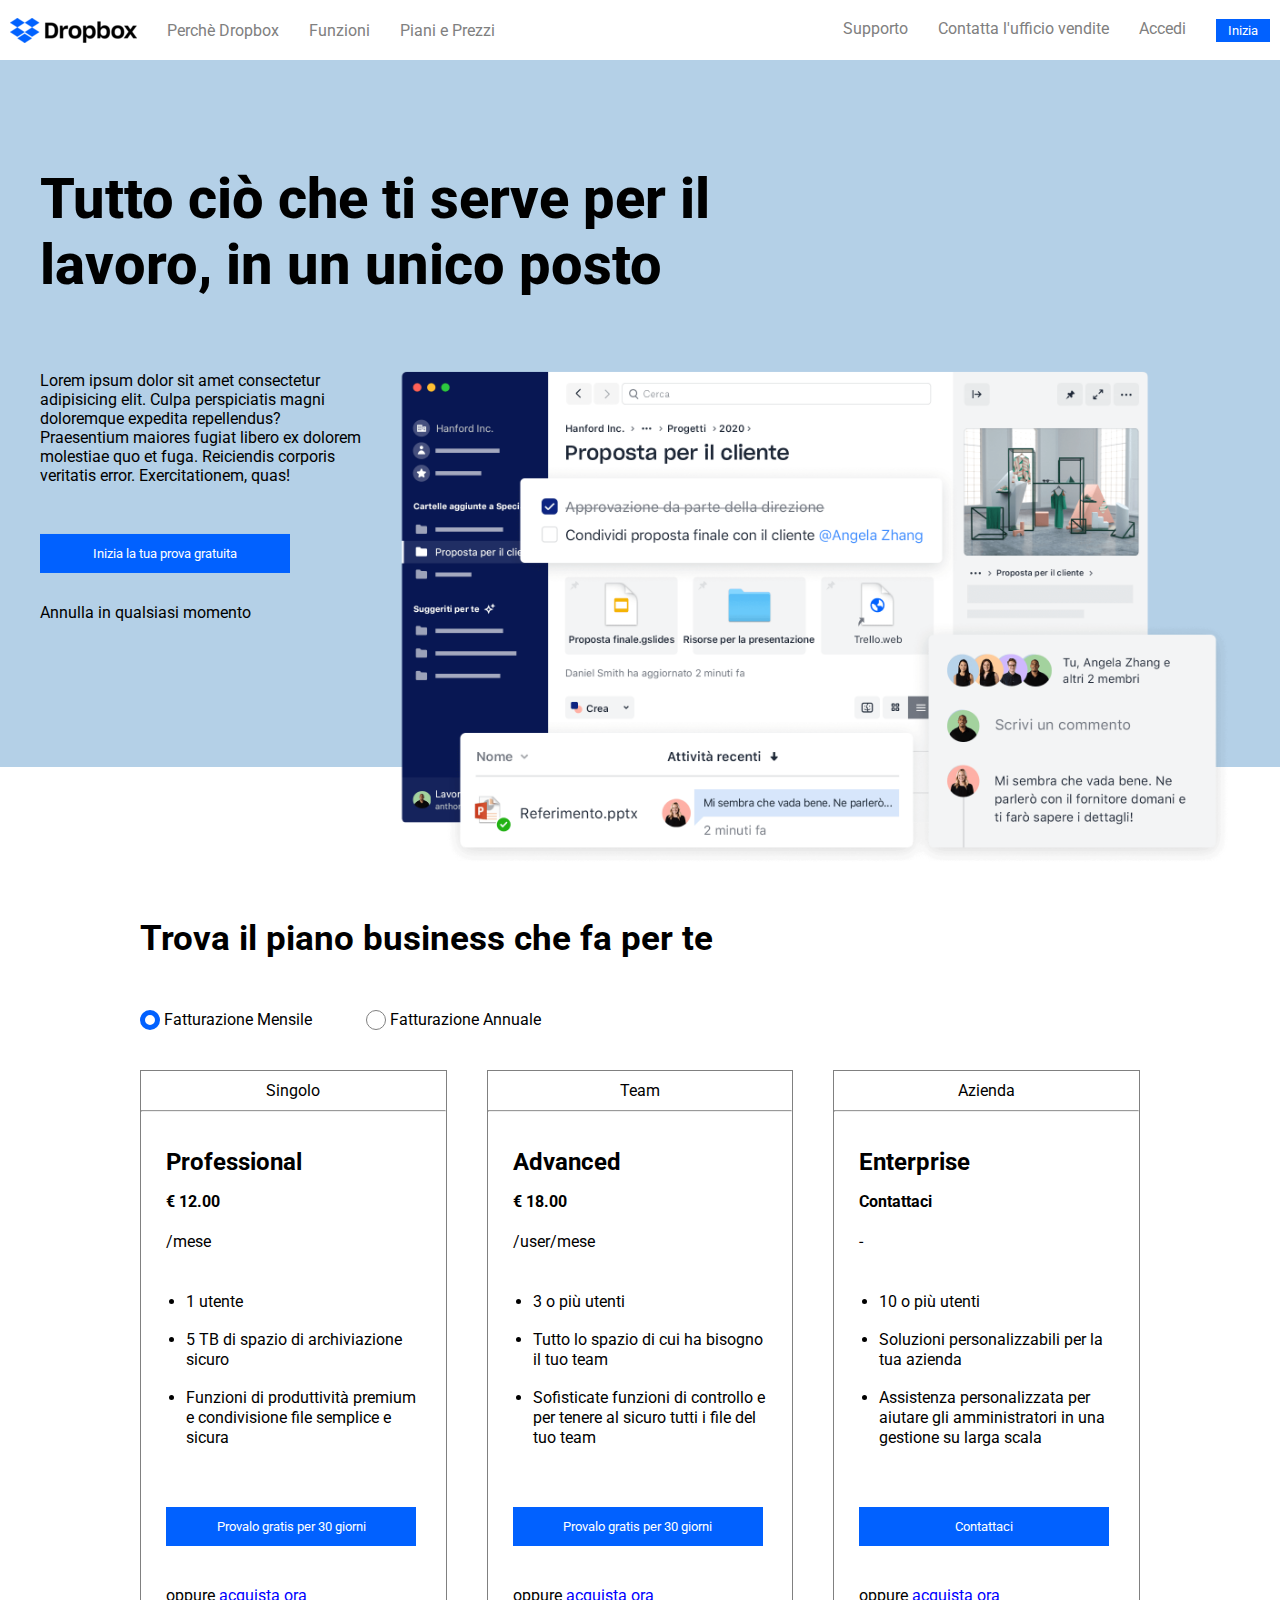
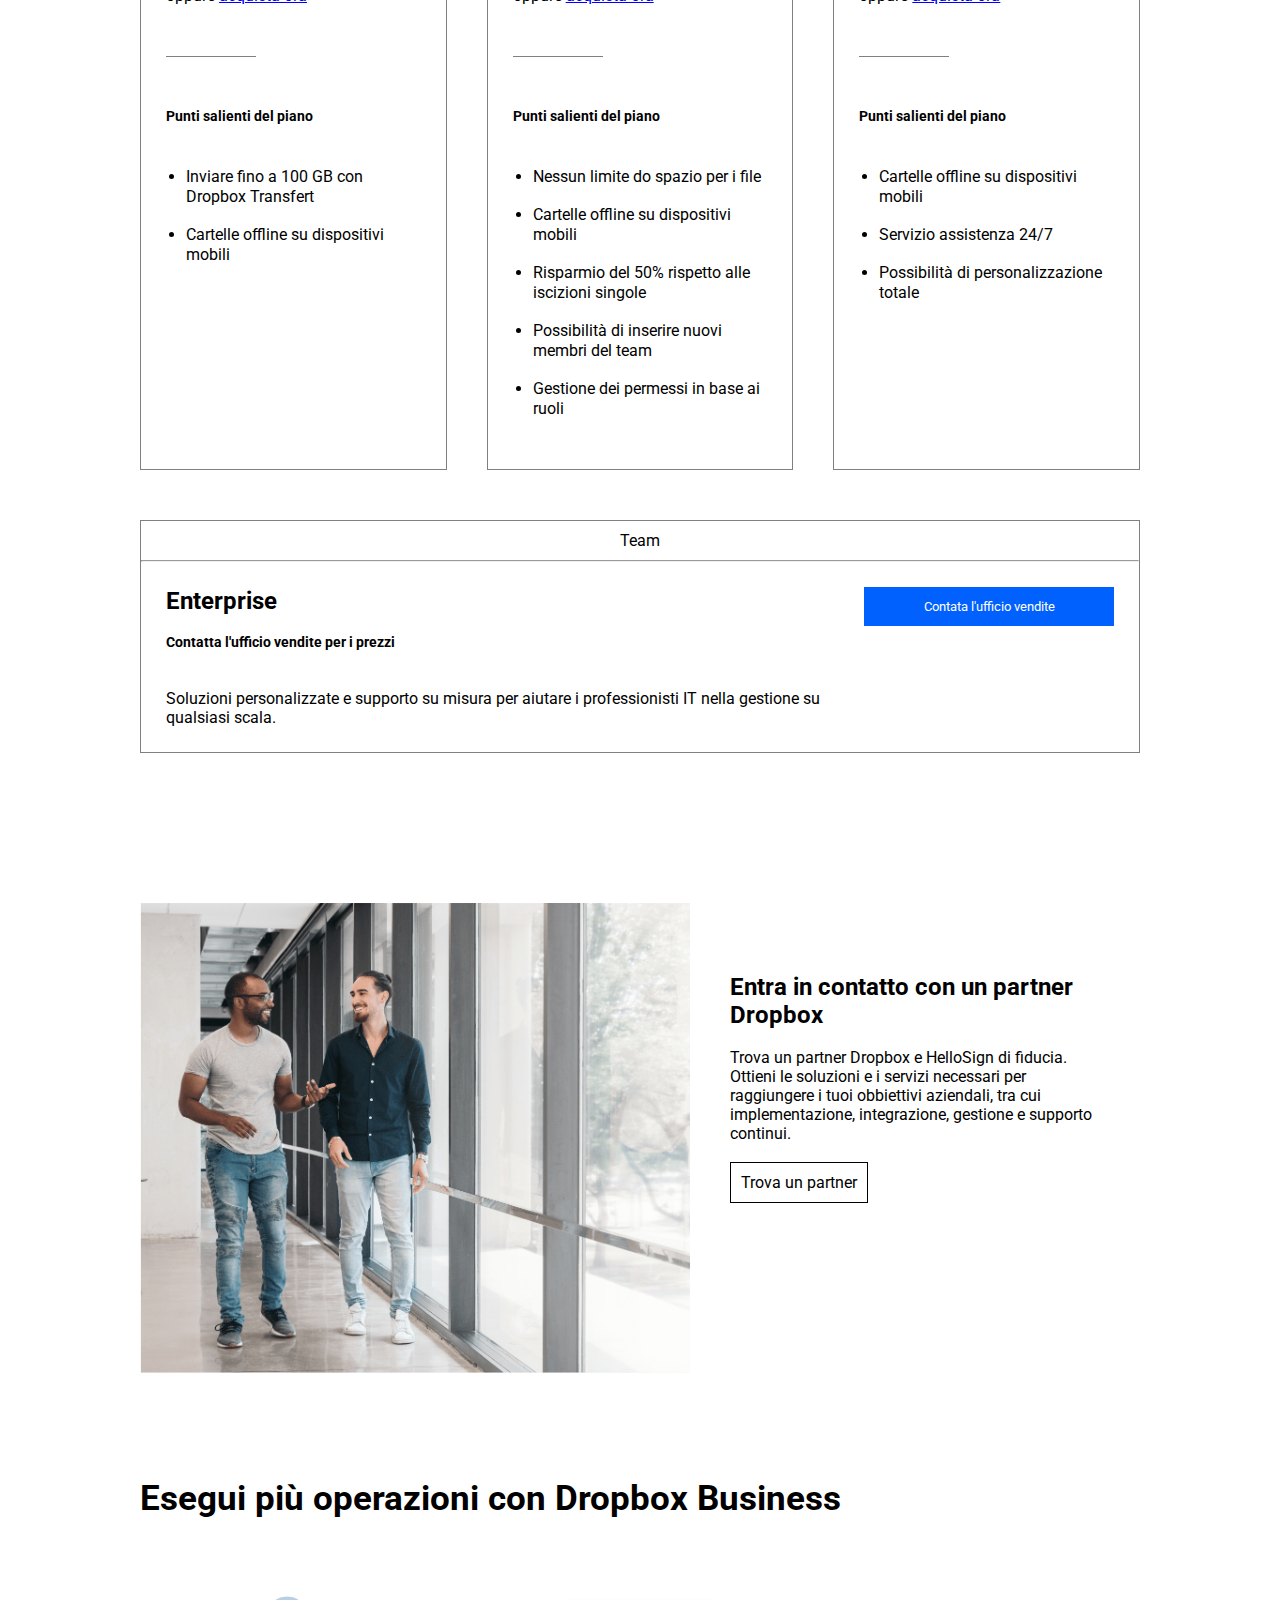
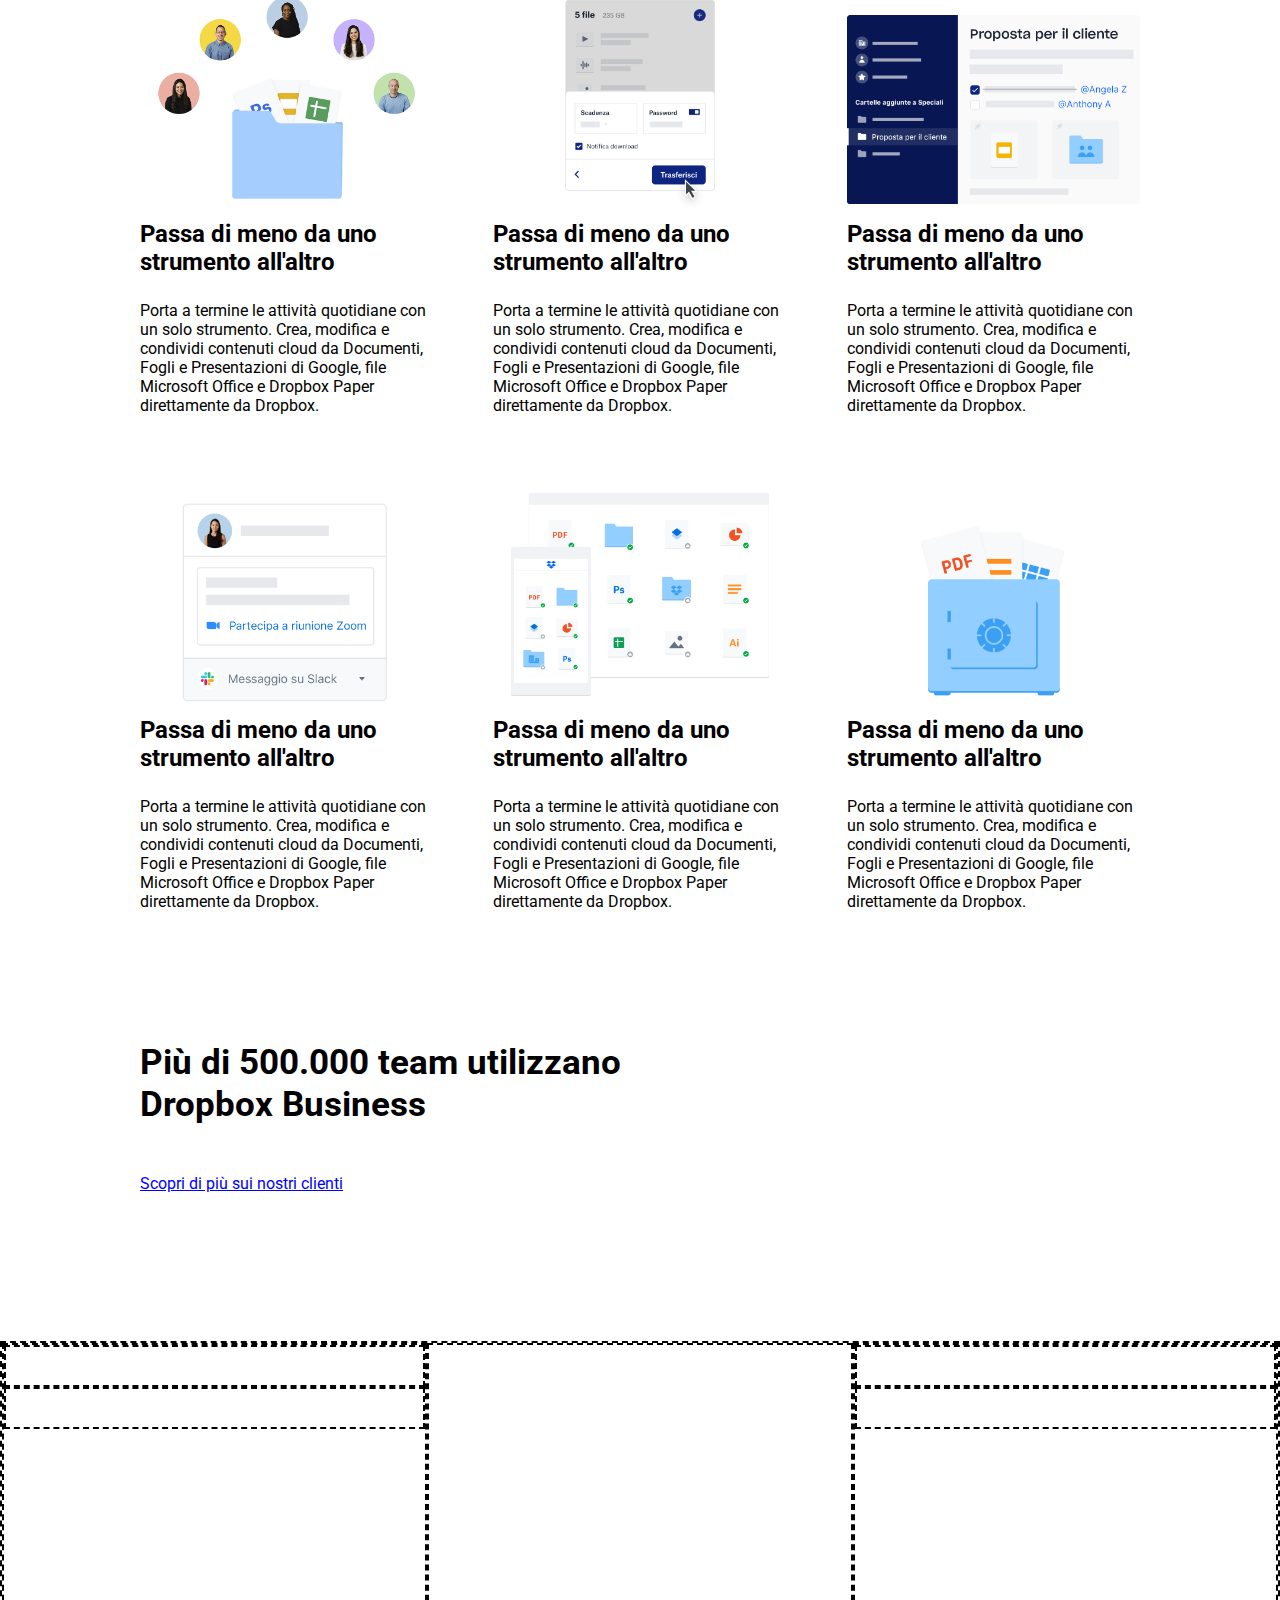
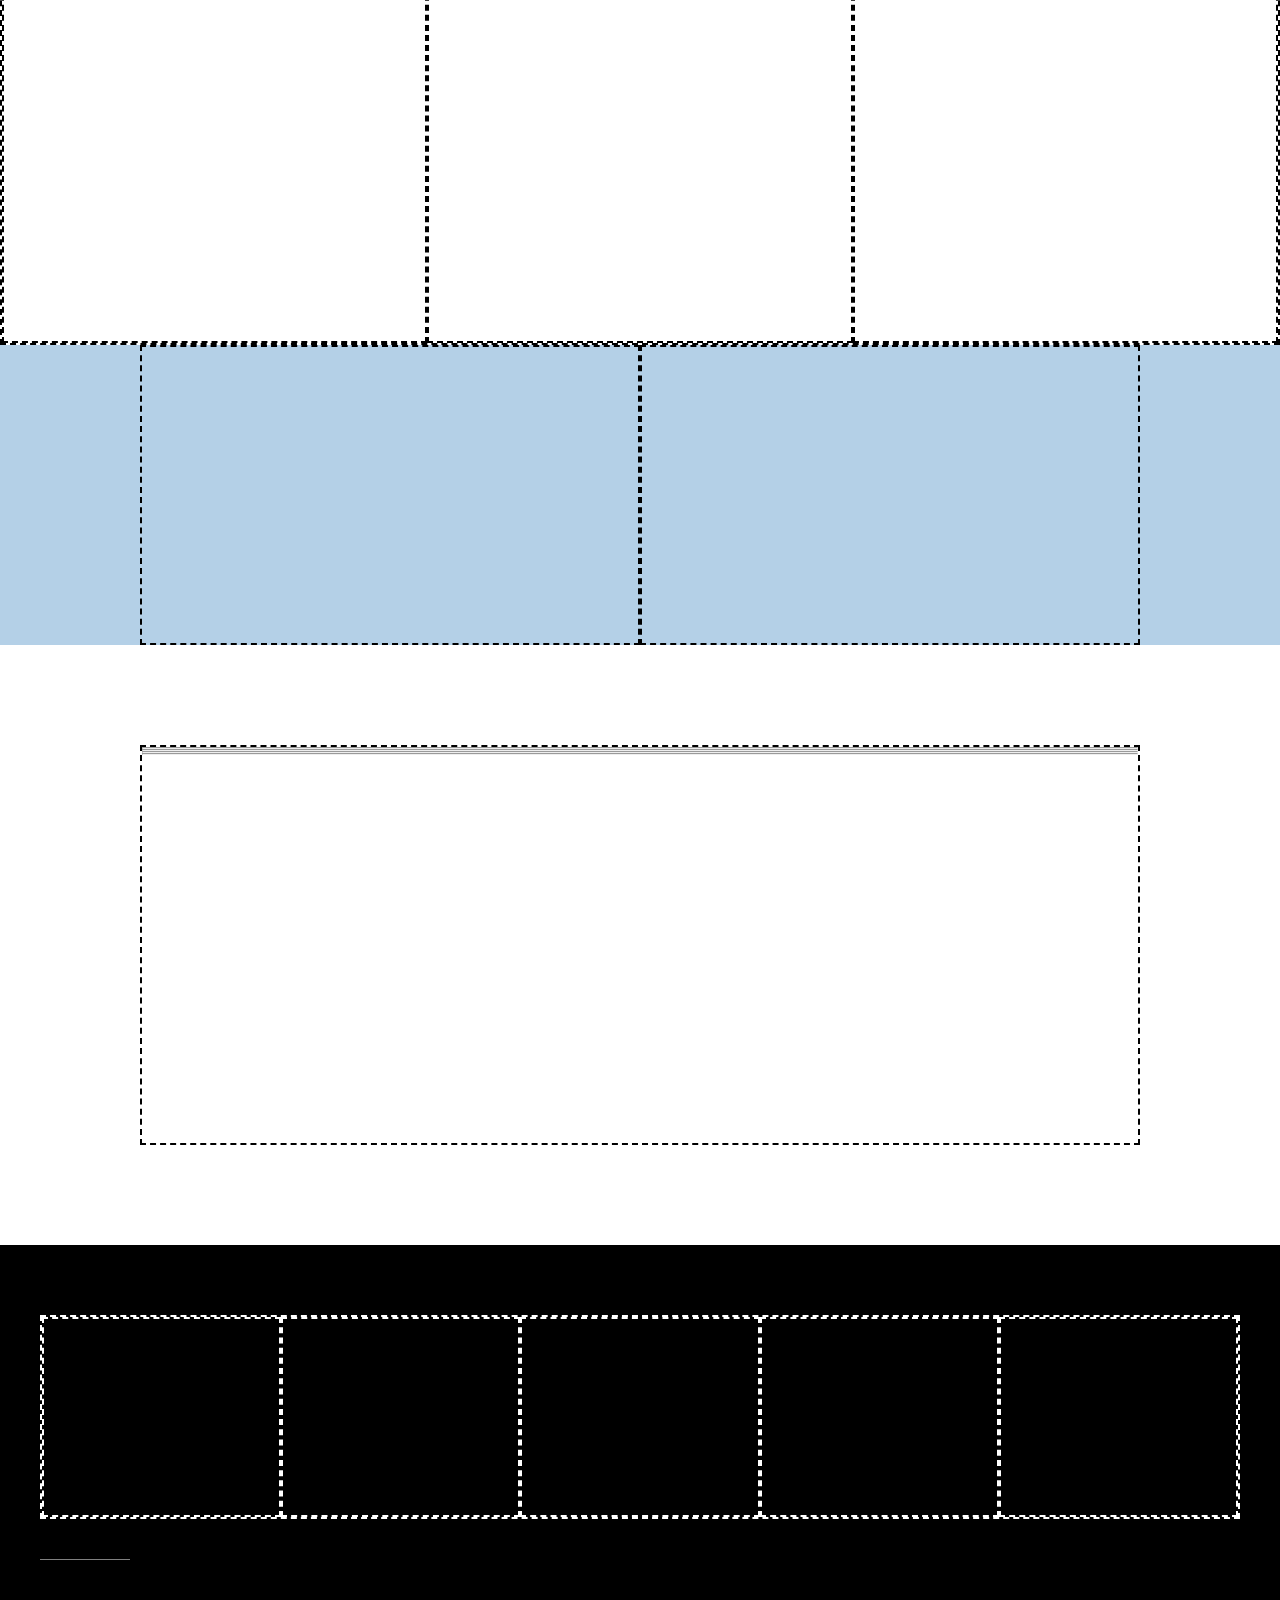
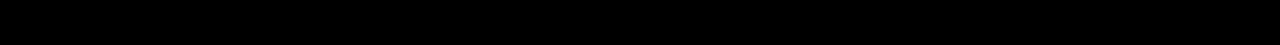
==== index.html @ 89c55f5b "added 3/4 main" ====
<!DOCTYPE html>
<html lang="it">
<head>
    <meta charset="UTF-8">
    <meta http-equiv="X-UA-Compatible" content="IE=edge">
    <meta name="viewport" content="width=device-width, initial-scale=1.0">
    <link rel="preconnect" href="https://fonts.googleapis.com">
    <link rel="preconnect" href="https://fonts.gstatic.com" crossorigin>
    <link href="https://fonts.googleapis.com/css2?family=Fredoka:wght@300;400;500;600;700&family=Inter:wght@100;200;300;400;500;600;700;800;900&family=Kanit:ital,wght@0,300;0,400;0,500;0,600;0,800;1,300;1,400;1,500;1,600;1,800&family=Open+Sans:ital,wght@0,300;0,400;0,500;0,600;0,700;0,800;1,300;1,400;1,500;1,600;1,700;1,800&family=Roboto:ital,wght@0,100;0,300;0,400;0,500;0,700;0,900;1,100;1,300;1,400;1,500;1,700;1,900&display=swap" rel="stylesheet">
    <link rel='stylesheet' href='https://cdnjs.cloudflare.com/ajax/libs/font-awesome/6.4.0/css/all.css' integrity='sha512-Z0kTB03S7BU+JFU0nw9mjSBcRnZm2Bvm0tzOX9/OuOuz01XQfOpa0w/N9u6Jf2f1OAdegdIPWZ9nIZZ+keEvBw==' crossorigin='anonymous'/>
    <link rel="stylesheet" href="css/style.css">
    <title>Dropbox</title>
</head>
<body>
    <header>
        <nav class="navbar flex">
            <div class="ul-left flex">
                <img src="assets/img/logo-small.png" alt="dropbox logo">
                <ul>
                    <li>
                        <a href="#">Perchè Dropbox</a>
                    </li>
                    <li>
                        <a href="#">Funzioni</a>
                    </li>
                    <li>
                        <a href="#">Piani e Prezzi</a>
                    </li>
                </ul>
            </div>
            <div class="ul-right flex">
                <ul>
                    <li>
                        <a href="#">Supporto</a>
                    </li>
                    <li>
                        <a href="#">Contatta l'ufficio vendite</a>
                    </li>
                    <li>
                        <a href="#">Accedi</a>
                    </li>
                    <li>
                        <button class="btn btn-small">Inizia</button>
                    </li>
                </ul>
            </div>
        </nav>
    </header>
    <main>
        <section class="hero">
            <div class="container-big">
                <h1>
                    Tutto ciò che ti serve per il <br>
                    lavoro, in un unico posto
                </h1>
                <div class="hero-main flex">
                    <div class="hero-main-text">
                        <p>Lorem ipsum dolor sit amet consectetur adipisicing elit. Culpa perspiciatis magni doloremque expedita repellendus? Praesentium maiores fugiat libero ex dolorem molestiae quo et fuga. Reiciendis corporis veritatis error. Exercitationem, quas!</p>
                        <br>
                        <button class="btn btn-big v-margin-30">Inizia la tua prova gratuita</button>
                        <p>Annulla in qualsiasi momento</p>
                        <i class="fa-solid fa-arrow-down fa-2x cursor"></i>
                    </div>
                    <div class="hero-main-img">
                        <img src="assets/img/jumbo.png" alt="dropbox preview">
                    </div>
                </div>
            </div>
        </section>
        <div class="container-small">
            <section class="plans">
                <div class="plans-header">
                    <h2>Trova il piano business che fa per te</h2>
                    <div class="checkbox">
                        <span class="bill-checked v-align-m"></span> 
                        <span class="v-align-m">Fatturazione Mensile</span>
                        <span class="bill v-align-m margin-left-50"></span>
                        <span class="v-align-m">Fatturazione Annuale</span>
                    </div>
                </div>
                <div class="plans-main flex">
                    <div class="plans-col">
                        <div class="plans-col-header">
                            <i class="fa-solid fa-user"></i> Singolo
                        </div>
                        <hr>
                        <div class="plans-col-main">
                            <h3 class="margin-top-30">Professional</h3>
                            <strong class="plans-col-price">€ 12.00</strong>
                            <p class="margin-bot-30">/mese</p>
                            <ul class="fa-ul phrase">
                                <li>
                                    <span class="fa-li">
                                        <i class="fa-solid fa-user"></i>
                                    </span>
                                    1 utente
                                </li>
                                <li>
                                    <span class="fa-li">
                                        <i class="fa-solid fa-folder"></i>
                                    </span>
                                    5 TB di spazio di archiviazione sicuro
                                </li>
                                <li>
                                    <span class="fa-li">
                                        <i class="fa-solid fa-share-nodes"></i>
                                    </span>
                                    Funzioni di produttività premium e condivisione file semplice e sicura
                                </li>
                            </ul>
                            <br>
                            <button class="btn btn-big margin-bot-30">Provalo gratis per 30 giorni</button>
                            <p>oppure <a class="classic-link" href="#">acquista ora</a></p>
                            <div class="line"></div>
                            <h5 class="margin-bot-30">Punti salienti del piano</h5>
                            <ul class="fa-ul phrase checkblue">
                                <li>
                                    <span class="fa-li">
                                        <i class="fa-solid fa-check"></i>
                                    </span>
                                    Inviare fino a 100 GB con Dropbox Transfert
                                </li>
                                <li>
                                    <span class="fa-li">
                                        <i class="fa-solid fa-check"></i>
                                    </span>
                                    Cartelle offline su dispositivi mobili
                                </li>
                            </ul>
                        </div>
                    </div>
                    <div class="plans-col">
                        <div class="plans-col-header">
                            <i class="fa-solid fa-users"></i> Team
                        </div>
                        <hr>
                        <div class="plans-col-main">
                            <h3 class="margin-top-30">Advanced</h3>
                            <strong class="plans-col-price">€ 18.00</strong>
                            <p class="margin-bot-30">/user/mese</p>
                            <ul class="fa-ul phrase">
                                <li>
                                    <span class="fa-li">
                                        <i class="fa-solid fa-users"></i>
                                    </span>
                                    3 o più utenti
                                </li>
                                <li>
                                    <span class="fa-li">
                                        <i class="fa-solid fa-folder"></i>
                                    </span>
                                    Tutto lo spazio di cui ha bisogno il tuo team
                                </li>
                                <li>
                                    <span class="fa-li">
                                        <i class="fa-solid fa-share-nodes"></i>
                                    </span>
                                    Sofisticate funzioni di controllo e per tenere al sicuro tutti i file del tuo team
                                </li>
                            </ul>
                            <br>
                            <button class="btn btn-big margin-bot-30">Provalo gratis per 30 giorni</button>
                            <p>oppure <a class="classic-link" href="#">acquista ora</a></p>
                            <div class="line"></div>
                            <h5 class="margin-bot-30">Punti salienti del piano</h5>
                            <ul class="fa-ul phrase checkblue">
                                <li>
                                    <span class="fa-li">
                                        <i class="fa-solid fa-check"></i>
                                    </span>
                                    Nessun limite do spazio per i file
                                </li>
                                <li>
                                    <span class="fa-li">
                                        <i class="fa-solid fa-check"></i>
                                    </span>
                                    Cartelle offline su dispositivi mobili
                                </li>
                                <li>
                                    <span class="fa-li">
                                        <i class="fa-solid fa-check"></i>
                                    </span>
                                    Risparmio del 50% rispetto alle iscizioni singole
                                </li>
                                <li>
                                    <span class="fa-li">
                                        <i class="fa-solid fa-check"></i>
                                    </span>
                                    Possibilità di inserire nuovi membri del team
                                </li>
                                <li>
                                    <span class="fa-li">
                                        <i class="fa-solid fa-check"></i>
                                    </span>
                                    Gestione dei permessi in base ai ruoli
                                </li>
                            </ul>
                        </div>
                    </div>
                    <div class="plans-col">
                        <div class="plans-col-header">
                            <i class="fa-solid fa-building"></i> Azienda
                        </div>
                        <hr>
                        <div class="plans-col-main">
                            <h3 class="margin-top-30">Enterprise</h3>
                            <strong class="plans-col-price">Contattaci</strong>
                            <p class="margin-bot-30">-</p>
                            <ul class="fa-ul phrase">
                                <li>
                                    <span class="fa-li">
                                        <i class="fa-solid fa-users"></i>
                                    </span>
                                    10 o più utenti
                                </li>
                                <li>
                                    <span class="fa-li">
                                        <i class="fa-solid fa-folder"></i>
                                    </span>
                                    Soluzioni personalizzabili per la tua azienda
                                </li>
                                <li>
                                    <span class="fa-li">
                                        <i class="fa-solid fa-share-nodes"></i>
                                    </span>
                                    Assistenza personalizzata per aiutare gli amministratori in una gestione su larga scala
                                </li>
                            </ul>
                            <br>
                            <button class="btn btn-big margin-bot-30">Contattaci</button>
                            <p>oppure <a class="classic-link" href="#">acquista ora</a></p>
                            <div class="line"></div>
                            <h5 class="margin-bot-30">Punti salienti del piano</h5>
                            <ul class="fa-ul phrase checkblue">
                                <li>
                                    <span class="fa-li">
                                        <i class="fa-solid fa-check"></i>
                                    </span>
                                    Cartelle offline su dispositivi mobili
                                </li>
                                <li>
                                    <span class="fa-li">
                                        <i class="fa-solid fa-check"></i>
                                    </span>
                                    Servizio assistenza 24/7
                                </li>
                                <li>
                                    <span class="fa-li">
                                        <i class="fa-solid fa-check"></i>
                                    </span>
                                    Possibilità di personalizzazione totale
                                </li>
                            </ul>
                        </div>
                    </div>
                </div>
                <div class="plans-footer margin-top-50">
                    <div class="plans-col-header">
                        <i class="fa-solid fa-building"></i> Team
                    </div>
                    <hr>
                    <div class="plans-footer-text flex">
                        <div class= "plans-footer-text-left">
                            <h3>Enterprise</h3>
                            <br>
                            <h5>Contatta l'ufficio vendite per i prezzi</h5>
                            <br>
                            <br>
                            <p>Soluzioni personalizzate e supporto su misura per aiutare i professionisti IT nella gestione su qualsiasi scala.</p>
                        </div>
                        <div class="plans-footer-text-right">
                            <button class="btn btn-big">Contata l'ufficio vendite</button>
                        </div>
                    </div>
                </div>
            </section>
            <section class="info">
                <section class="partner flex">
                    <div class="partner-img"><img src="assets/img/partner.png" alt="partners image"></div>
                    <div class="partner-text">
                        <h3 class="margin-top-30">Entra in contatto con un partner Dropbox</h3>
                        <br>
                        <p>Trova un partner Dropbox e HelloSign di fiducia. Ottieni le soluzioni e i servizi necessari per raggiungere i tuoi obbiettivi aziendali, tra cui implementazione, integrazione, gestione e supporto continui.</p>
                        <br>
                        <button class="btn-medium-white">Trova un partner</button>
                    </div>
                </section>
                <section class="operations">
                    <h2 class="margin-bot-30">Esegui più operazioni con Dropbox Business</h2>
                    <div class="operations-main flex">
                        <div class="oper-col">
                            <img src="assets/img/business-feature-switching-tools.png" alt="swithing-tools">
                            <h3>Passa di meno da uno strumento all'altro</h3>
                            <p>Porta a termine le attività quotidiane con un solo strumento. Crea, modifica e condividi contenuti cloud da Documenti, Fogli e Presentazioni di Google, file Microsoft Office e Dropbox Paper direttamente da Dropbox. </p>
                        </div>
                        <div class="oper-col">
                            <img src="assets/img/business-feature-send-files-it.png" alt="swithing-tools">
                            <h3>Passa di meno da uno strumento all'altro</h3>
                            <p>Porta a termine le attività quotidiane con un solo strumento. Crea, modifica e condividi contenuti cloud da Documenti, Fogli e Presentazioni di Google, file Microsoft Office e Dropbox Paper direttamente da Dropbox. </p>
                        </div>
                        <div class="oper-col">
                            <img src="assets/img/business-feature-coordinate-it.png" alt="swithing-tools">
                            <h3>Passa di meno da uno strumento all'altro</h3>
                            <p>Porta a termine le attività quotidiane con un solo strumento. Crea, modifica e condividi contenuti cloud da Documenti, Fogli e Presentazioni di Google, file Microsoft Office e Dropbox Paper direttamente da Dropbox. </p>
                        </div>
                        <div class="oper-col">
                            <img src="assets/img/business-feature-integrations-it.png" alt="swithing-tools">
                            <h3>Passa di meno da uno strumento all'altro</h3>
                            <p>Porta a termine le attività quotidiane con un solo strumento. Crea, modifica e condividi contenuti cloud da Documenti, Fogli e Presentazioni di Google, file Microsoft Office e Dropbox Paper direttamente da Dropbox. </p>
                        </div>
                        <div class="oper-col">
                            <img src="assets/img/business-feature-multi-device.png" alt="swithing-tools">
                            <h3>Passa di meno da uno strumento all'altro</h3>
                            <p>Porta a termine le attività quotidiane con un solo strumento. Crea, modifica e condividi contenuti cloud da Documenti, Fogli e Presentazioni di Google, file Microsoft Office e Dropbox Paper direttamente da Dropbox. </p>
                        </div>
                        <div class="oper-col">
                            <img src="assets/img/business-feature-security.png" alt="swithing-tools">
                            <h3>Passa di meno da uno strumento all'altro</h3>
                            <p>Porta a termine le attività quotidiane con un solo strumento. Crea, modifica e condividi contenuti cloud da Documenti, Fogli e Presentazioni di Google, file Microsoft Office e Dropbox Paper direttamente da Dropbox. </p>
                        </div>
                    </div>
                </section>
                <section class="info-footer">
                    <h2 class="margin-bot-30">
                        Più di 500.000 team utilizzano <br>
                        Dropbox Business
                    </h2>
                    <br>
                    <a class="classic-link margin-top-50" href="#">Scopri di più sui nostri clienti</a>
                </section>
            </section>
        </div>
        <section class="media flex debug">
            <div class="media-col debug">
                <div class="media-box debug">
                    <div class="media-box-row">
                        <img src="" alt="">
                    </div>
                    <div class="media-box-row">
                        <img src="" alt="">
                    </div>
                </div>
                <div class="media-box debug">
                    <div class="media-box-row">
                        <img src="" alt="">
                    </div>
                    <div class="media-box-row">
                        <img src="" alt="">
                    </div>
                </div>
            </div>
            <div class="media-col debug">
                
            </div>
            <div class="media-col debug">
                <div class="media-box debug">
                    <div class="media-box-row">
                        <img src="" alt="">
                        <img src="" alt="">
                    </div>
                    <div class="media-box-row">
                        <img src="" alt="">
                        <img src="" alt="">
                    </div>
                </div>
                <div class="media-box debug">
                    <div class="media-box-row">
                        <img src="" alt="">
                        <img src="" alt="">
                    </div>
                    <div class="media-box-row">
                        <img src="" alt="">
                        <img src="" alt="">
                    </div>
                </div>
            </div>
        </section>
        <section class="apply">
            <div class="container-small">
                <div class="apply-container flex">
                    <div class="apply-col debug">

                    </div>
                    <div class="apply-col debug">
    
                    </div>
                </div>
            </div>
        </section>
        <div class="container-small">
            <section class="FAQ debug">
                <h2></h2>
                <hr>
                <p></p>
                <hr>
                <p></p>
                <hr>
                <p></p>
                <hr>
            </section>
        </div>
    </main>
    <footer>
        <div class="container-big">
            <div class="footer-row flex debug-w">
                <div class="footer-col debug-w">
                    <h3></h3>
                    <ul>
                        <li>
                            <a href="#"></a>
                        </li>
                        <li>
                            <a href="#"></a>
                        </li>
                        <li>
                            <a href="#"></a>
                        </li>
                        <li>
                            <a href="#"></a>
                        </li>
                        <li>
                            <a href="#"></a>
                        </li>
                    </ul>
                </div>
                <div class="footer-col debug-w">
                    <h3></h3>
                    <ul>
                        <li>
                            <a href="#"></a>
                        </li>
                        <li>
                            <a href="#"></a>
                        </li>
                        <li>
                            <a href="#"></a>
                        </li>
                        <li>
                            <a href="#"></a>
                        </li>
                        <li>
                            <a href="#"></a>
                        </li>
                    </ul>
                </div>
                <div class="footer-col debug-w">
                    <h3></h3>
                    <ul>
                        <li>
                            <a href="#"></a>
                        </li>
                        <li>
                            <a href="#"></a>
                        </li>
                        <li>
                            <a href="#"></a>
                        </li>
                        <li>
                            <a href="#"></a>
                        </li>
                        <li>
                            <a href="#"></a>
                        </li>
                    </ul>
                </div>
                <div class="footer-col debug-w">
                    <h3></h3>
                    <ul>
                        <li>
                            <a href="#"></a>
                        </li>
                        <li>
                            <a href="#"></a>
                        </li>
                        <li>
                            <a href="#"></a>
                        </li>
                        <li>
                            <a href="#"></a>
                        </li>
                        <li>
                            <a href="#"></a>
                        </li>
                    </ul>
                </div>
                <div class="footer-col debug-w">
                    <h3></h3>
                    <ul>
                        <li>
                            <a href="#"></a>
                        </li>
                        <li>
                            <a href="#"></a>
                        </li>
                        <li>
                            <a href="#"></a>
                        </li>
                        <li>
                            <a href="#"></a>
                        </li>
                        <li>
                            <a href="#"></a>
                        </li>
                    </ul>
                </div>
            </div>
            <div class="line"></div>
            <div class="lang">

            </div>
        </div>
    </footer>
</body>
</html>
---- css/style.css ----
*{
    margin: 0;
    padding:  0;
    box-sizing: border-box;
    font-family: 'Fredoka', sans-serif;
    font-family: 'Inter', sans-serif;
    font-family: 'Kanit', sans-serif;
    font-family: 'Open Sans', sans-serif;
    font-family: 'Roboto', sans-serif;
}

:root{
    --bg-lightblue: #b4d0e7;
    --btn-blue: #0161ff;
}

a{
    text-decoration: none;
    color: currentColor;
}

h1{
    font-size: 3.5rem;
    font-weight: 800;
}

h2{
    font-size: 2.2rem;
}

h3{
    font-size: 1.5rem;
}

h5{
    font-size: 0.9rem;
}

hr{
    color: gray;
}

/* header */

header{
    height: 60px;
    padding: 10px 10px;
}

.navbar{
    height: 100%;
    justify-content: space-between;
    align-items: center;
}

.ul-left, .ul-right{
    align-items: center;
}

header ul{
    color: gray;
    column-gap: 30px;
}

.ul-left > ul{
    margin-left: 30px;
}

img{
    max-width: 100%;
}

header ul{
    list-style: none;
    display: flex;
}

/* main */

.hero{
    padding-top: 80px;
    background-color: var(--bg-lightblue);
}

.hero-main, .hero h1{
    transform: translateY(20%);
}

.hero-main-text{
    flex-basis: 60%;
}

.hero-main-text > i{
    position: absolute;
    left: 0;
    bottom: 25%;
}

    /* ? section plans */


.plans{
    margin: 150px 0;
}

.plans-header{
    margin-bottom: 40px;
}

.checkbox{
    margin-top: 50px;
}

.bill, .bill-checked{
    display: inline-block;
    height: 20px;
    width: 20px;
    border: 1px solid gray;
    border-radius: 50%;
}

.bill-checked{
    border: 5px solid var(--btn-blue);
}

.plans-main{
    column-gap: 40px;
}

.plans-col{
    border: 1px solid gray;
    width: calc(100% / 3);
}

.plans-col-header{
    padding: 10px 0px;
    text-align: center;
}

.plans-col-main{
    padding: 0 25px;
    margin-bottom: 50px;
    line-height: 40px;
}

.phrase{
    line-height: 20px;
    margin-bottom: 15px;
}

.plans ul{
    padding-left: 20px;
    margin-left: 0;
}

.plans ul li{
    margin-bottom: 18px;
}

.checkblue i{
    color: var(--btn-blue);
}

.plans-footer{
    border: 1px solid gray;
}

.plans-footer-text{
    padding: 25px;
}


    /* ? section info */

.info{
    margin-bottom: 100px;
}

        /* ! section partner */

.partner-img{
    width: 55%;
}

.partner-text{
    width: 45%;
    padding: 40px;
}

        /* ! section operations */

.operations{
    margin: 100px 0;
}

.operations-main{
    flex-wrap: wrap;
    margin: 0 -30px;
}

.oper-col{
    padding: 30px;
    width: calc(100% / 3);
}

.oper-col > h3{
    margin-bottom: 25px;
}

        /* ! section info-footer */

.info-footer{
    height: 200px;
}

    /* ? section media */

.media-col{
    width: calc(100% / 3);
    height: 600px;
}

.media-box-row{
    height: 50%;
}

        /* ! section apply */

.apply{
    height: 300px;
    background-color: var(--bg-lightblue);
}

.apply-container{
    height: 300px;
}

.apply-col{
    width: 50%;
}

        /* ! section FAQ */

.FAQ{
    margin: 100px 0;
    height: 400px;
}

/* footer */

footer{
    background-color: #000;
    height: 400px;
    padding: 70px 0;
}

.footer-col{
    height: 200px;
    width: calc(100% / 5);
}

/* utils */

.debug{
    border: 2px dashed black;
}

.debug-w{
    border: 2px dashed white;
}

.container-big{
    max-width: 1200px;
    margin: 0 auto;
}

.container-small{
    max-width: 1000px;
    margin: 0 auto;
}

.flex{
    display: flex;
}


.line{
    background-color: gray;
    height: 1px;
    margin: 40px 0;
    width: 90px;
}

.btn{
    background-color: var(--btn-blue);
    border-color: transparent;
    color: white;
    cursor: pointer;
}

.btn-small{
    padding: 2px 10px;
}

.btn-medium-white{
    background-color: white;
    border: 1px solid black;
    color: #000;
    padding: 10px 10px;
    font-size: 1rem;
    cursor: pointer;
}

.btn-big{
    padding: 10px 20px;
    min-width: 250px;
}

.v-margin-30{
    margin: 30px 0;
}

.p-relative{
    position: relative;
}

.cursor{
    cursor: pointer;
}

.v-align-m{
    vertical-align: middle;
}

.margin-left-50{
    margin-left: 50px;
}

.margin-top-50{
    margin-top: 50px;
}

.margin-top-30{
    margin-top: 30px;
}

.margin-bot-30{
    margin-bottom: 30px;
}

.margin-bot-20{
    margin-bottom: 20px;
}

.classic-link{
    color: blue;
    text-decoration: underline;
}
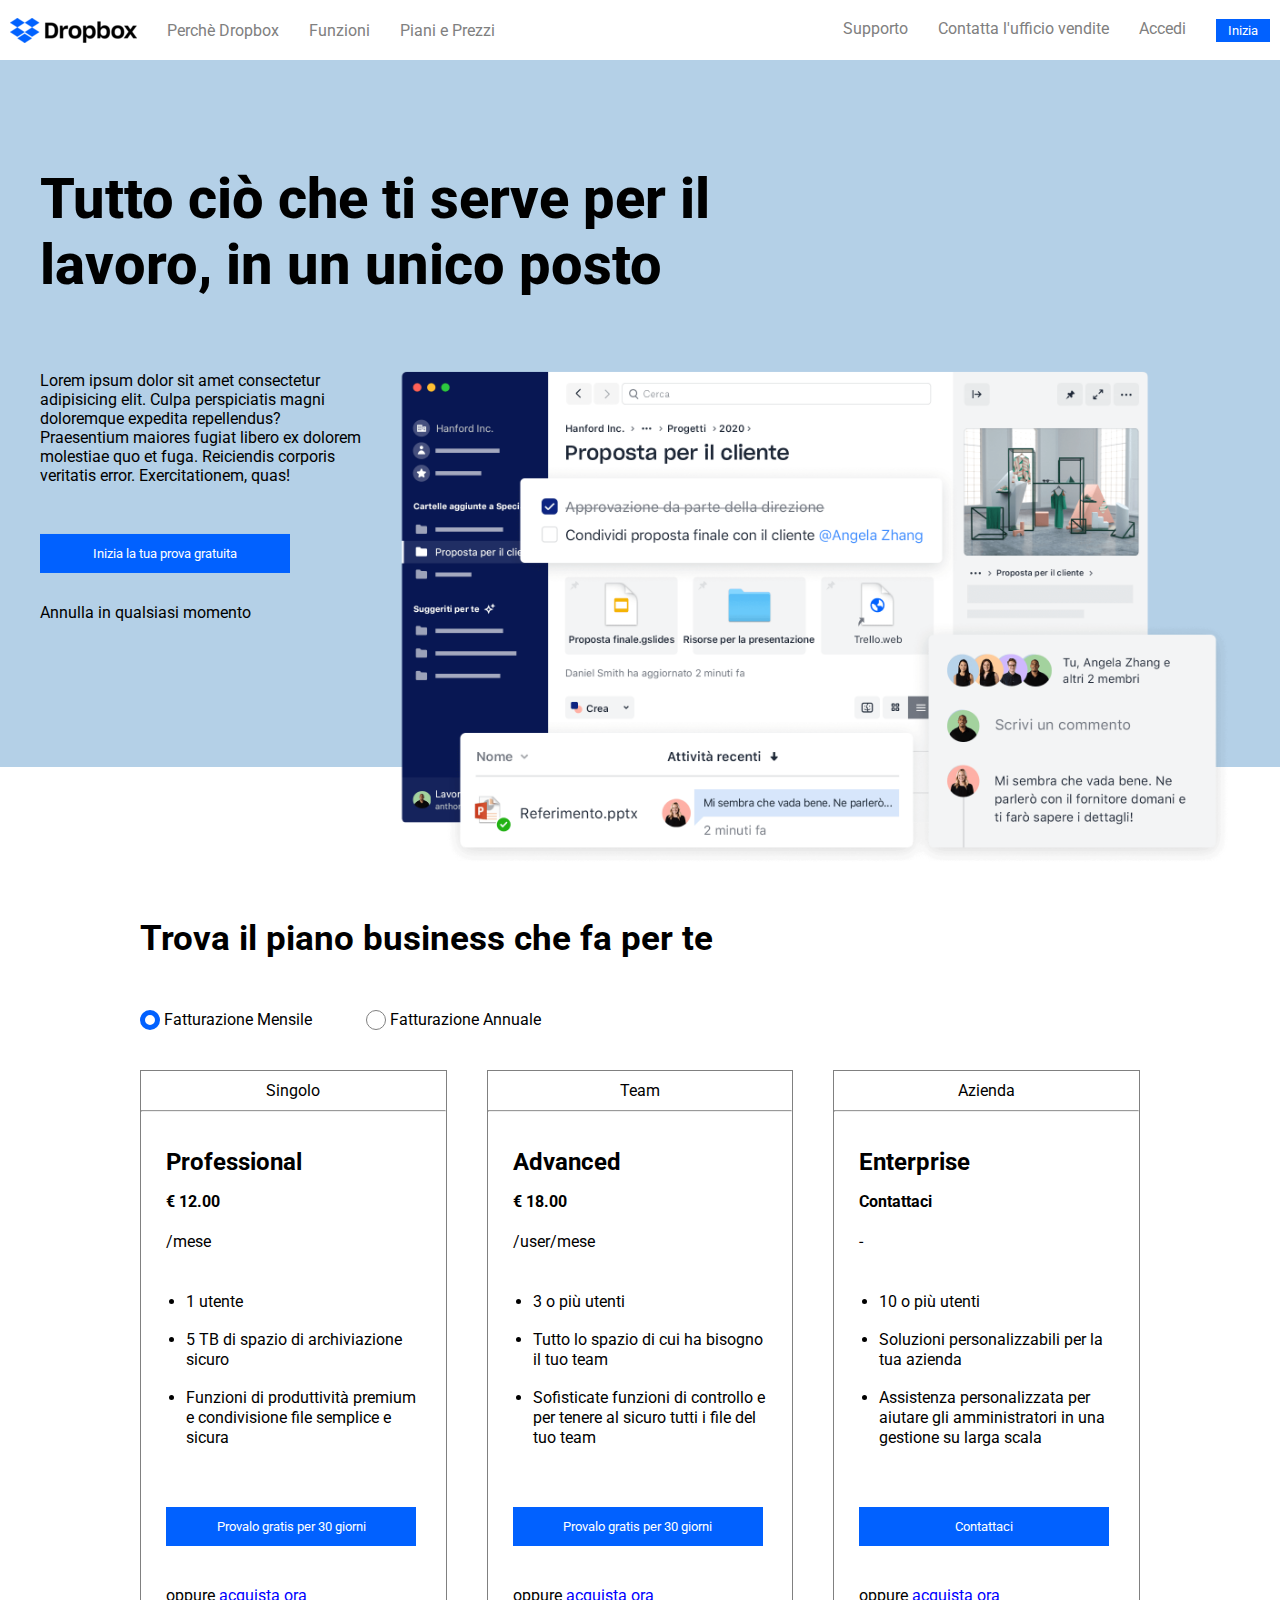
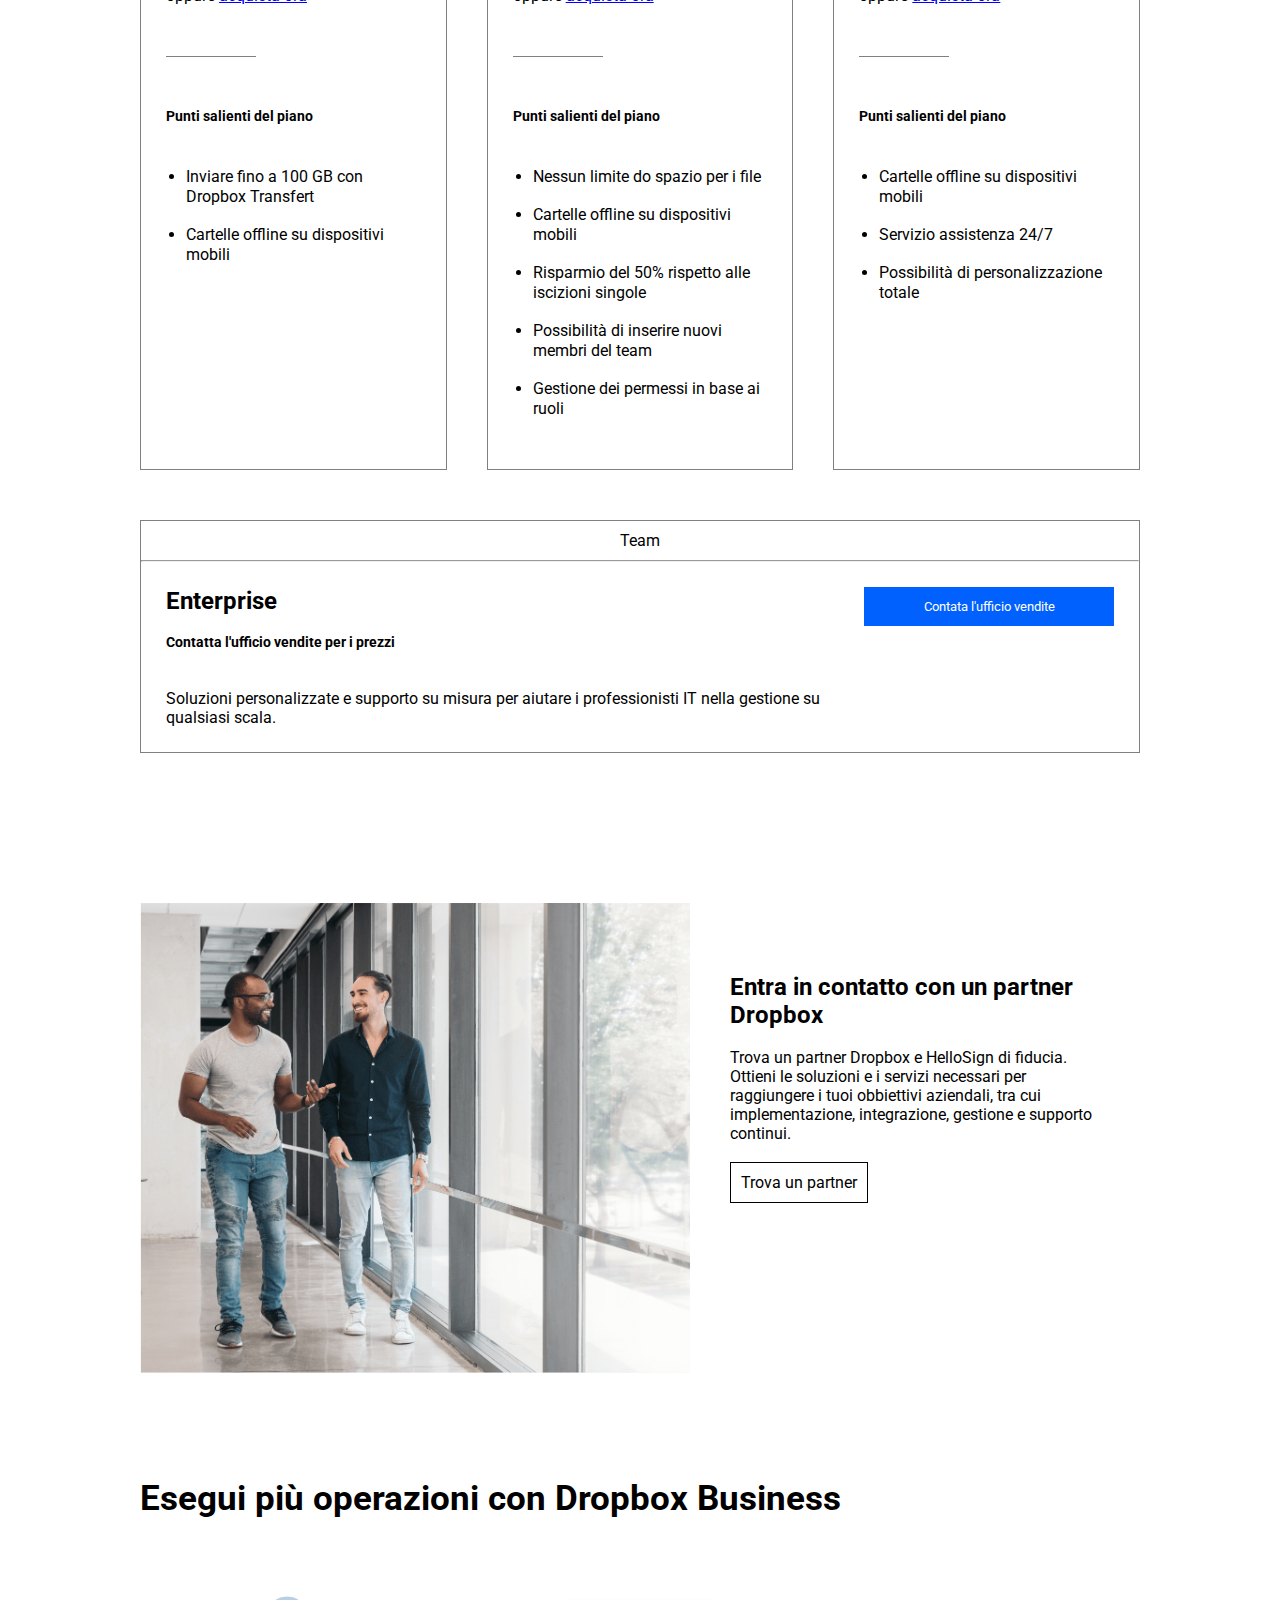
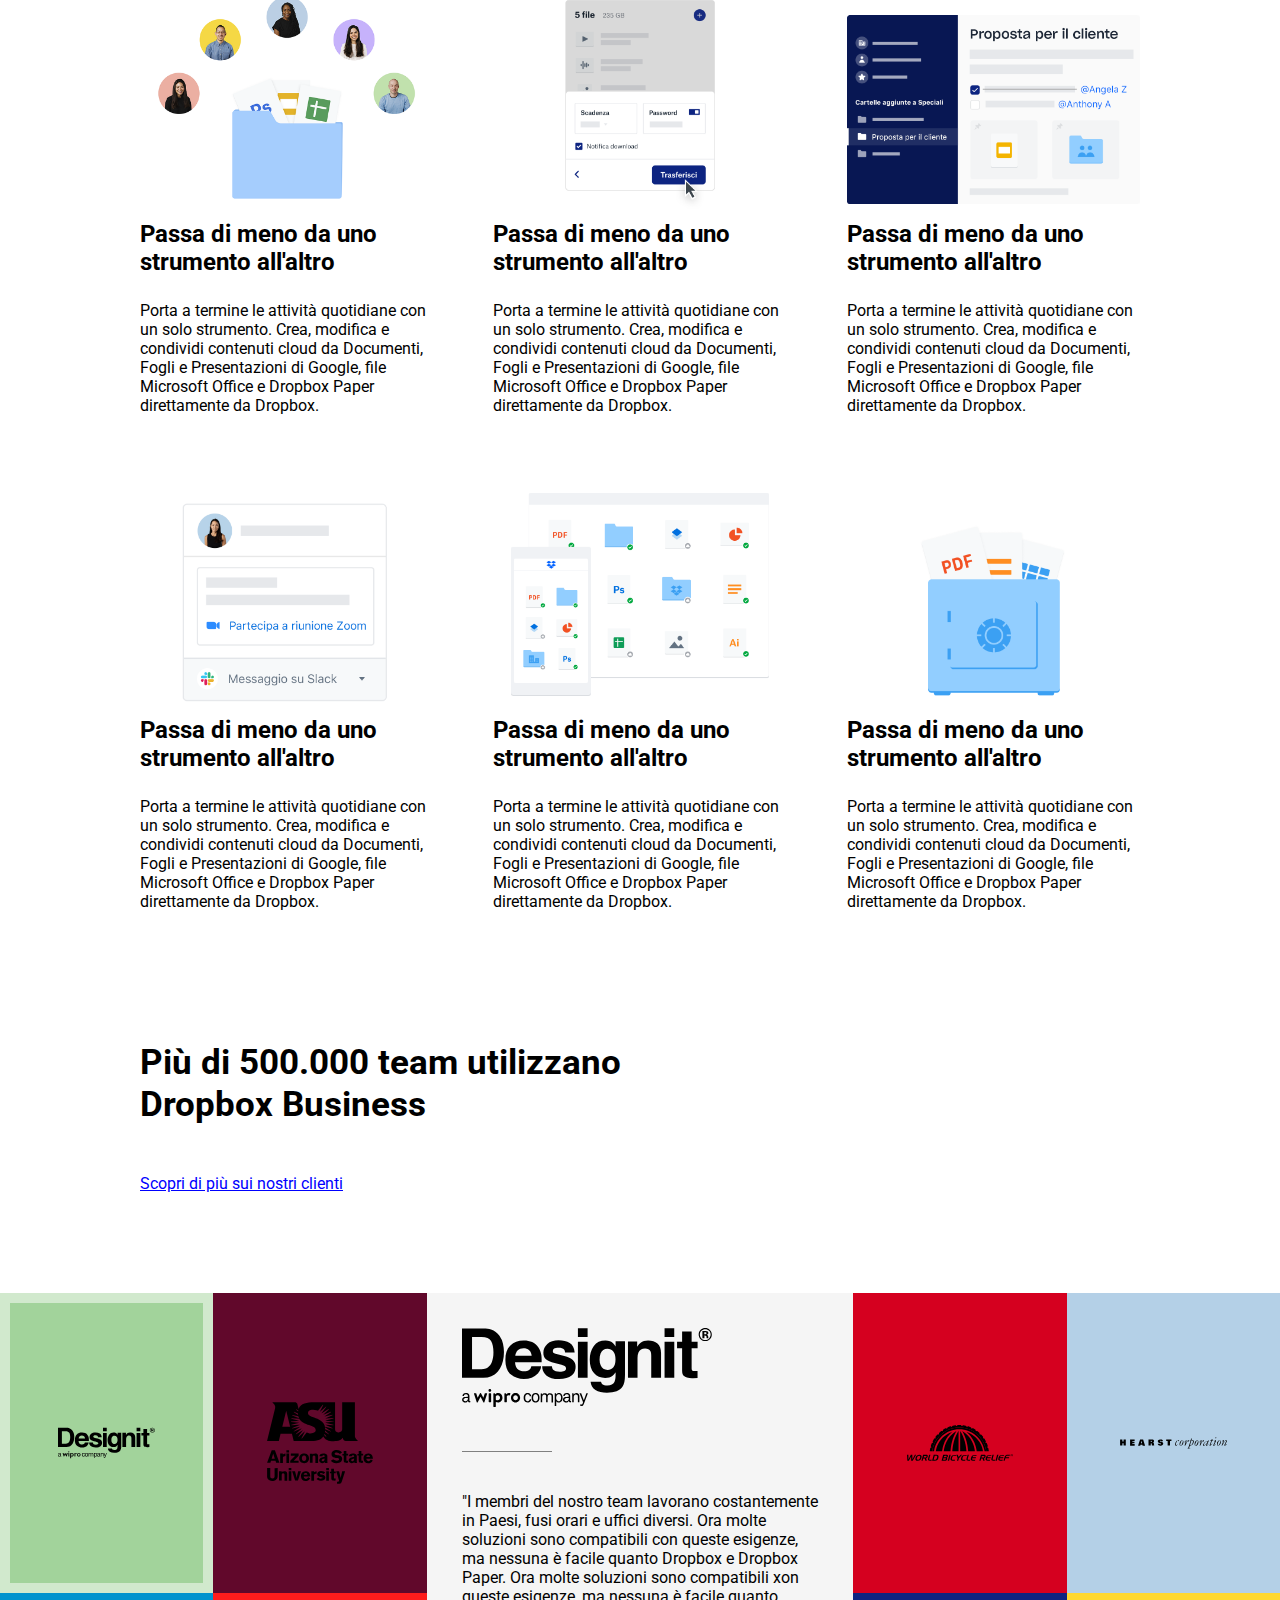
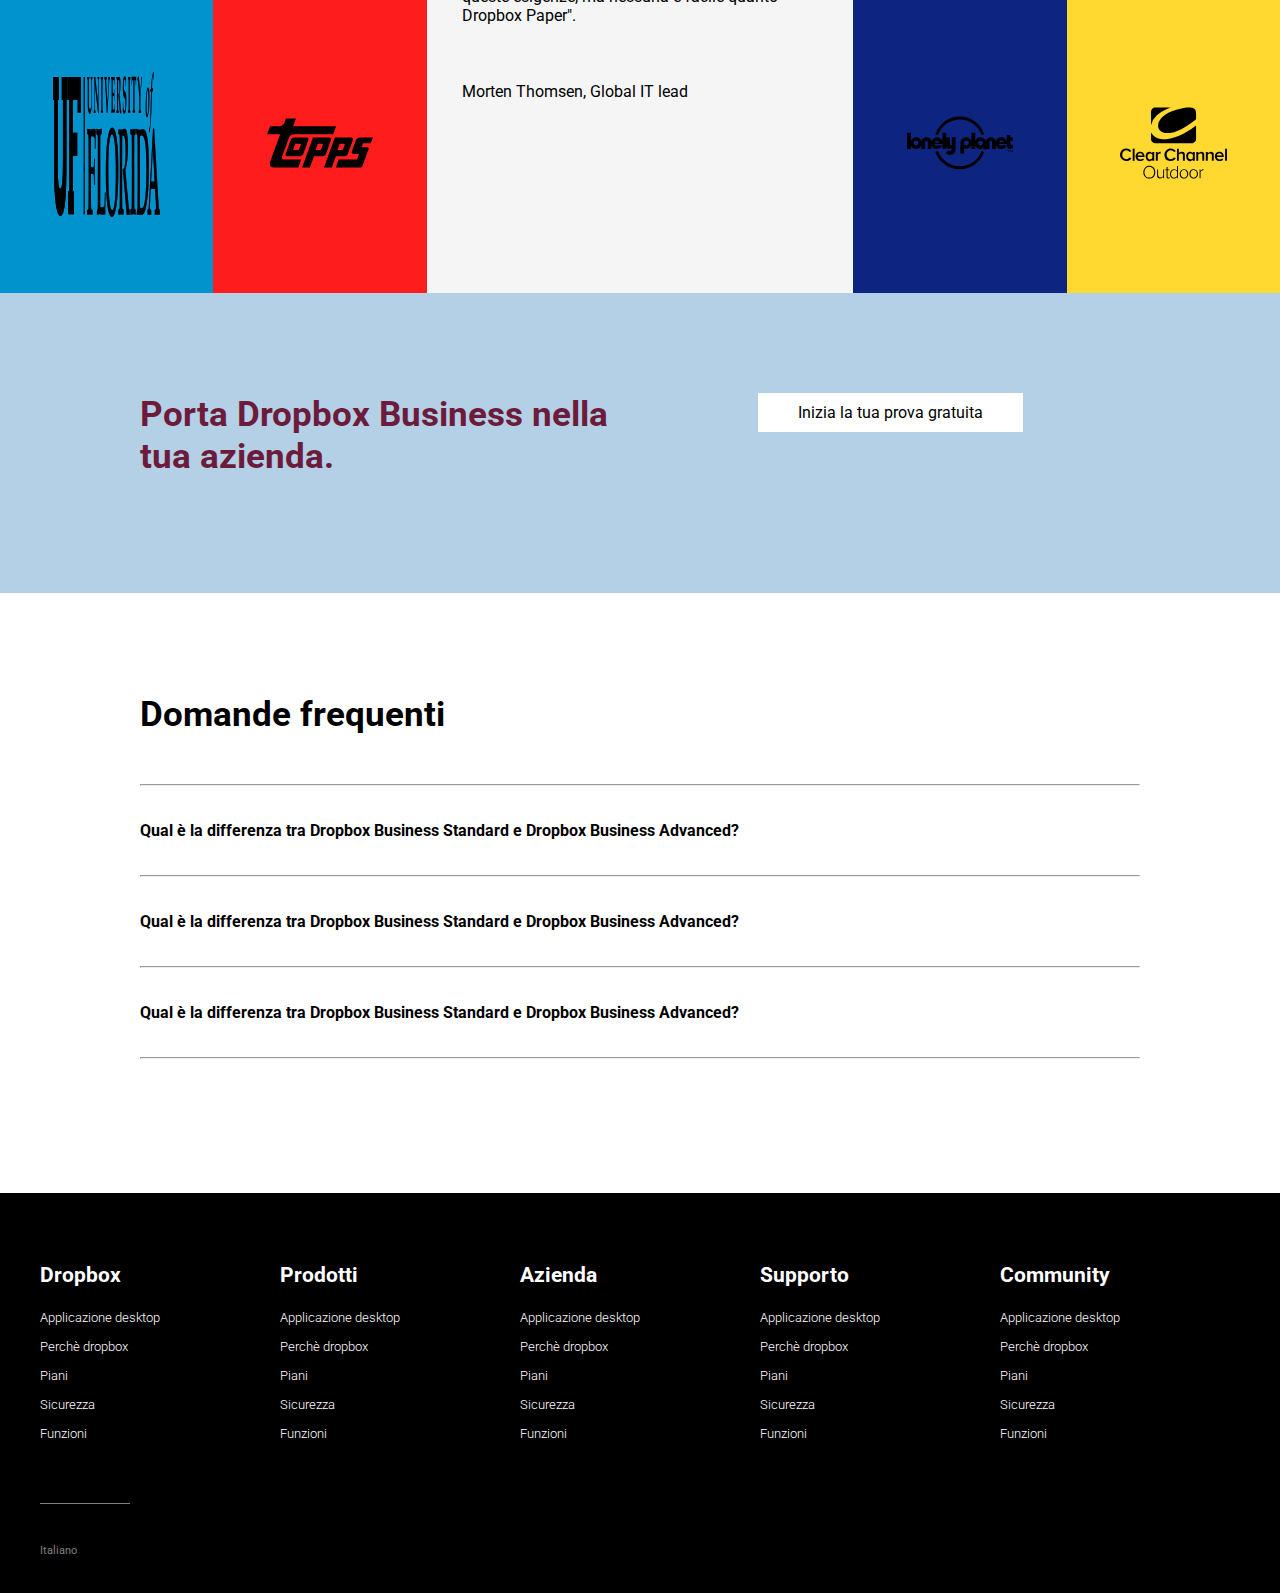
==== commit 377d3630: "finished all" ====
--- a/index.html
+++ b/index.html
@@ -330,47 +330,45 @@
                 </section>
             </section>
         </div>
-        <section class="media flex debug">
-            <div class="media-col debug">
-                <div class="media-box debug">
-                    <div class="media-box-row">
-                        <img src="" alt="">
-                    </div>
-                    <div class="media-box-row">
-                        <img src="" alt="">
-                    </div>
-                </div>
-                <div class="media-box debug">
-                    <div class="media-box-row">
-                        <img src="" alt="">
-                    </div>
-                    <div class="media-box-row">
-                        <img src="" alt="">
-                    </div>
-                </div>
-            </div>
-            <div class="media-col debug">
-                
-            </div>
-            <div class="media-col debug">
-                <div class="media-box debug">
-                    <div class="media-box-row">
-                        <img src="" alt="">
-                        <img src="" alt="">
-                    </div>
-                    <div class="media-box-row">
-                        <img src="" alt="">
-                        <img src="" alt="">
-                    </div>
-                </div>
-                <div class="media-box debug">
-                    <div class="media-box-row">
-                        <img src="" alt="">
-                        <img src="" alt="">
-                    </div>
-                    <div class="media-box-row">
-                        <img src="" alt="">
-                        <img src="" alt="">
+        <section class="media flex">
+            <div class="media-col">
+                <div class="media-box-row flex">
+                    <div class="media-box colors-designit">
+                        <img src="assets/img/designit.svg" alt="designit logo">
+                    </div>
+                    <div class="media-box bg-asu">
+                        <img src="assets/img/arizona_state_university.svg" alt="arizona_state_university logo">
+                    </div>
+                    <div class="media-box bg-uf">
+                        <img src="assets/img/university_of_florida.svg" alt="uf logo">
+                    </div>
+                    <div class="media-box bg-topps">
+                        <img src="assets/img/topps.svg" alt="topps logo">
+                    </div>
+                </div>
+            </div>
+            <div class="media-col bg-lightgray padding-35">
+                <img src="assets/img/designit.svg" alt="designit logo">
+                <div class="line"></div>
+                <p>"I membri del nostro team lavorano costantemente in Paesi, fusi orari e uffici diversi. Ora molte soluzioni sono compatibili con queste esigenze, ma nessuna è facile quanto Dropbox e Dropbox Paper. Ora molte soluzioni sono compatibili xon queste esigenze, ma nessuna è facile quanto Dropbox Paper".</p>
+                <br>
+                <br>
+                <br>
+                <address>Morten Thomsen, Global IT lead</address>
+            </div>
+            <div class="media-col">
+                <div class="media-box-row flex">
+                    <div class="media-box bg-wbr">
+                        <img src="assets/img/world_bicycle_relief.svg" alt="wbr logo">
+                    </div>
+                    <div class="media-box bg-hearst">
+                        <img src="assets/img/hearst_corp.svg" alt="hearst logo">
+                    </div>
+                    <div class="media-box bg-lonely">
+                        <img src="assets/img/lonely_planet.svg" alt="lonely logo">
+                    </div>
+                    <div class="media-box bg-clear">
+                        <img src="assets/img/clear_channel.svg" alt="clear logo">
                     </div>
                 </div>
             </div>
@@ -378,135 +376,145 @@
         <section class="apply">
             <div class="container-small">
                 <div class="apply-container flex">
-                    <div class="apply-col debug">
-
-                    </div>
-                    <div class="apply-col debug">
-    
+                    <div class="apply-col">
+                        <h2 class="color-purpleblue">Porta Dropbox Business nella tua azienda.</h2>
+                    </div>
+                    <div class="apply-col">
+                        <button class="btn-medium-white no-border padding-10-40">Inizia la tua prova gratuita</button>
                     </div>
                 </div>
             </div>
         </section>
         <div class="container-small">
-            <section class="FAQ debug">
-                <h2></h2>
+            <section class="FAQ">
+                <h2 class="margin-bot-30">Domande frequenti</h2>
+                <br>
                 <hr>
-                <p></p>
+                <div class="FAQ-item">
+                    <strong>Qual è la differenza tra Dropbox Business Standard e Dropbox Business Advanced?</strong>
+                    <i class="fa-solid fa-angle-down"></i>
+                </div>
                 <hr>
-                <p></p>
+                <div class="FAQ-item">
+                    <strong>Qual è la differenza tra Dropbox Business Standard e Dropbox Business Advanced?</strong>
+                    <i class="fa-solid fa-angle-down"></i>
+                </div>
                 <hr>
-                <p></p>
+                <div class="FAQ-item">
+                    <strong>Qual è la differenza tra Dropbox Business Standard e Dropbox Business Advanced?</strong>
+                    <i class="fa-solid fa-angle-down"></i>
+                </div>
                 <hr>
             </section>
         </div>
     </main>
     <footer>
         <div class="container-big">
-            <div class="footer-row flex debug-w">
-                <div class="footer-col debug-w">
-                    <h3></h3>
+            <div class="footer-row flex">
+                <div class="footer-col">
+                    <h3>Dropbox</h3>
                     <ul>
                         <li>
-                            <a href="#"></a>
-                        </li>
-                        <li>
-                            <a href="#"></a>
-                        </li>
-                        <li>
-                            <a href="#"></a>
-                        </li>
-                        <li>
-                            <a href="#"></a>
-                        </li>
-                        <li>
-                            <a href="#"></a>
+                            <a href="#">Applicazione desktop</a>
+                        </li>
+                        <li>
+                            <a href="#">Perchè dropbox</a>
+                        </li>
+                        <li>
+                            <a href="#">Piani</a>
+                        </li>
+                        <li>
+                            <a href="#">Sicurezza</a>
+                        </li>
+                        <li>
+                            <a href="#">Funzioni</a>
                         </li>
                     </ul>
                 </div>
-                <div class="footer-col debug-w">
-                    <h3></h3>
+                <div class="footer-col">
+                    <h3>Prodotti</h3>
                     <ul>
                         <li>
-                            <a href="#"></a>
-                        </li>
-                        <li>
-                            <a href="#"></a>
-                        </li>
-                        <li>
-                            <a href="#"></a>
-                        </li>
-                        <li>
-                            <a href="#"></a>
-                        </li>
-                        <li>
-                            <a href="#"></a>
+                            <a href="#">Applicazione desktop</a>
+                        </li>
+                        <li>
+                            <a href="#">Perchè dropbox</a>
+                        </li>
+                        <li>
+                            <a href="#">Piani</a>
+                        </li>
+                        <li>
+                            <a href="#">Sicurezza</a>
+                        </li>
+                        <li>
+                            <a href="#">Funzioni</a>
                         </li>
                     </ul>
                 </div>
-                <div class="footer-col debug-w">
-                    <h3></h3>
+                <div class="footer-col">
+                    <h3>Azienda</h3>
                     <ul>
                         <li>
-                            <a href="#"></a>
-                        </li>
-                        <li>
-                            <a href="#"></a>
-                        </li>
-                        <li>
-                            <a href="#"></a>
-                        </li>
-                        <li>
-                            <a href="#"></a>
-                        </li>
-                        <li>
-                            <a href="#"></a>
+                            <a href="#">Applicazione desktop</a>
+                        </li>
+                        <li>
+                            <a href="#">Perchè dropbox</a>
+                        </li>
+                        <li>
+                            <a href="#">Piani</a>
+                        </li>
+                        <li>
+                            <a href="#">Sicurezza</a>
+                        </li>
+                        <li>
+                            <a href="#">Funzioni</a>
                         </li>
                     </ul>
                 </div>
-                <div class="footer-col debug-w">
-                    <h3></h3>
+                <div class="footer-col">
+                    <h3>Supporto</h3>
                     <ul>
                         <li>
-                            <a href="#"></a>
-                        </li>
-                        <li>
-                            <a href="#"></a>
-                        </li>
-                        <li>
-                            <a href="#"></a>
-                        </li>
-                        <li>
-                            <a href="#"></a>
-                        </li>
-                        <li>
-                            <a href="#"></a>
+                            <a href="#">Applicazione desktop</a>
+                        </li>
+                        <li>
+                            <a href="#">Perchè dropbox</a>
+                        </li>
+                        <li>
+                            <a href="#">Piani</a>
+                        </li>
+                        <li>
+                            <a href="#">Sicurezza</a>
+                        </li>
+                        <li>
+                            <a href="#">Funzioni</a>
                         </li>
                     </ul>
                 </div>
-                <div class="footer-col debug-w">
-                    <h3></h3>
+                <div class="footer-col">
+                    <h3>Community</h3>
                     <ul>
                         <li>
-                            <a href="#"></a>
-                        </li>
-                        <li>
-                            <a href="#"></a>
-                        </li>
-                        <li>
-                            <a href="#"></a>
-                        </li>
-                        <li>
-                            <a href="#"></a>
-                        </li>
-                        <li>
-                            <a href="#"></a>
+                            <a href="#">Applicazione desktop</a>
+                        </li>
+                        <li>
+                            <a href="#">Perchè dropbox</a>
+                        </li>
+                        <li>
+                            <a href="#">Piani</a>
+                        </li>
+                        <li>
+                            <a href="#">Sicurezza</a>
+                        </li>
+                        <li>
+                            <a href="#">Funzioni</a>
                         </li>
                     </ul>
                 </div>
             </div>
             <div class="line"></div>
             <div class="lang">
-
+                <i class="fa-solid fa-earth-americas"></i> Italiano <i class="fa-solid fa-caret-up"></i>
             </div>
         </div>
     </footer>
--- a/css/style.css
+++ b/css/style.css
@@ -12,6 +12,16 @@
 :root{
     --bg-lightblue: #b4d0e7;
     --btn-blue: #0161ff;
+    --bg-designit: #a2d39b;
+    --border-designit: #d1e9cd;
+    --bg-asu: #61082b;
+    --bg-uf: #0093ce;
+    --bg-topps: #ff1c1c;
+    --bg-wbr: #d5001f;
+    --bg-hearst: #b4d0e7;
+    --bg-lonely: #0d2481;
+    --bg-clear: #ffd830;
+
 }
 
 a{
@@ -38,6 +48,10 @@
 
 hr{
     color: gray;
+}
+
+address{
+    font-style: normal;
 }
 
 /* header */
@@ -207,13 +221,7 @@
     margin-bottom: 25px;
 }
 
-        /* ! section info-footer */
-
-.info-footer{
-    height: 200px;
-}
-
-    /* ? section media */
+        /* ! section media */
 
 .media-col{
     width: calc(100% / 3);
@@ -221,7 +229,24 @@
 }
 
 .media-box-row{
+    flex-wrap: wrap;
+}
+
+.media-box{
+    display: flex;
+    justify-content: center;
+    align-items: center;
+    height: 300px;
+    width: 50%;
+}
+
+.media-box > img{
     height: 50%;
+    width: 50%;
+}
+
+.media-col > img{
+    height: 15%;
 }
 
         /* ! section apply */
@@ -233,10 +258,14 @@
 
 .apply-container{
     height: 300px;
+    padding-top: 100px;
 }
 
 .apply-col{
     width: 50%;
+    display: flex;
+    justify-content: center;
+    align-items: flex-start;
 }
 
         /* ! section FAQ */
@@ -246,9 +275,17 @@
     height: 400px;
 }
 
+.FAQ-item{
+    justify-content: space-between;
+    display: flex;
+    padding: 35px 0px;
+    padding-right: 40px;
+}
+
 /* footer */
 
 footer{
+    color: white;
     background-color: #000;
     height: 400px;
     padding: 70px 0;
@@ -257,6 +294,29 @@
 .footer-col{
     height: 200px;
     width: calc(100% / 5);
+}
+
+footer ul{
+    list-style: none;
+}
+
+footer h3{
+    font-size: 1.3rem;
+    margin-bottom: 20px;
+}
+
+footer ul li{
+    margin-bottom: 10px;
+}
+
+footer ul li a{
+    font-size: 0.8rem;
+    font-weight: 300;
+}
+
+.lang{
+    color: gray;
+    font-size: 0.7rem;
 }
 
 /* utils */
@@ -348,8 +408,17 @@
     margin-bottom: 30px;
 }
 
+
 .margin-bot-20{
     margin-bottom: 20px;
+}
+
+.padding-35{
+    padding: 35px;
+}
+
+.padding-10-40{
+    padding: 10px 40px;
 }
 
 .classic-link{
@@ -357,3 +426,50 @@
     text-decoration: underline;
 }
 
+.colors-designit{
+    background-color: var(--bg-designit);
+    border: 10px solid var(--border-designit);
+}
+
+.bg-asu{
+    background-color: var(--bg-asu);
+}
+
+.bg-uf{
+    background-color: var(--bg-uf);
+}
+
+.bg-topps{
+    background-color: var(--bg-topps);
+}
+
+.bg-wbr{
+    background-color: var(--bg-wbr);
+}
+
+.bg-hearst{
+    background-color: var(--bg-hearst);
+}
+
+.bg-lonely{
+    background-color: var(--bg-lonely);
+}
+
+.bg-clear{
+    background-color: var(--bg-clear);
+}
+
+.bg-lightgray{
+    background-color: #f5f5f5;
+}
+
+.color-purpleblue{
+    color: #6c1c3a;
+}
+
+.no-border{
+    border: none;
+}
+
+
+
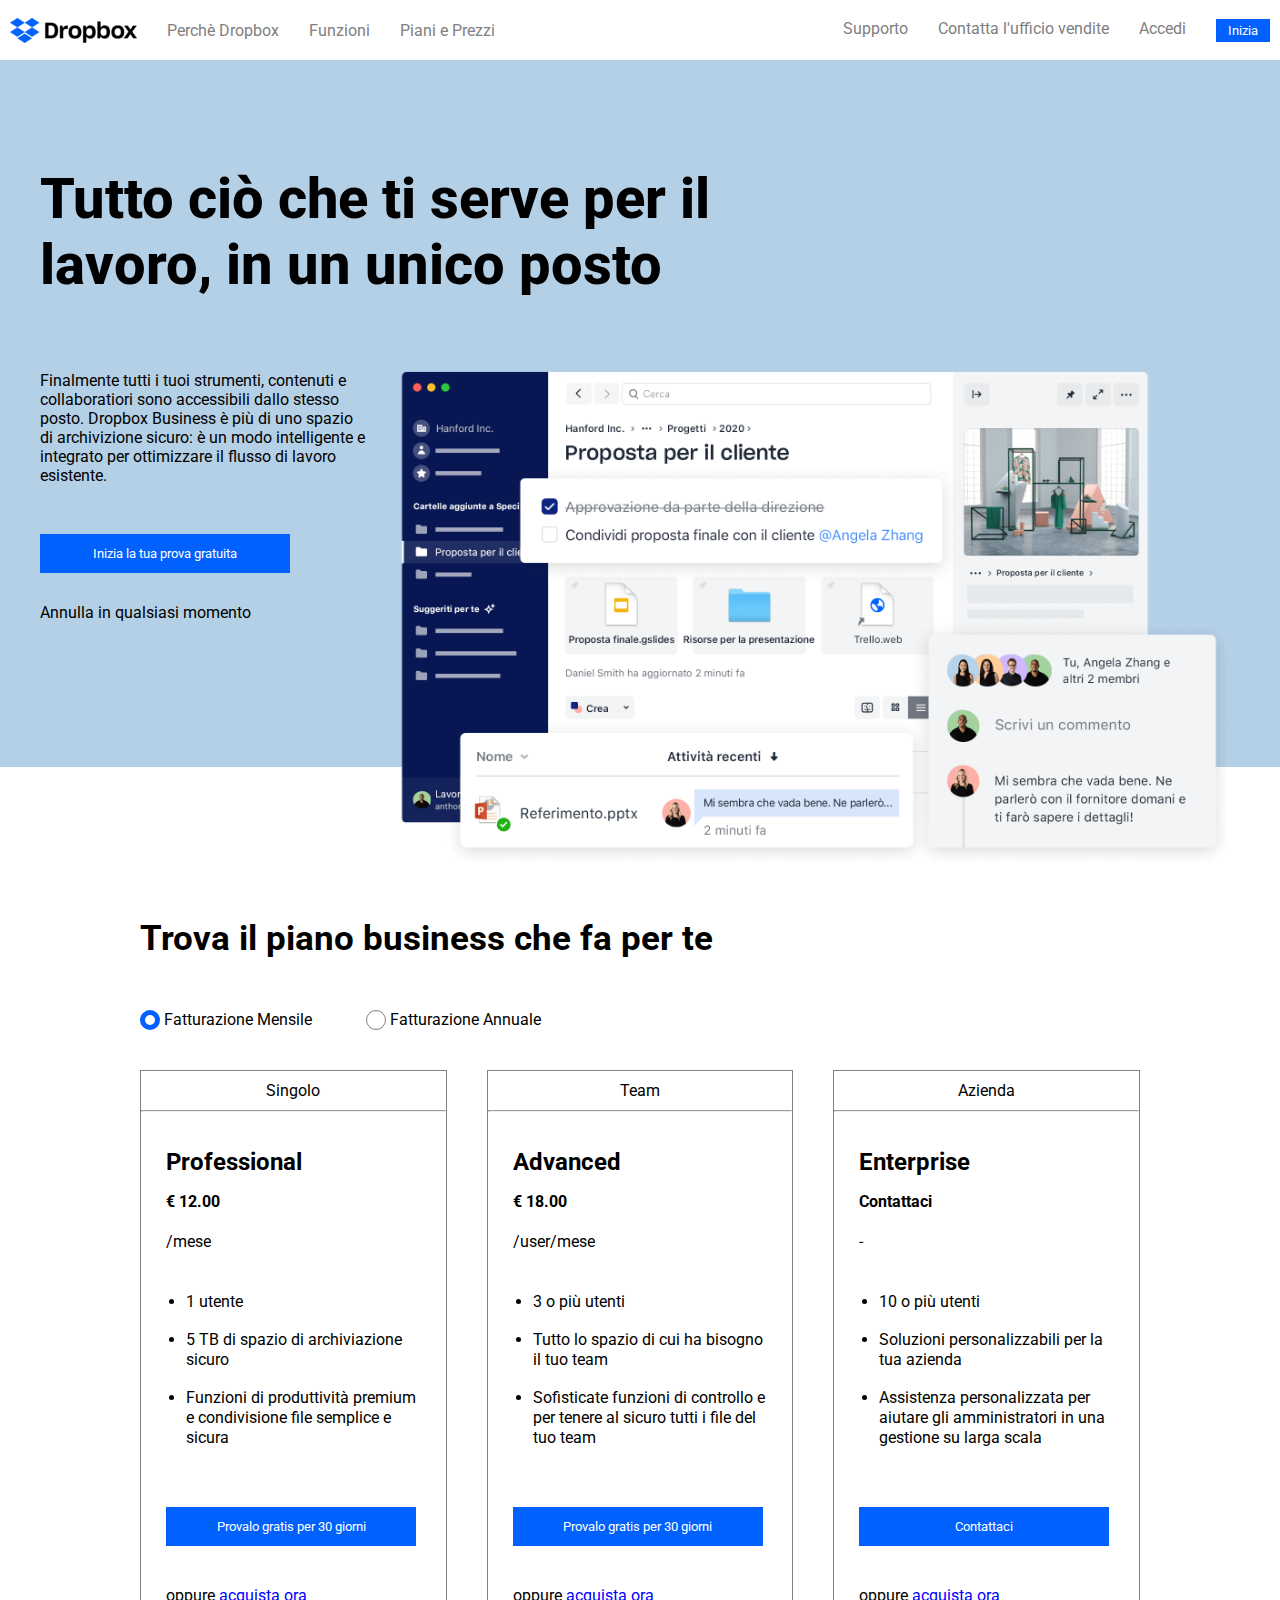
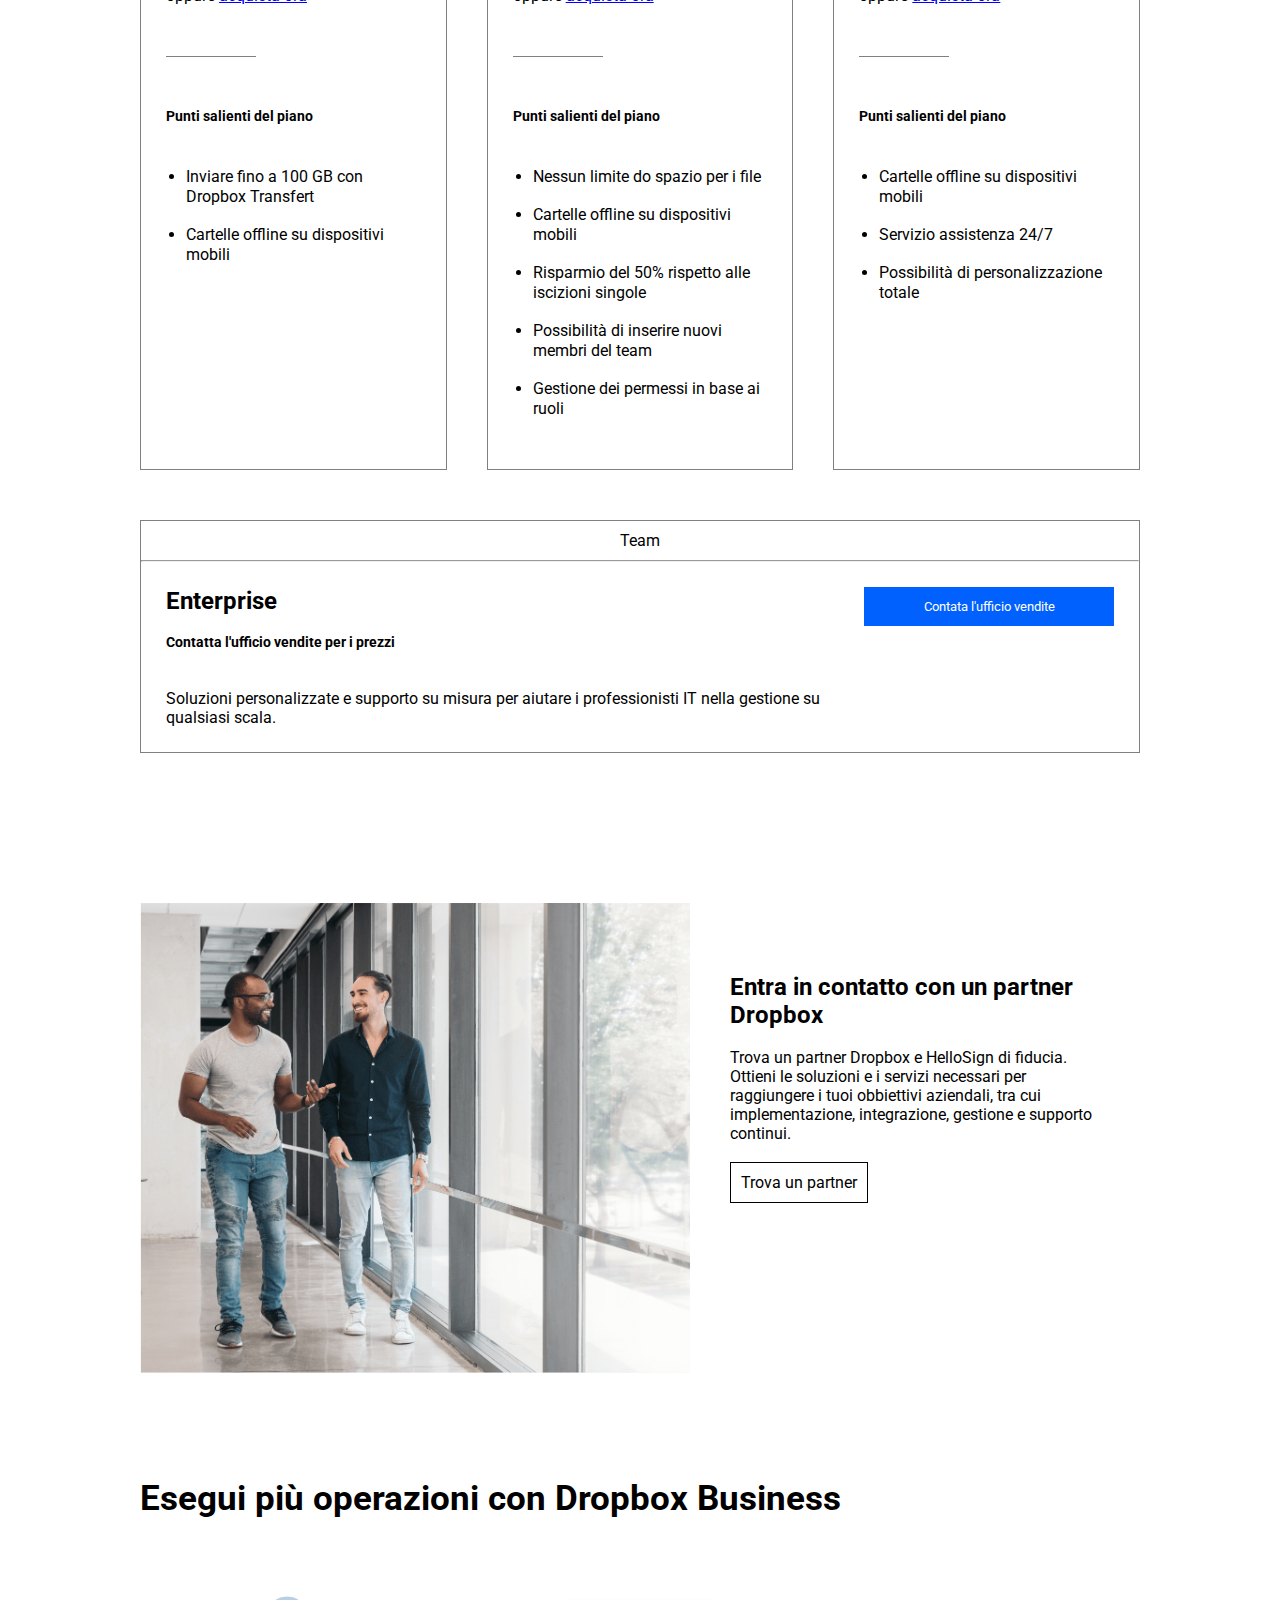
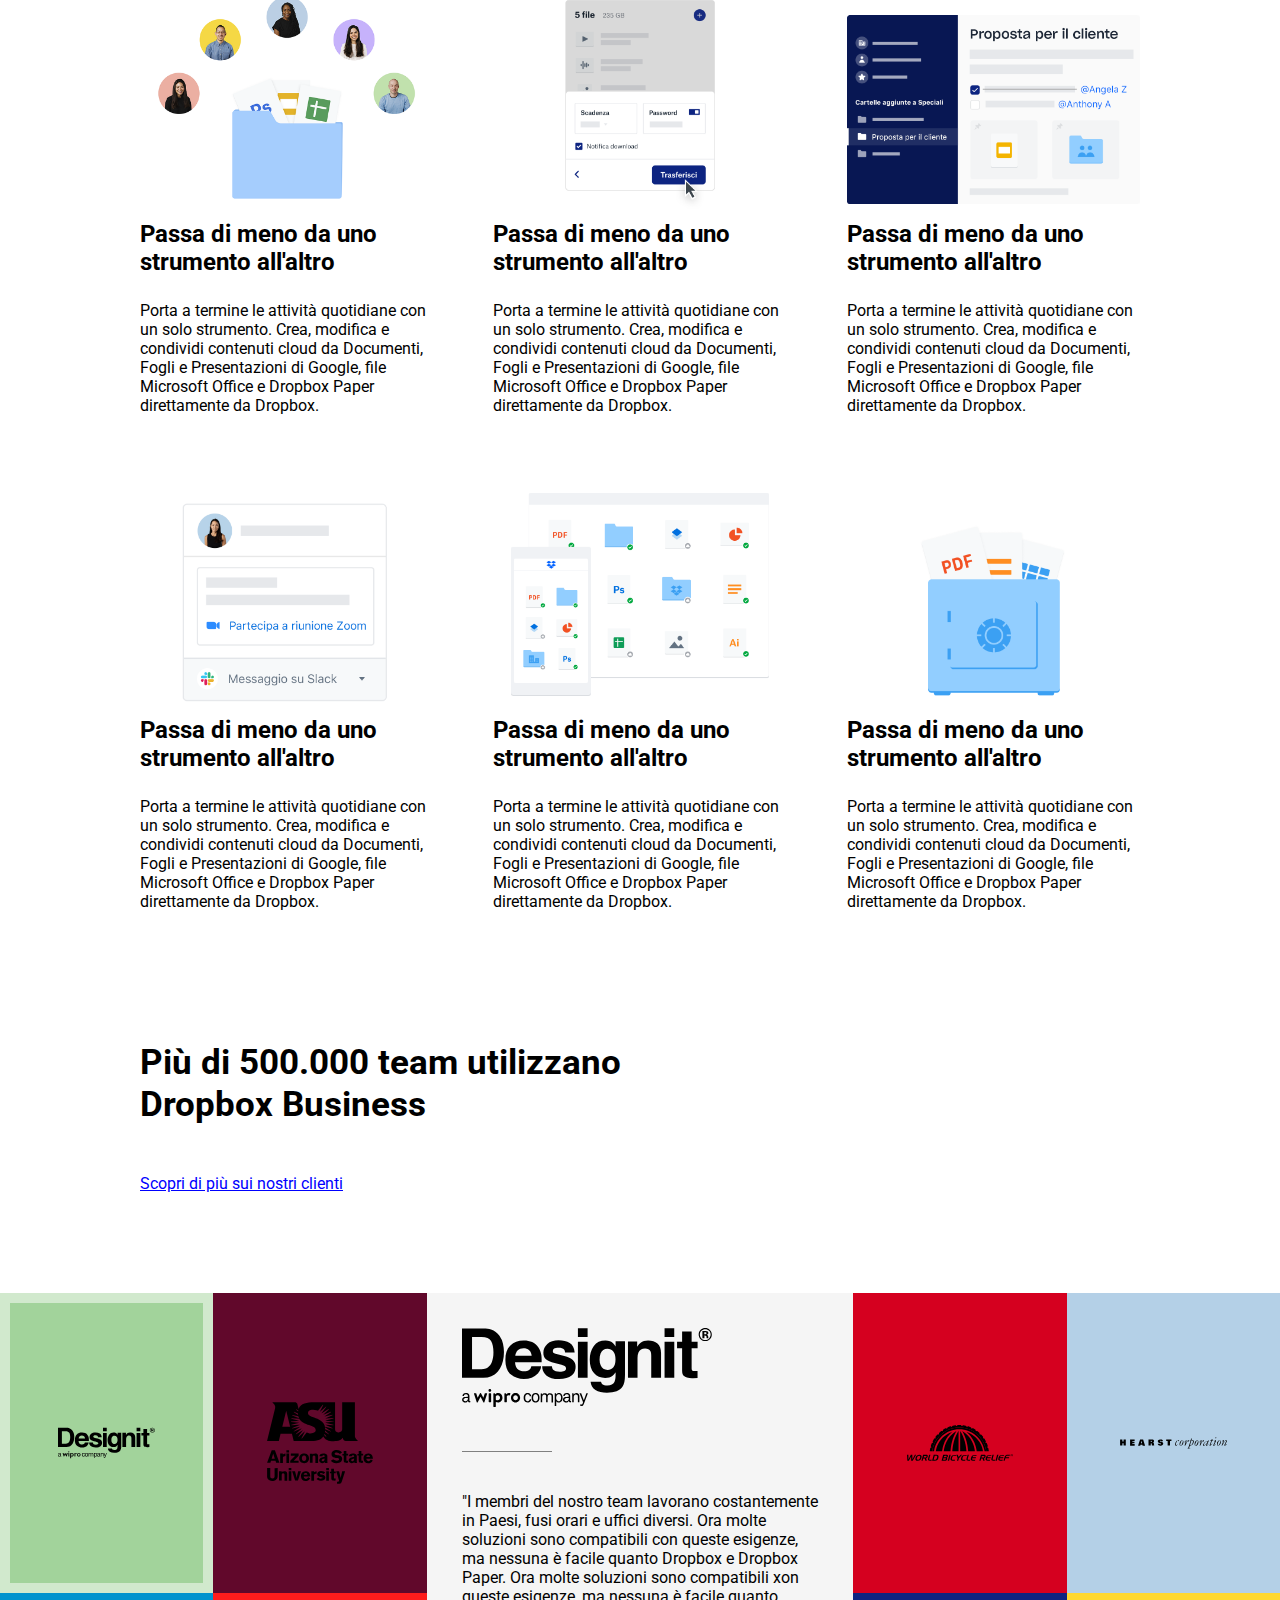
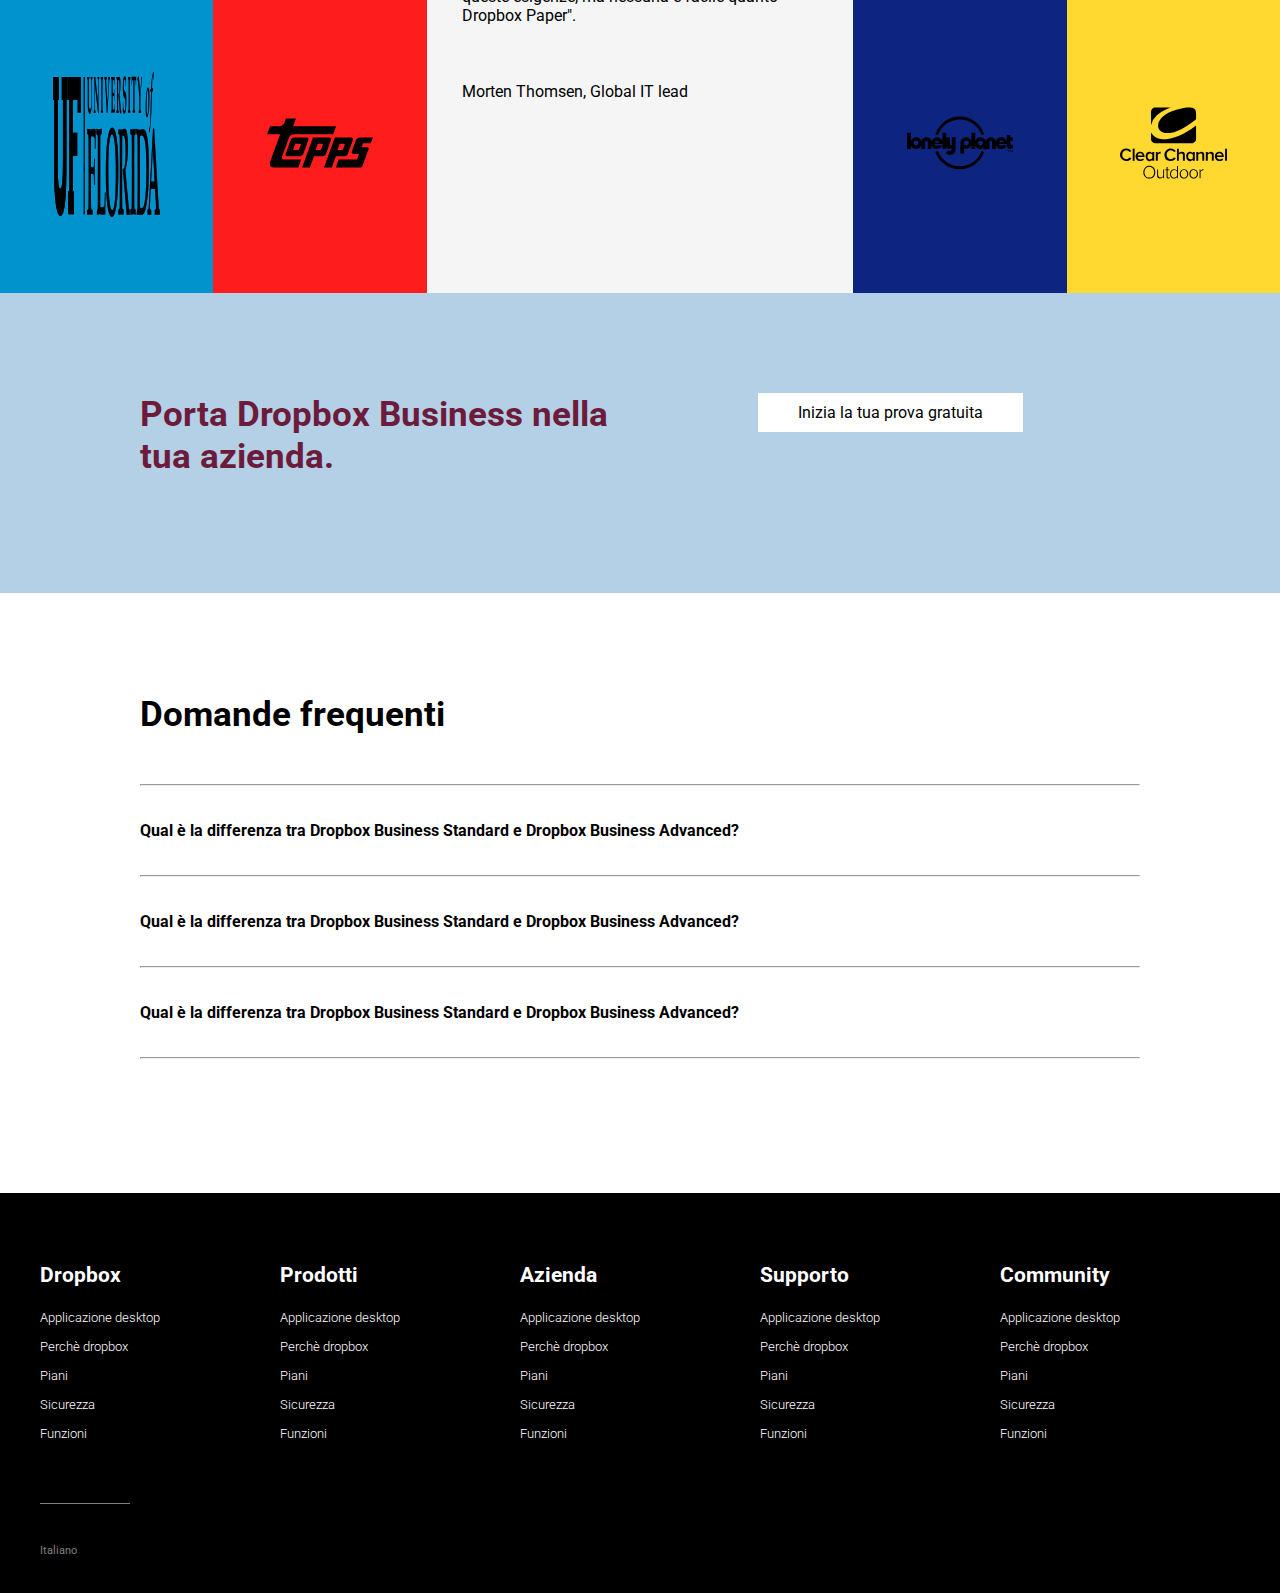
==== commit ee6dd930: "fixed header" ====
--- a/index.html
+++ b/index.html
@@ -55,7 +55,7 @@
                 </h1>
                 <div class="hero-main flex">
                     <div class="hero-main-text">
-                        <p>Lorem ipsum dolor sit amet consectetur adipisicing elit. Culpa perspiciatis magni doloremque expedita repellendus? Praesentium maiores fugiat libero ex dolorem molestiae quo et fuga. Reiciendis corporis veritatis error. Exercitationem, quas!</p>
+                        <p>Finalmente tutti i tuoi strumenti, contenuti e collaboratiori sono accessibili dallo stesso posto. Dropbox Business è più di uno spazio di archivizione sicuro: è un modo intelligente e integrato per ottimizzare il flusso di lavoro esistente.</p>
                         <br>
                         <button class="btn btn-big v-margin-30">Inizia la tua prova gratuita</button>
                         <p>Annulla in qualsiasi momento</p>
--- a/css/style.css
+++ b/css/style.css
@@ -57,8 +57,14 @@
 /* header */
 
 header{
+    background-color: white;
     height: 60px;
     padding: 10px 10px;
+    position: fixed;
+    top: 0;
+    left: 0;
+    width: 100%;
+    z-index: 1;
 }
 
 .navbar{
@@ -92,6 +98,7 @@
 /* main */
 
 .hero{
+    margin-top: 60px;
     padding-top: 80px;
     background-color: var(--bg-lightblue);
 }
@@ -280,6 +287,7 @@
     display: flex;
     padding: 35px 0px;
     padding-right: 40px;
+    cursor: pointer;
 }
 
 /* footer */
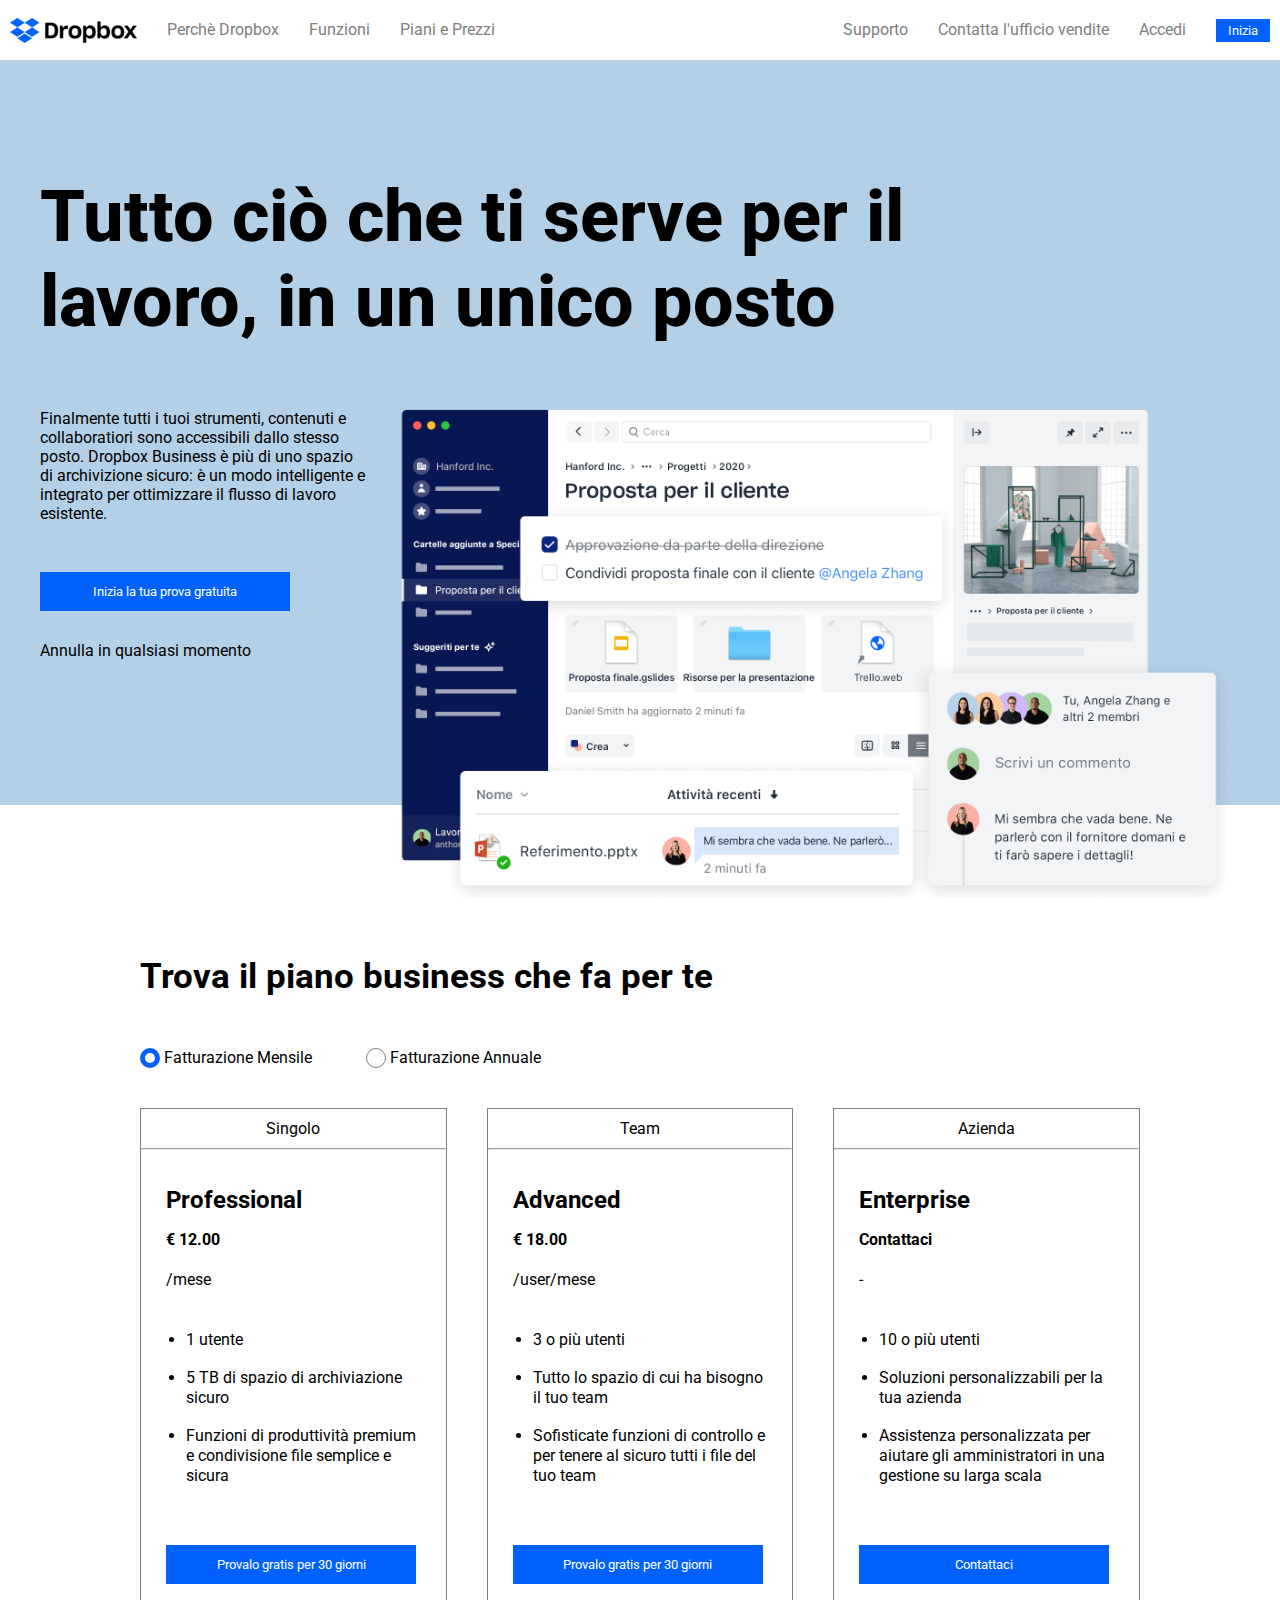
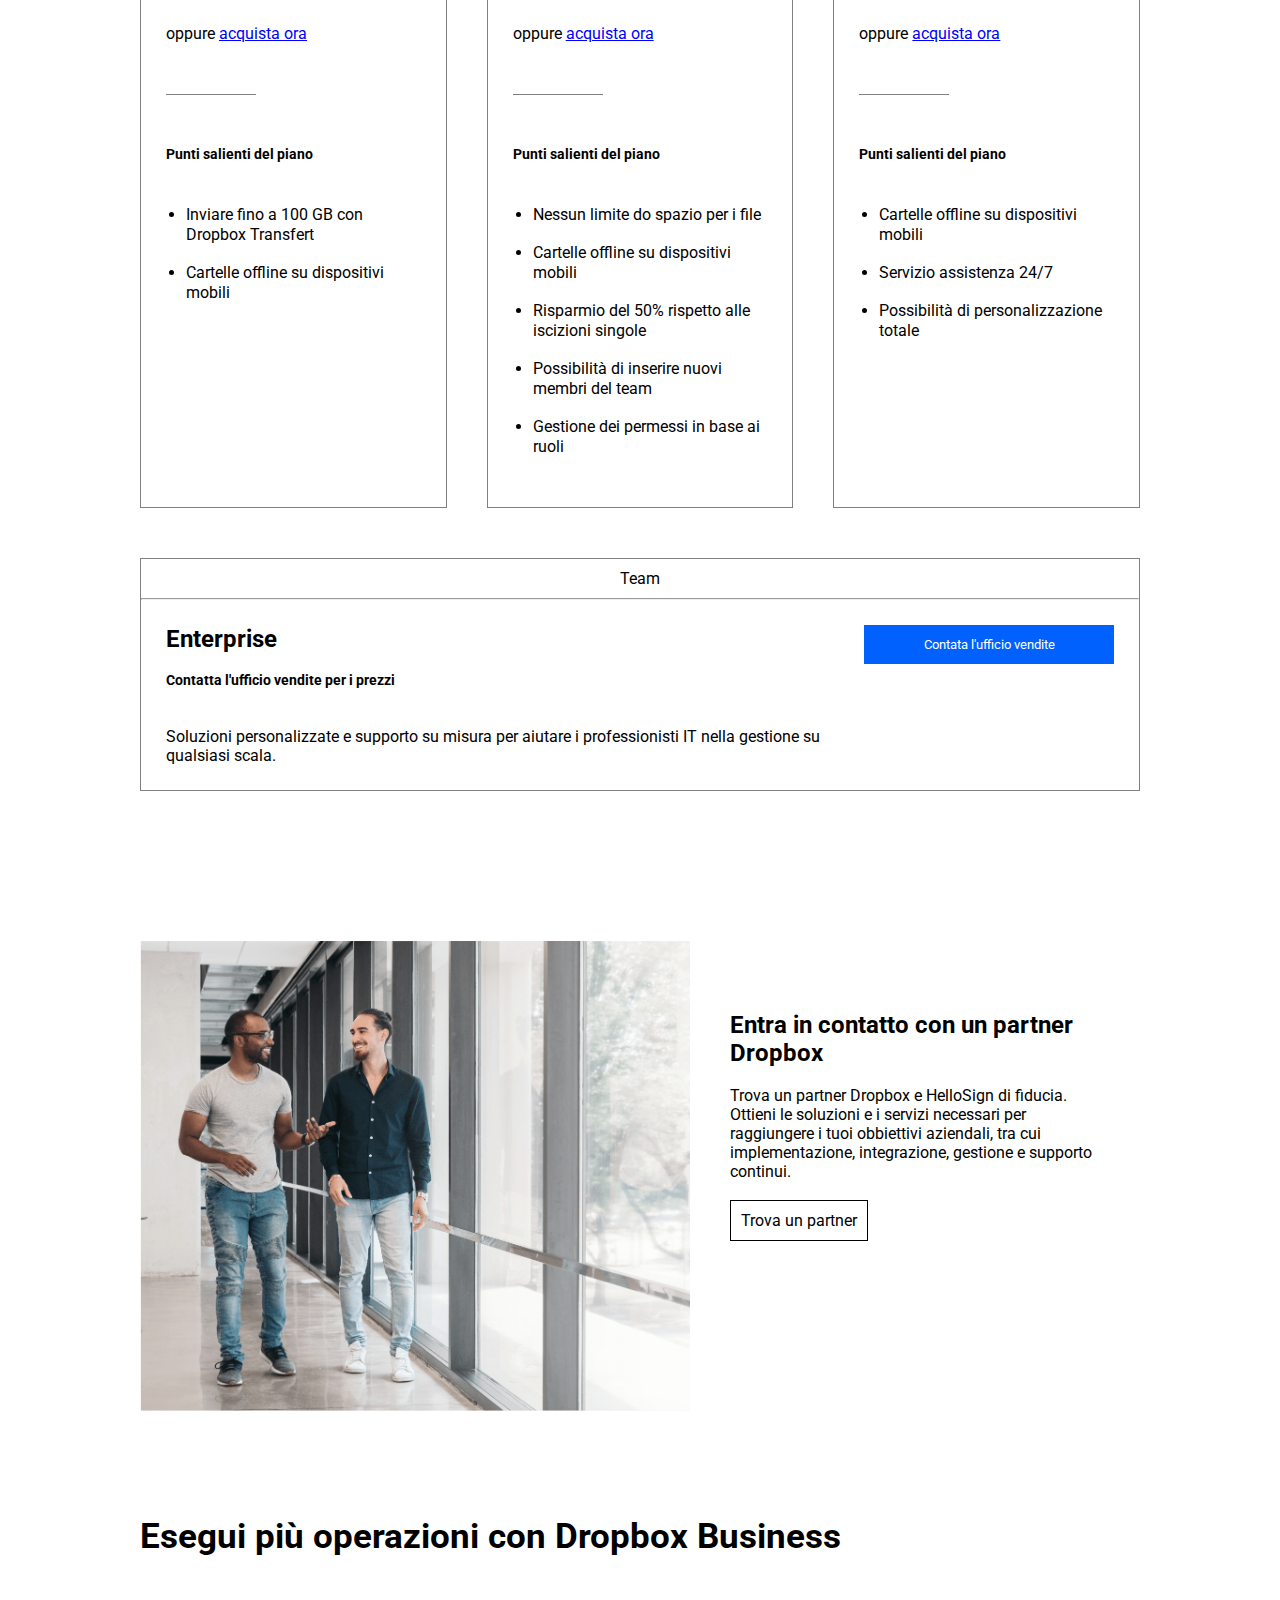
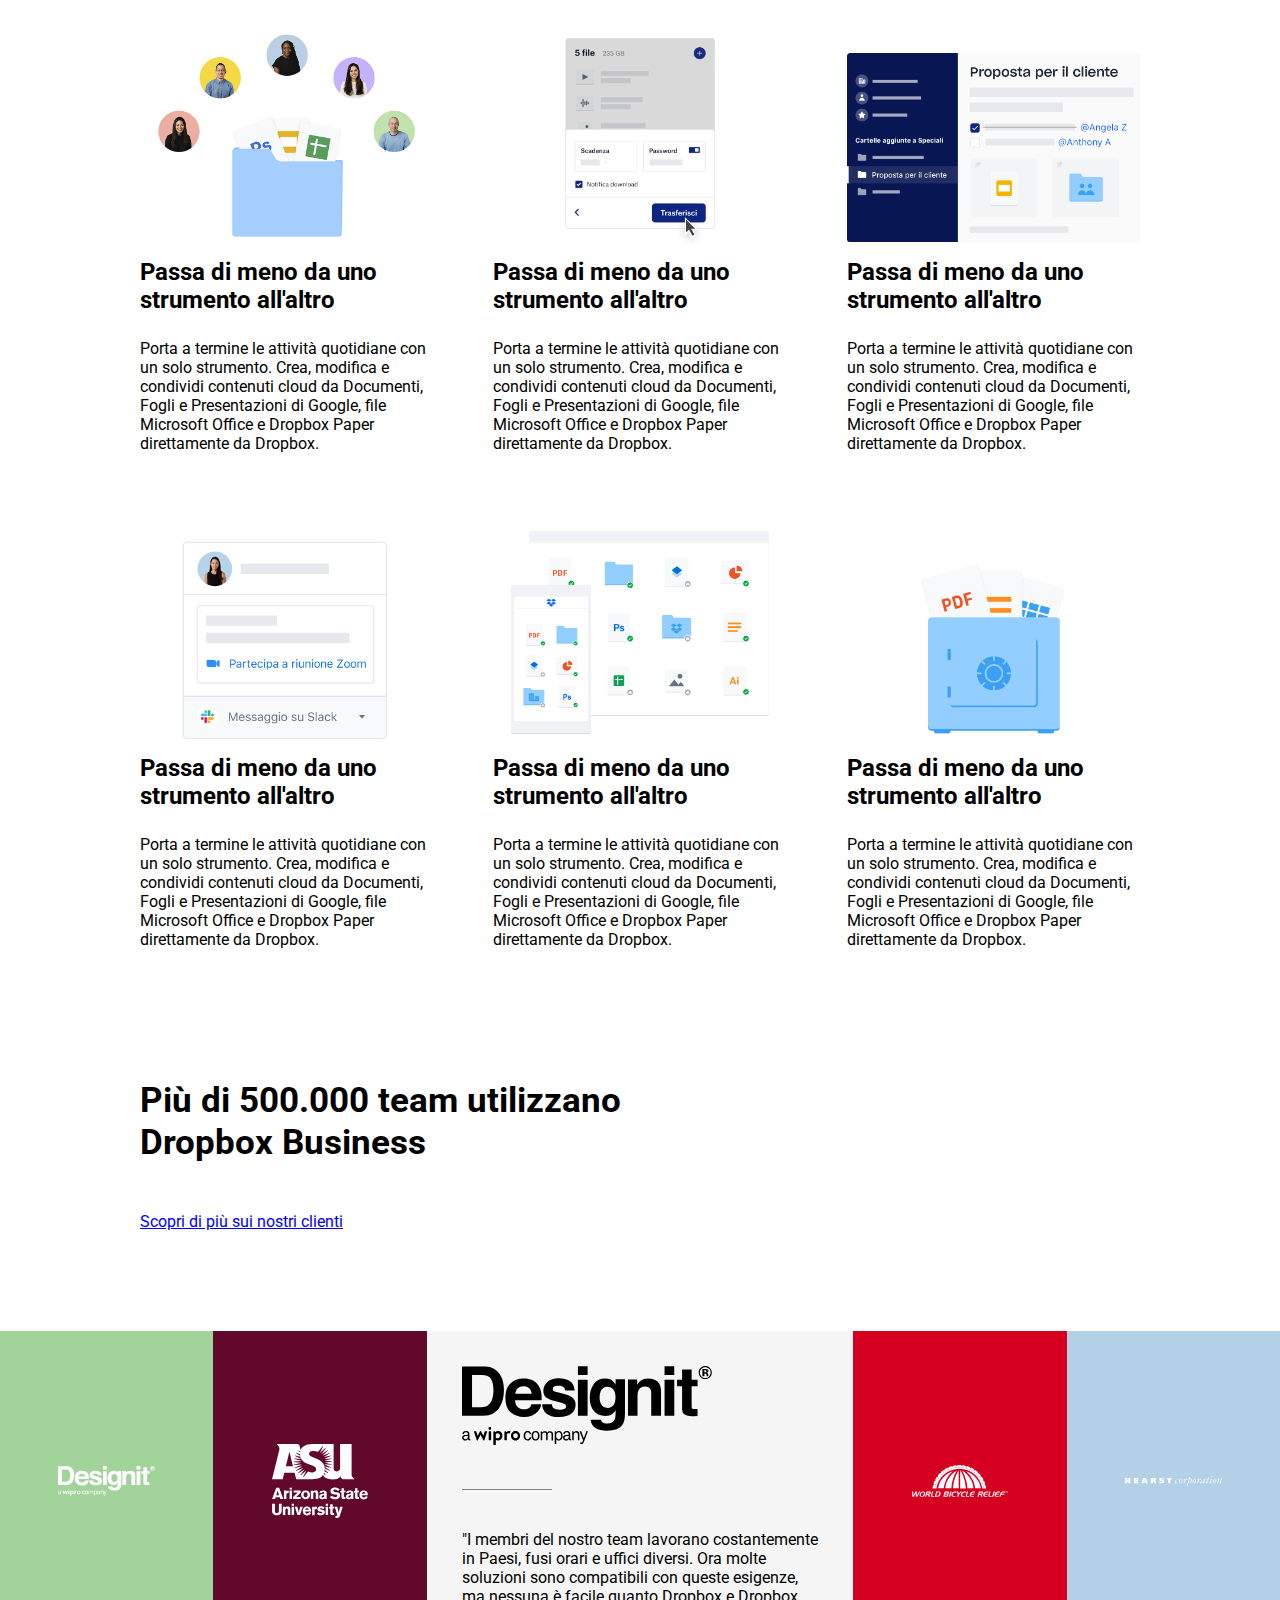
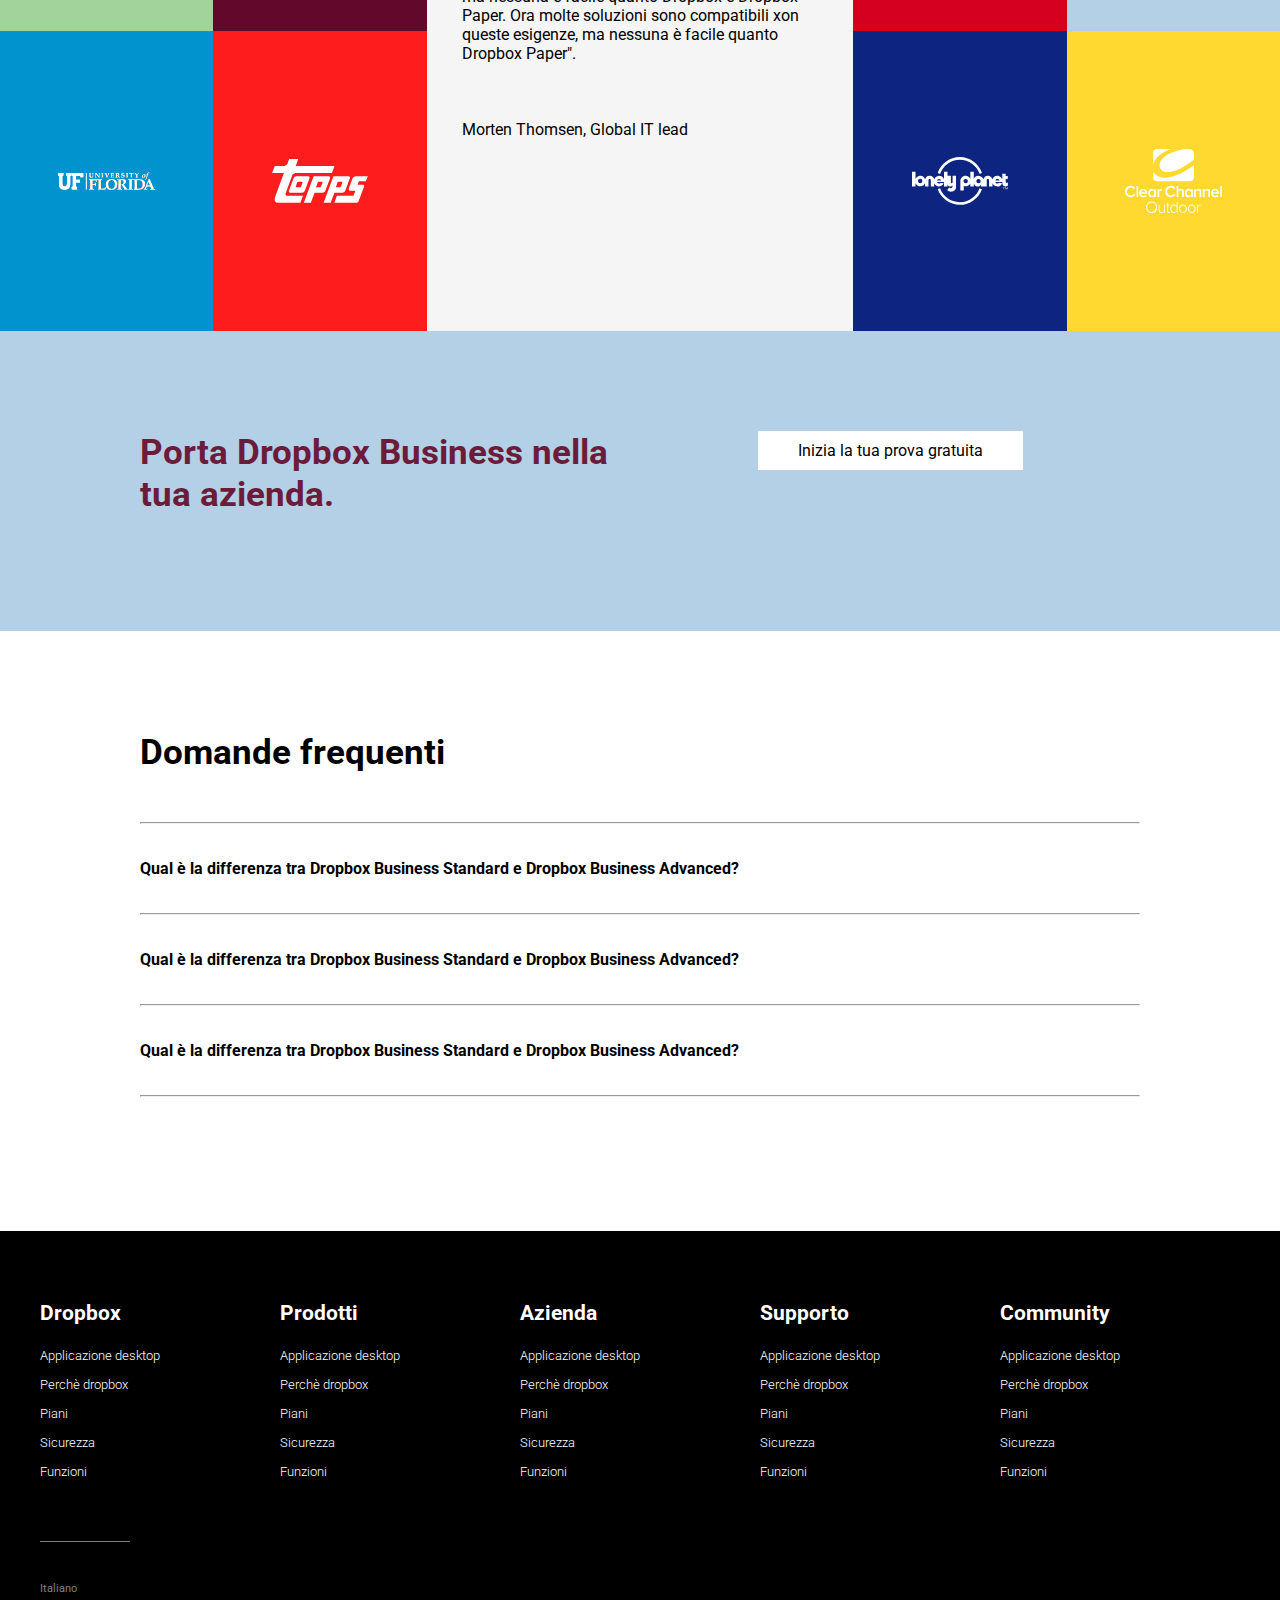
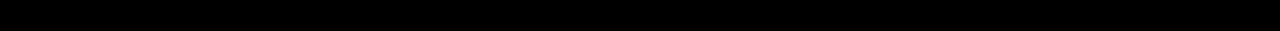
==== commit d909e144: "added bonus hover" ====
--- a/index.html
+++ b/index.html
@@ -39,10 +39,8 @@
                     <li>
                         <a href="#">Accedi</a>
                     </li>
-                    <li>
-                        <button class="btn btn-small">Inizia</button>
-                    </li>
                 </ul>
+                <button class="btn btn-small margin-left-30">Inizia</button>
             </div>
         </nav>
     </header>
@@ -333,7 +331,7 @@
         <section class="media flex">
             <div class="media-col">
                 <div class="media-box-row flex">
-                    <div class="media-box colors-designit">
+                    <div class="media-box bg-designit">
                         <img src="assets/img/designit.svg" alt="designit logo">
                     </div>
                     <div class="media-box bg-asu">
@@ -391,18 +389,33 @@
                 <br>
                 <hr>
                 <div class="FAQ-item">
-                    <strong>Qual è la differenza tra Dropbox Business Standard e Dropbox Business Advanced?</strong>
-                    <i class="fa-solid fa-angle-down"></i>
+                    <div class="FAQ-title">
+                        <strong>Qual è la differenza tra Dropbox Business Standard e Dropbox Business Advanced?</strong>
+                        <i class="fa-solid fa-angle-down"></i>
+                    </div>
+                    <div class="FAQ-hover">
+                        Lorem, ipsum dolor sit amet consectetur adipisicing elit. Voluptatem deserunt doloribus aperiam omnis consequuntur illo! Cumque voluptas, quasi dolor esse, reprehenderit harum fugit doloremque nisi placeat exercitationem nam pariatur nulla natus quo architecto autem nihil ipsam velit sapiente quos iure ipsum quae! Eveniet laborum soluta tempore nulla labore, nobis porro.
+                    </div>
                 </div>
                 <hr>
                 <div class="FAQ-item">
-                    <strong>Qual è la differenza tra Dropbox Business Standard e Dropbox Business Advanced?</strong>
-                    <i class="fa-solid fa-angle-down"></i>
+                    <div class="FAQ-title">
+                        <strong>Qual è la differenza tra Dropbox Business Standard e Dropbox Business Advanced?</strong>
+                        <i class="fa-solid fa-angle-down"></i>
+                    </div>
+                    <div class="FAQ-hover">
+                        Lorem, ipsum dolor sit amet consectetur adipisicing elit. Voluptatem deserunt doloribus aperiam omnis consequuntur illo! Cumque voluptas, quasi dolor esse, reprehenderit harum fugit doloremque nisi placeat exercitationem nam pariatur nulla natus quo architecto autem nihil ipsam velit sapiente quos iure ipsum quae! Eveniet laborum soluta tempore nulla labore, nobis porro.
+                    </div>
                 </div>
                 <hr>
                 <div class="FAQ-item">
-                    <strong>Qual è la differenza tra Dropbox Business Standard e Dropbox Business Advanced?</strong>
-                    <i class="fa-solid fa-angle-down"></i>
+                    <div class="FAQ-title">
+                        <strong>Qual è la differenza tra Dropbox Business Standard e Dropbox Business Advanced?</strong>
+                        <i class="fa-solid fa-angle-down"></i>
+                    </div>
+                    <div class="FAQ-hover">
+                        Lorem, ipsum dolor sit amet consectetur adipisicing elit. Voluptatem deserunt doloribus aperiam omnis consequuntur illo! Cumque voluptas, quasi dolor esse, reprehenderit harum fugit doloremque nisi placeat exercitationem nam pariatur nulla natus quo architecto autem nihil ipsam velit sapiente quos iure ipsum quae! Eveniet laborum soluta tempore nulla labore, nobis porro.
+                    </div>
                 </div>
                 <hr>
             </section>
--- a/css/style.css
+++ b/css/style.css
@@ -15,13 +15,13 @@
     --bg-designit: #a2d39b;
     --border-designit: #d1e9cd;
     --bg-asu: #61082b;
+    --border-asu: #6e334b;
     --bg-uf: #0093ce;
     --bg-topps: #ff1c1c;
     --bg-wbr: #d5001f;
     --bg-hearst: #b4d0e7;
     --bg-lonely: #0d2481;
     --bg-clear: #ffd830;
-
 }
 
 a{
@@ -30,7 +30,7 @@
 }
 
 h1{
-    font-size: 3.5rem;
+    font-size: 4.5rem;
     font-weight: 800;
 }
 
@@ -71,6 +71,7 @@
     height: 100%;
     justify-content: space-between;
     align-items: center;
+    position: relative;
 }
 
 .ul-left, .ul-right{
@@ -93,6 +94,17 @@
 header ul{
     list-style: none;
     display: flex;
+}
+
+header ul li{
+    height: 60px;
+    line-height: 60px; 
+}
+
+header ul li:hover{
+    border-bottom: 2px solid black;
+    color: black;
+    font-weight: 500;
 }
 
 /* main */
@@ -245,11 +257,16 @@
     align-items: center;
     height: 300px;
     width: 50%;
+    border: 10px solid transparent;
+}
+
+.media-box:hover{
+    border: 10px solid rgba(255, 255, 255, 0.4)
 }
 
 .media-box > img{
-    height: 50%;
     width: 50%;
+    filter: invert(1);
 }
 
 .media-col > img{
@@ -283,11 +300,27 @@
 }
 
 .FAQ-item{
-    justify-content: space-between;
-    display: flex;
     padding: 35px 0px;
     padding-right: 40px;
     cursor: pointer;
+}
+
+.FAQ-title{
+    display: flex;
+    justify-content: space-between;
+}
+
+.FAQ-hover{
+    margin: 20px 0;
+    display: none;
+}
+
+.FAQ-item:hover .FAQ-hover{
+    display: block;
+}
+
+.FAQ-item:hover i{
+    transform: rotate(180deg);
 }
 
 /* footer */
@@ -322,6 +355,10 @@
     font-weight: 300;
 }
 
+footer ul li a:hover{
+    color: rgb(177, 177, 177);
+}
+
 .lang{
     color: gray;
     font-size: 0.7rem;
@@ -364,6 +401,10 @@
     border-color: transparent;
     color: white;
     cursor: pointer;
+}
+
+.btn:active{
+    border: 3px solid var(--bg-lightblue);
 }
 
 .btn-small{
@@ -379,6 +420,10 @@
     cursor: pointer;
 }
 
+.btn-medium-white:active{
+    padding: 8px 8px;
+}
+
 .btn-big{
     padding: 10px 20px;
     min-width: 250px;
@@ -404,6 +449,10 @@
     margin-left: 50px;
 }
 
+.margin-left-30{
+    margin-left: 30px;
+}
+
 .margin-top-50{
     margin-top: 50px;
 }
@@ -434,9 +483,8 @@
     text-decoration: underline;
 }
 
-.colors-designit{
+.bg-designit{
     background-color: var(--bg-designit);
-    border: 10px solid var(--border-designit);
 }
 
 .bg-asu{
@@ -477,7 +525,4 @@
 
 .no-border{
     border: none;
-}
-
-
-
+}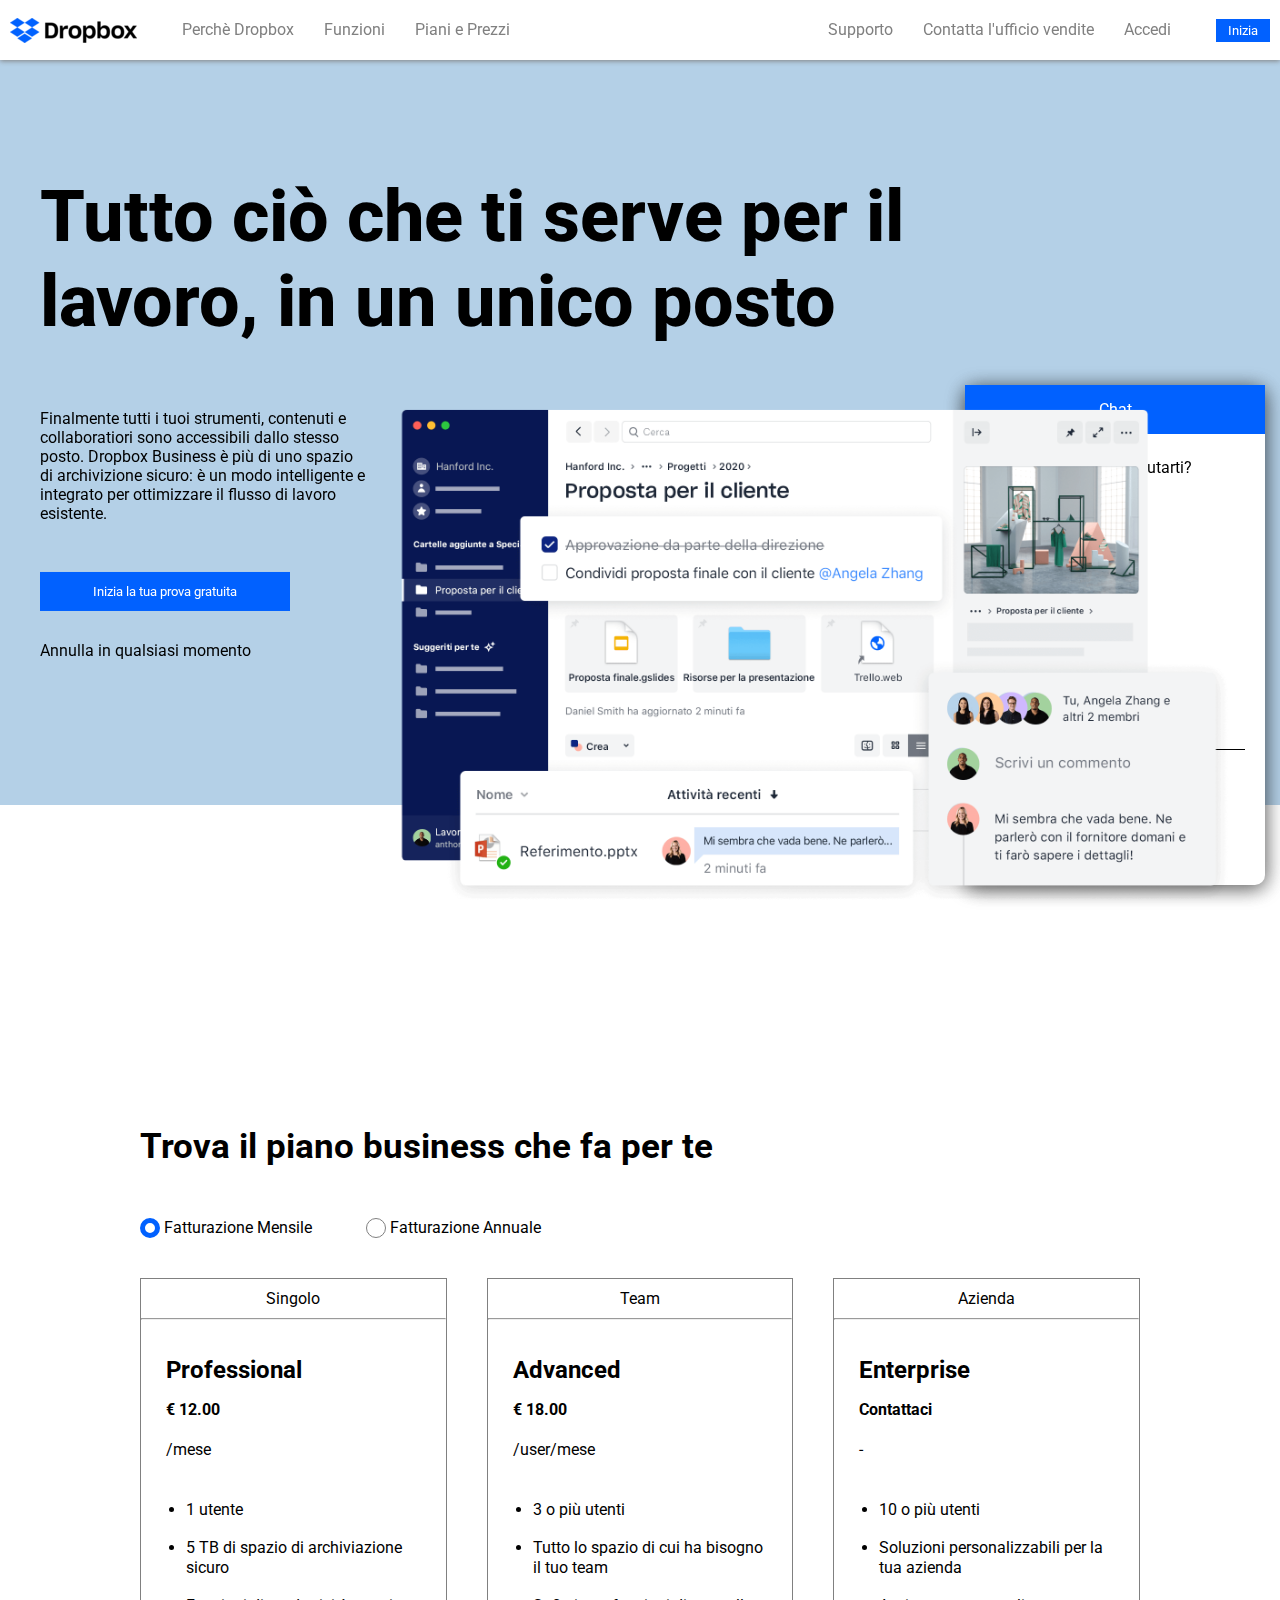
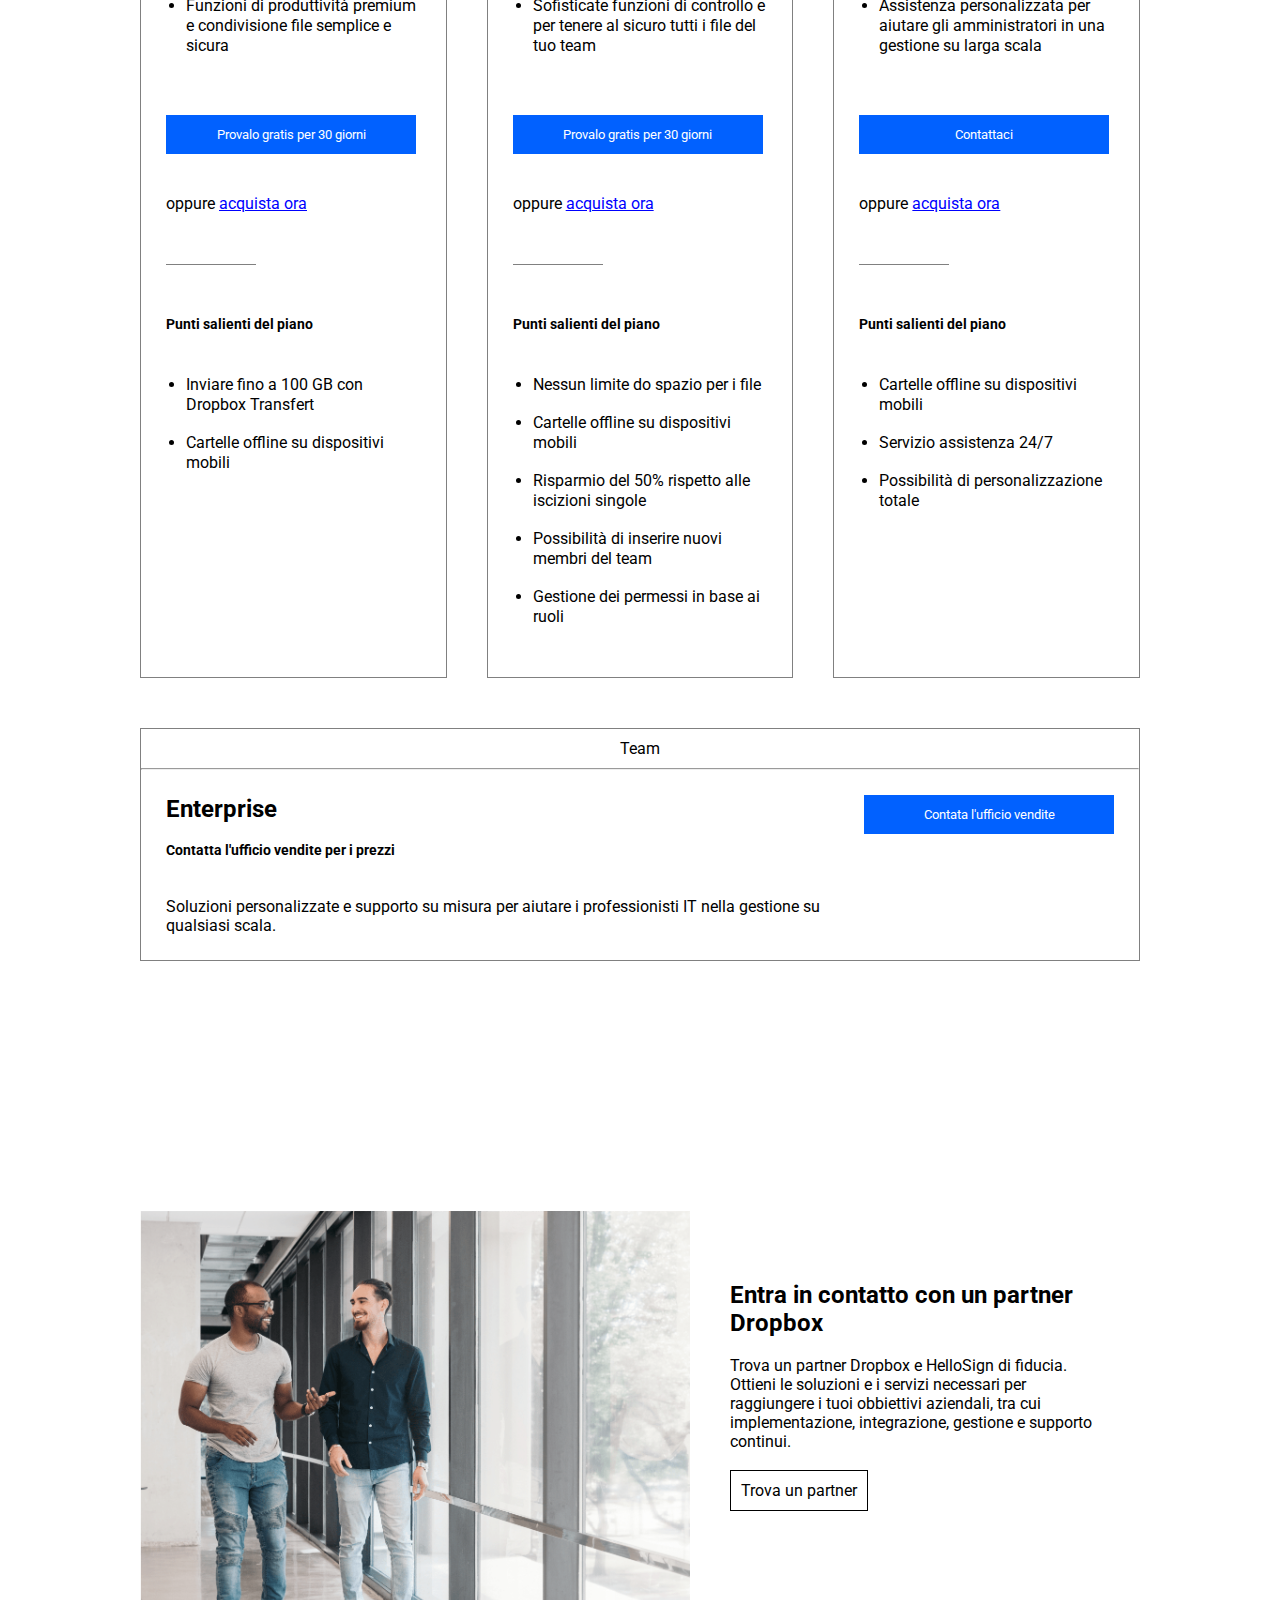
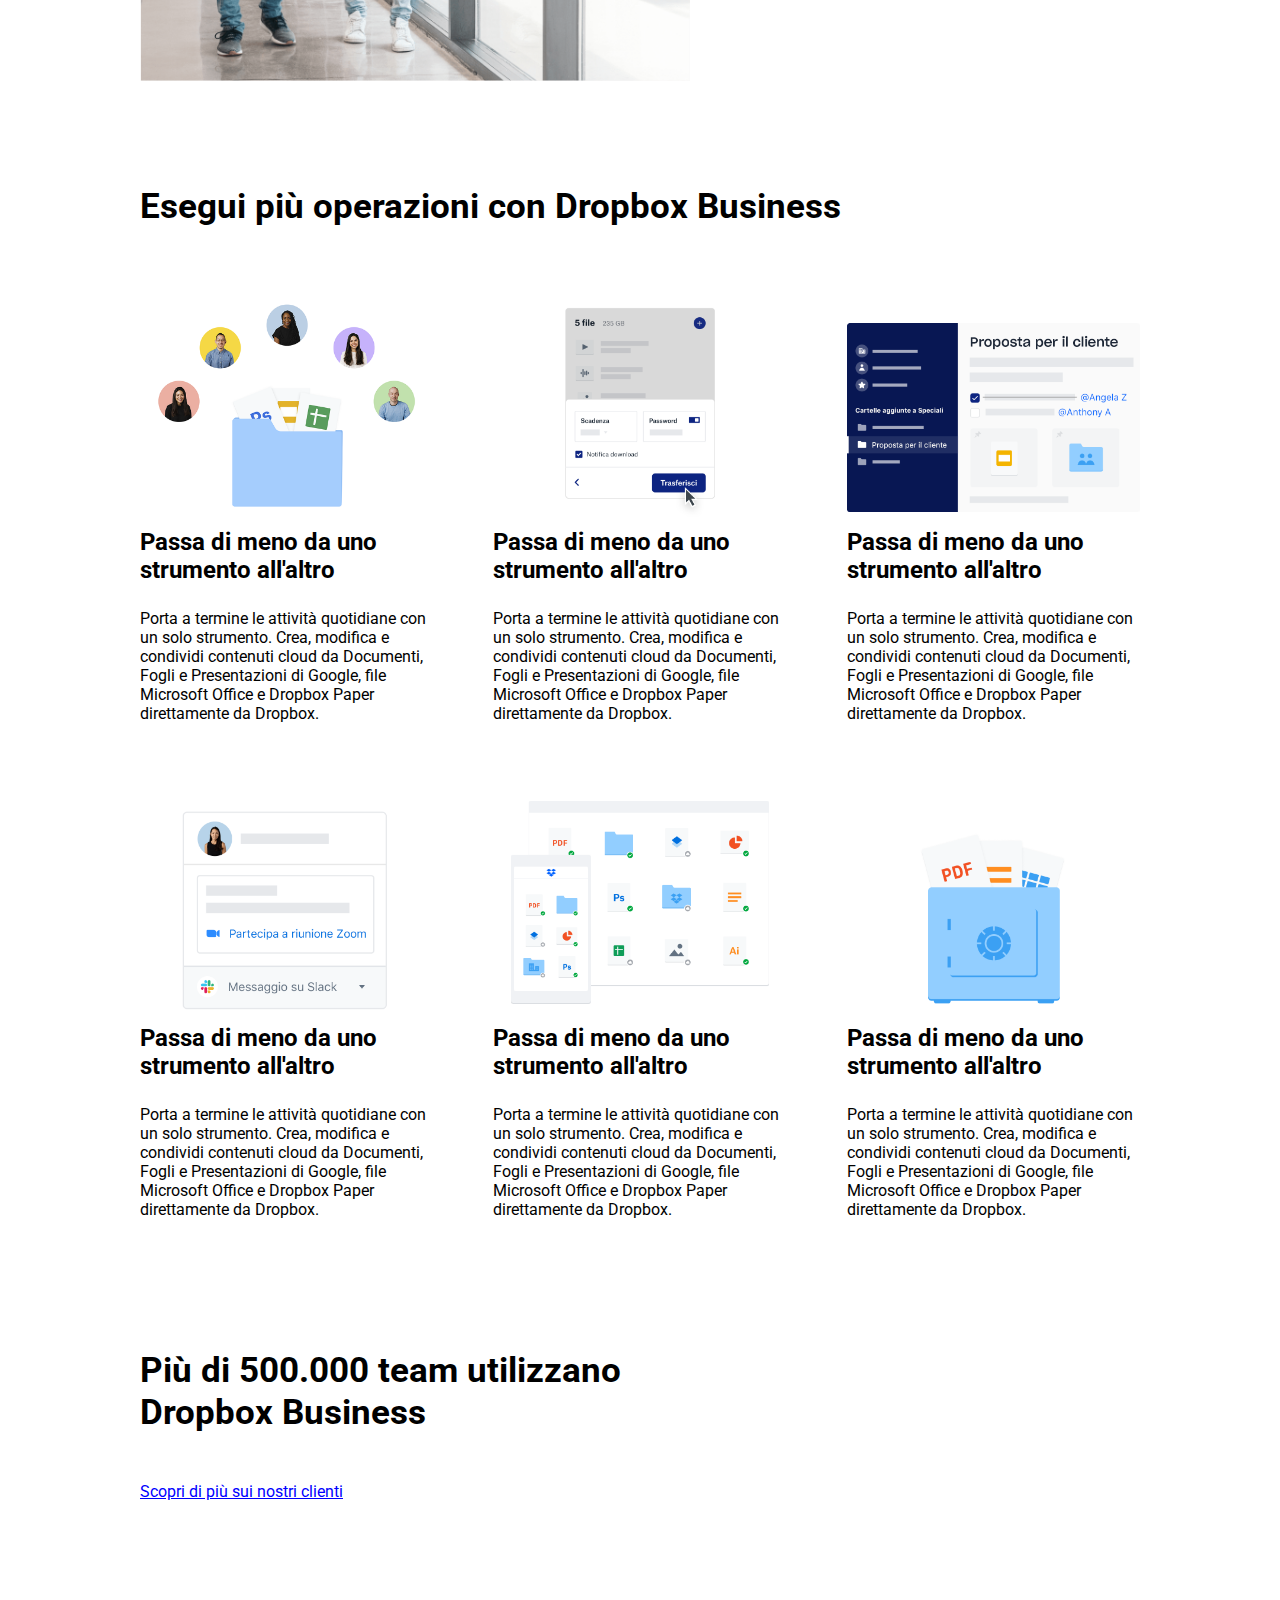
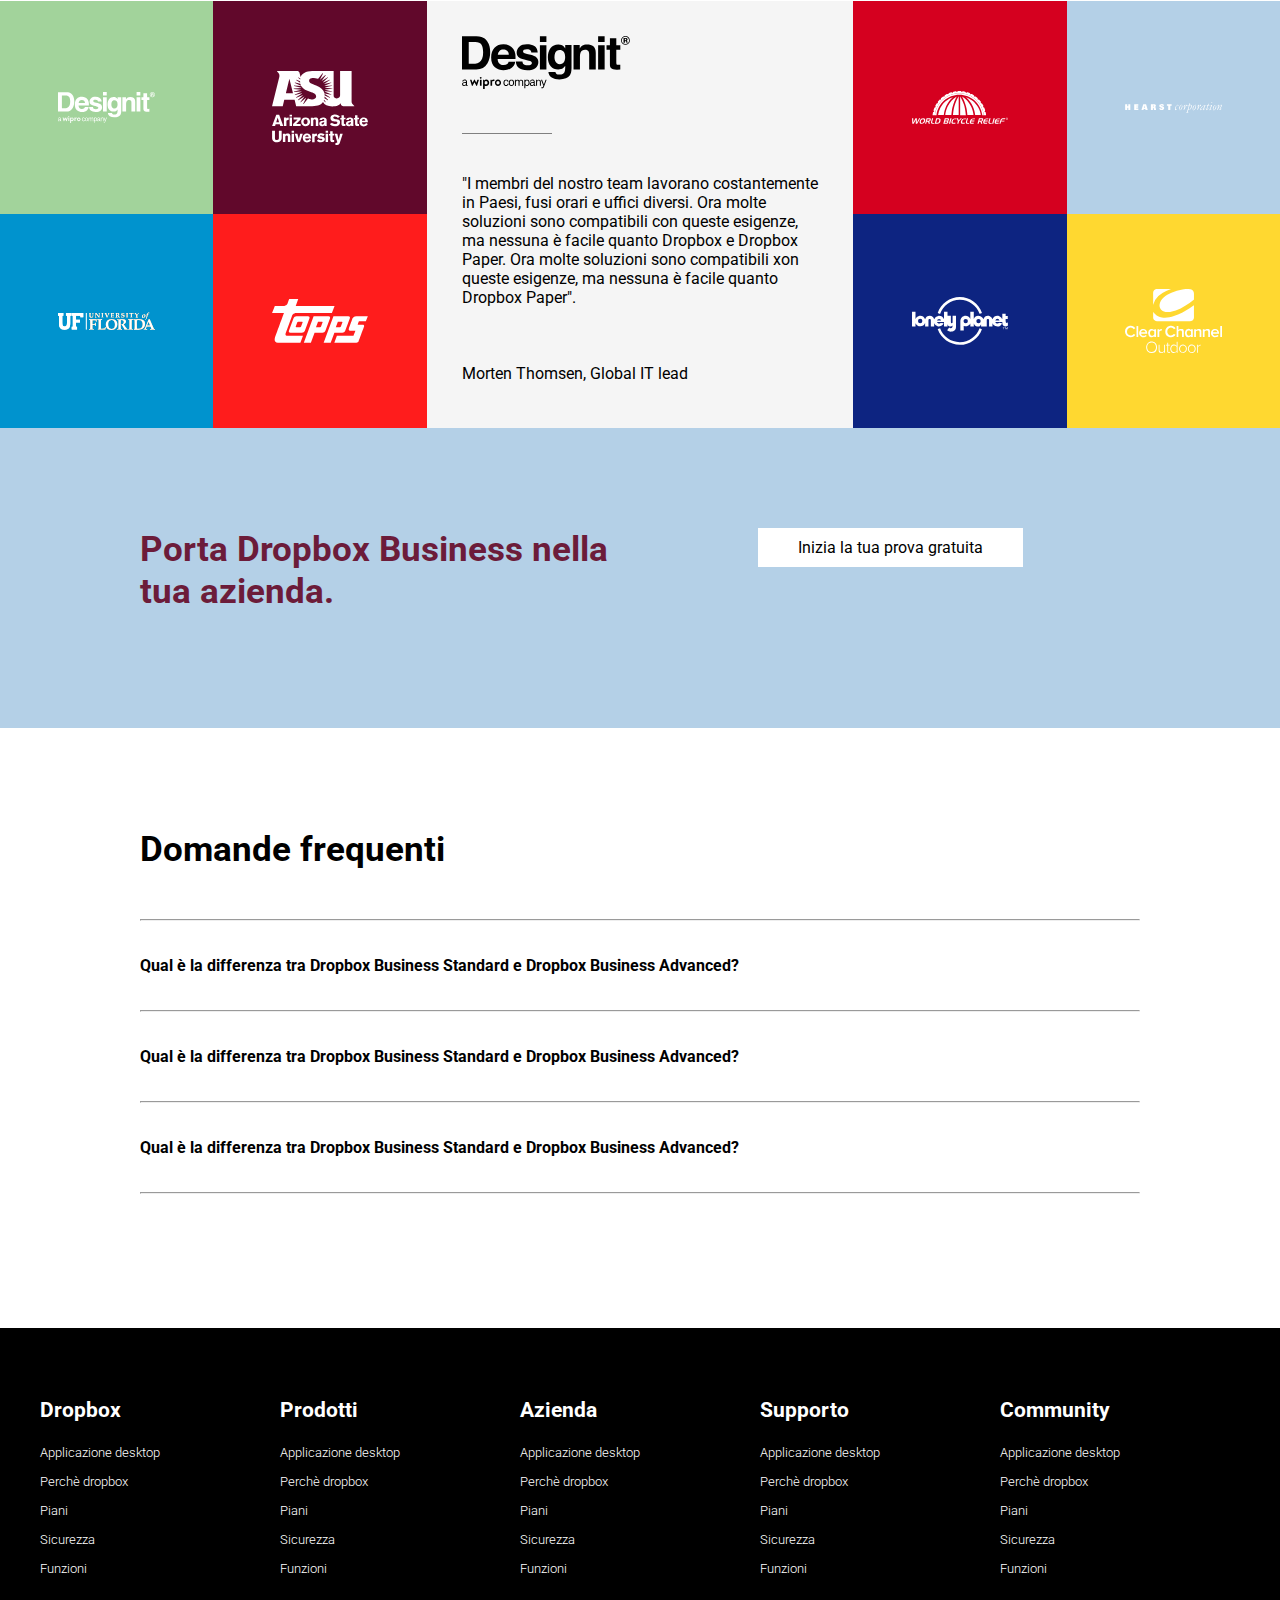
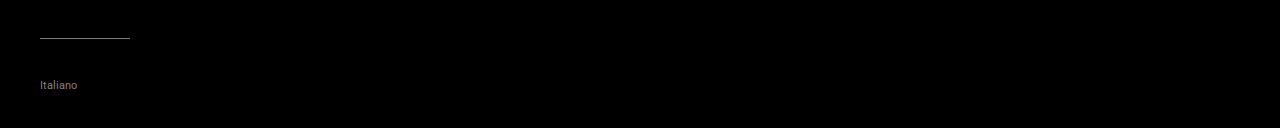
==== commit aa2b43aa: "added extra functionalities" ====
--- a/index.html
+++ b/index.html
@@ -12,6 +12,27 @@
     <title>Dropbox</title>
 </head>
 <body>
+    <div class="chat">
+        <div class="chat-header flex">
+            <i class="fa-solid fa-comments"></i>
+            <span>Chat</span>
+            <div class="cursor">
+                <i class="fa-solid fa-minus"></i>
+                <i class="fa-solid fa-xmark"></i>
+            </div>
+        </div>
+        <div class="chat-hero">
+            <i class="fa-brands fa-dropbox v-align-m"></i>
+            <span class="v-align-m">Ciao come posso aiutarti?</span>
+        </div>
+        <div class="chat-main flex">
+            <input type="text" name="support" id="support" placeholder="Scrivi il tuo messaggio...">
+            <span><i class="fa-solid fa-paper-plane"></i></span>
+        </div>
+        <div class="chat-footer">
+            <i class="fa-brands fa-dropbox"></i>
+        </div>
+    </div>
     <header>
         <nav class="navbar flex">
             <div class="ul-left flex">
@@ -19,12 +40,98 @@
                 <ul>
                     <li>
                         <a href="#">Perchè Dropbox</a>
+                        <div id="why-menu" class="show-menu">
+                            <div>
+                                <h5>Panoramica</h5>
+                                <ul class="show-menu-ul">
+                                    <li>
+                                        <a href="#">Ispirati</a>
+                                    </li>
+                                    <li>
+                                        <a href="#">Cosa dicono i clienti</a>
+                                    </li>
+                                    <li>
+                                        <a href="#">Integrazioni app</a>
+                                    </li>
+                                    <li>
+                                        <a href="#">Risorse</a>
+                                    </li>
+                                </ul>
+                            </div>
+                            <div>
+                                <h5>Altro</h5>
+                                <ul class="show-menu-ul">
+                                    <li>
+                                        <a href="#">Entra</a>
+                                    </li>
+                                    <li>
+                                        <a href="#">Cosa dicono i clienti</a>
+                                    </li>
+                                    <li>
+                                        <a href="#">Integrazioni app</a>
+                                    </li>
+                                    <li>
+                                        <a href="#">Risorse</a>
+                                    </li>
+                                    <li>
+                                        <a href="#">Risorse</a>
+                                    </li>
+                                    <li>
+                                        <a href="#">Integrazioni app</a>
+                                    </li>
+                                    <li>
+                                        <a href="#">Cosa dicono i clienti</a>
+                                    </li>
+                                </ul>
+                            </div>
+                        </div>
                     </li>
                     <li>
                         <a href="#">Funzioni</a>
+                        <div class="show-menu">
+                            <div>
+                                <h5>Funzioni</h5>
+                                <ul class="show-menu-ul fa-ul">
+                                    <li>
+                                        <span class="fa-li">
+                                            <i class="fa-solid fa-user"></i>
+                                        </span>
+                                        1 utente
+                                    </li>
+                                    <li>
+                                        <span class="fa-li">
+                                            <i class="fa-solid fa-folder"></i>
+                                        </span>
+                                        5 TB di spazio di archiviazione sicuro
+                                    </li>
+                                    <li>
+                                        <span class="fa-li">
+                                            <i class="fa-solid fa-share-nodes"></i>
+                                        </span>
+                                        Funzioni di produttività premium e condivisione file semplice e sicura
+                                    </li>
+                                </ul>
+                            </div>    
+                        </div>
                     </li>
                     <li>
                         <a href="#">Piani e Prezzi</a>
+                        <div class="show-menu">
+                            <div>
+                                <h5>Scopri i nostri piani</h5>
+                                <ul class="show-menu-ul">
+                                    <li>
+                                        <a href="#anchor">Professional</a>
+                                    </li>
+                                    <li>
+                                        <a href="#anchor">Advanced</a>
+                                    </li>
+                                    <li>
+                                        <a href="#anchor">Enterprise</a>
+                                    </li>
+                                </ul>
+                            </div>    
+                        </div>
                     </li>
                 </ul>
             </div>
@@ -57,7 +164,7 @@
                         <br>
                         <button class="btn btn-big v-margin-30">Inizia la tua prova gratuita</button>
                         <p>Annulla in qualsiasi momento</p>
-                        <i class="fa-solid fa-arrow-down fa-2x cursor"></i>
+                        <a href="#anchor"><i class="fa-solid fa-arrow-down fa-bounce fa-3x cursor"></i></a>
                     </div>
                     <div class="hero-main-img">
                         <img src="assets/img/jumbo.png" alt="dropbox preview">
@@ -68,6 +175,7 @@
         <div class="container-small">
             <section class="plans">
                 <div class="plans-header">
+                    <div id="anchor"></div>
                     <h2>Trova il piano business che fa per te</h2>
                     <div class="checkbox">
                         <span class="bill-checked v-align-m"></span> 
--- a/css/style.css
+++ b/css/style.css
@@ -7,6 +7,7 @@
     font-family: 'Kanit', sans-serif;
     font-family: 'Open Sans', sans-serif;
     font-family: 'Roboto', sans-serif;
+    scroll-behavior: smooth;
 }
 
 :root{
@@ -54,17 +55,86 @@
     font-style: normal;
 }
 
+/* chat */
+
+.chat{
+    position: fixed;
+    bottom: 15px;
+    right: 15px;
+    height: 500px;
+    width: 300px;
+    box-shadow: 0 3px 20px 0 rgba(0, 0, 0, 0.4), 0 3px 20px 0 rgba(0, 0, 0, 0.4);
+    background-color: #fff;
+    border-radius: 10px;
+}
+
+.chat-header{
+    padding: 15px;
+    color: white;
+    background-color: var(--btn-blue);
+    justify-content: space-between;
+}
+
+.chat-hero{
+    margin-top: 20px;
+    margin-left: 13px;
+}
+
+.chat-hero i{
+    font-size: 23px;
+    color: white;
+    background-color: var(--btn-blue);
+    border-radius: 50%;
+    padding: 10px;
+    margin-right: 10px;
+}
+
+.chat-main{
+    color: black;
+    justify-content: space-between;
+    align-items: center;
+    position: absolute;
+    bottom: 90px;
+    right: 20px;
+    left: 15px;
+    border-top: 1px solid black;
+    padding-top: 15px;
+}
+
+.chat-main > input{
+    font-size: 1.1rem;
+    border: none;
+    padding: 5px;
+}
+
+.chat-main > span{
+    color: var(--btn-blue);
+    cursor: pointer;
+}
+
+.chat-footer{
+    color: white;
+    position: absolute;
+    bottom: 20px;
+    left: 15px;
+    background-color: var(--btn-blue);
+    padding: 7px 8px;
+    border-radius: 5px;
+    cursor: pointer;
+}
+
 /* header */
 
 header{
     background-color: white;
+    box-shadow: 0 1px 5px 0 gray;
     height: 60px;
     padding: 10px 10px;
     position: fixed;
     top: 0;
     left: 0;
     width: 100%;
-    z-index: 1;
+    z-index: 2;
 }
 
 .navbar{
@@ -72,6 +142,7 @@
     justify-content: space-between;
     align-items: center;
     position: relative;
+    z-index: 2;
 }
 
 .ul-left, .ul-right{
@@ -80,7 +151,6 @@
 
 header ul{
     color: gray;
-    column-gap: 30px;
 }
 
 .ul-left > ul{
@@ -96,15 +166,58 @@
     display: flex;
 }
 
-header ul li{
+.ul-left > ul > li, .ul-right > ul > li{
     height: 60px;
     line-height: 60px; 
-}
-
-header ul li:hover{
-    border-bottom: 2px solid black;
+    padding: 0px 15px;
+}
+
+.ul-left > ul > li:hover, .ul-right > ul > li:hover{
+    border-bottom: 1px solid black;
     color: black;
-    font-weight: 500;
+    transition: ease-in-out .2s;
+}
+
+.ul-left > ul > li:hover{
+    background-color: lightgray;
+}
+
+.ul-left > ul > li:hover div.show-menu{
+    display: flex;
+    color: gray;
+}
+
+.show-menu{
+    position: absolute;
+    background-color: lightgray;
+    padding: 15px 20px;
+    line-height: 30px;
+    display: none;
+    margin-left: -15px;
+    animation: late-popup .3s;
+}
+
+@keyframes late-popup {
+    0%{
+        scale: 95%;
+    }
+    
+    100%{
+        scale: 100%;
+    }
+}
+
+.show-menu-ul{
+    display: list-item;
+}
+
+#why-menu{
+    width: 400px;
+    justify-content: space-between;
+}
+
+.show-menu .fa-ul{
+    display: list-item;
 }
 
 /* main */
@@ -123,17 +236,17 @@
     flex-basis: 60%;
 }
 
-.hero-main-text > i{
+.hero-main-text a i{
     position: absolute;
-    left: 0;
     bottom: 25%;
 }
 
+
     /* ? section plans */
 
 
 .plans{
-    margin: 150px 0;
+    margin: 250px 0;
 }
 
 .plans-header{
@@ -202,6 +315,10 @@
     padding: 25px;
 }
 
+#anchor{
+    padding-top: 70px;
+}
+
 
     /* ? section info */
 
@@ -243,25 +360,28 @@
         /* ! section media */
 
 .media-col{
-    width: calc(100% / 3);
-    height: 600px;
+    width: calc(100vw / 3);
+    height: calc(100vw / 3);
 }
 
 .media-box-row{
     flex-wrap: wrap;
+    width: 100%;
+    height: 100%;
 }
 
 .media-box{
     display: flex;
     justify-content: center;
     align-items: center;
-    height: 300px;
     width: 50%;
+    height: 50%;
     border: 10px solid transparent;
 }
 
 .media-box:hover{
-    border: 10px solid rgba(255, 255, 255, 0.4)
+    border: 10px solid rgba(255, 255, 255, 0.4);
+    transition: ease-in-out 0.3s;
 }
 
 .media-box > img{
@@ -317,10 +437,27 @@
 
 .FAQ-item:hover .FAQ-hover{
     display: block;
+    animation: popup 1s;
+}
+
+@keyframes popup {
+    0%{
+        transform: scaleX(97%) scaleY(80%);
+    }
+    100%{
+        transform: scaleX(100%) scaleY(100%);
+    }
 }
 
 .FAQ-item:hover i{
     transform: rotate(180deg);
+    transition: ease-in-out .5s;
+    color: var(--btn-blue);
+}
+
+.FAQ-item:hover strong{
+    transition: ease-in-out .5s;
+    color: var(--btn-blue);
 }
 
 /* footer */
@@ -404,6 +541,15 @@
 }
 
 .btn:active{
+    border: 3px solid white;
+}
+
+.btn:hover{
+    opacity: 75%;
+    transition: ease-in-out 0.2s;
+}
+
+.hero .btn:active{
     border: 3px solid var(--bg-lightblue);
 }
 
@@ -424,6 +570,15 @@
     padding: 8px 8px;
 }
 
+.btn-medium-white:hover{
+    background-color: #ece8e8;
+    transition: ease-in-out 0.2s;
+}
+
+.apply .btn-medium-white:active{
+    padding: 8px 35px;
+}
+
 .btn-big{
     padding: 10px 20px;
     min-width: 250px;
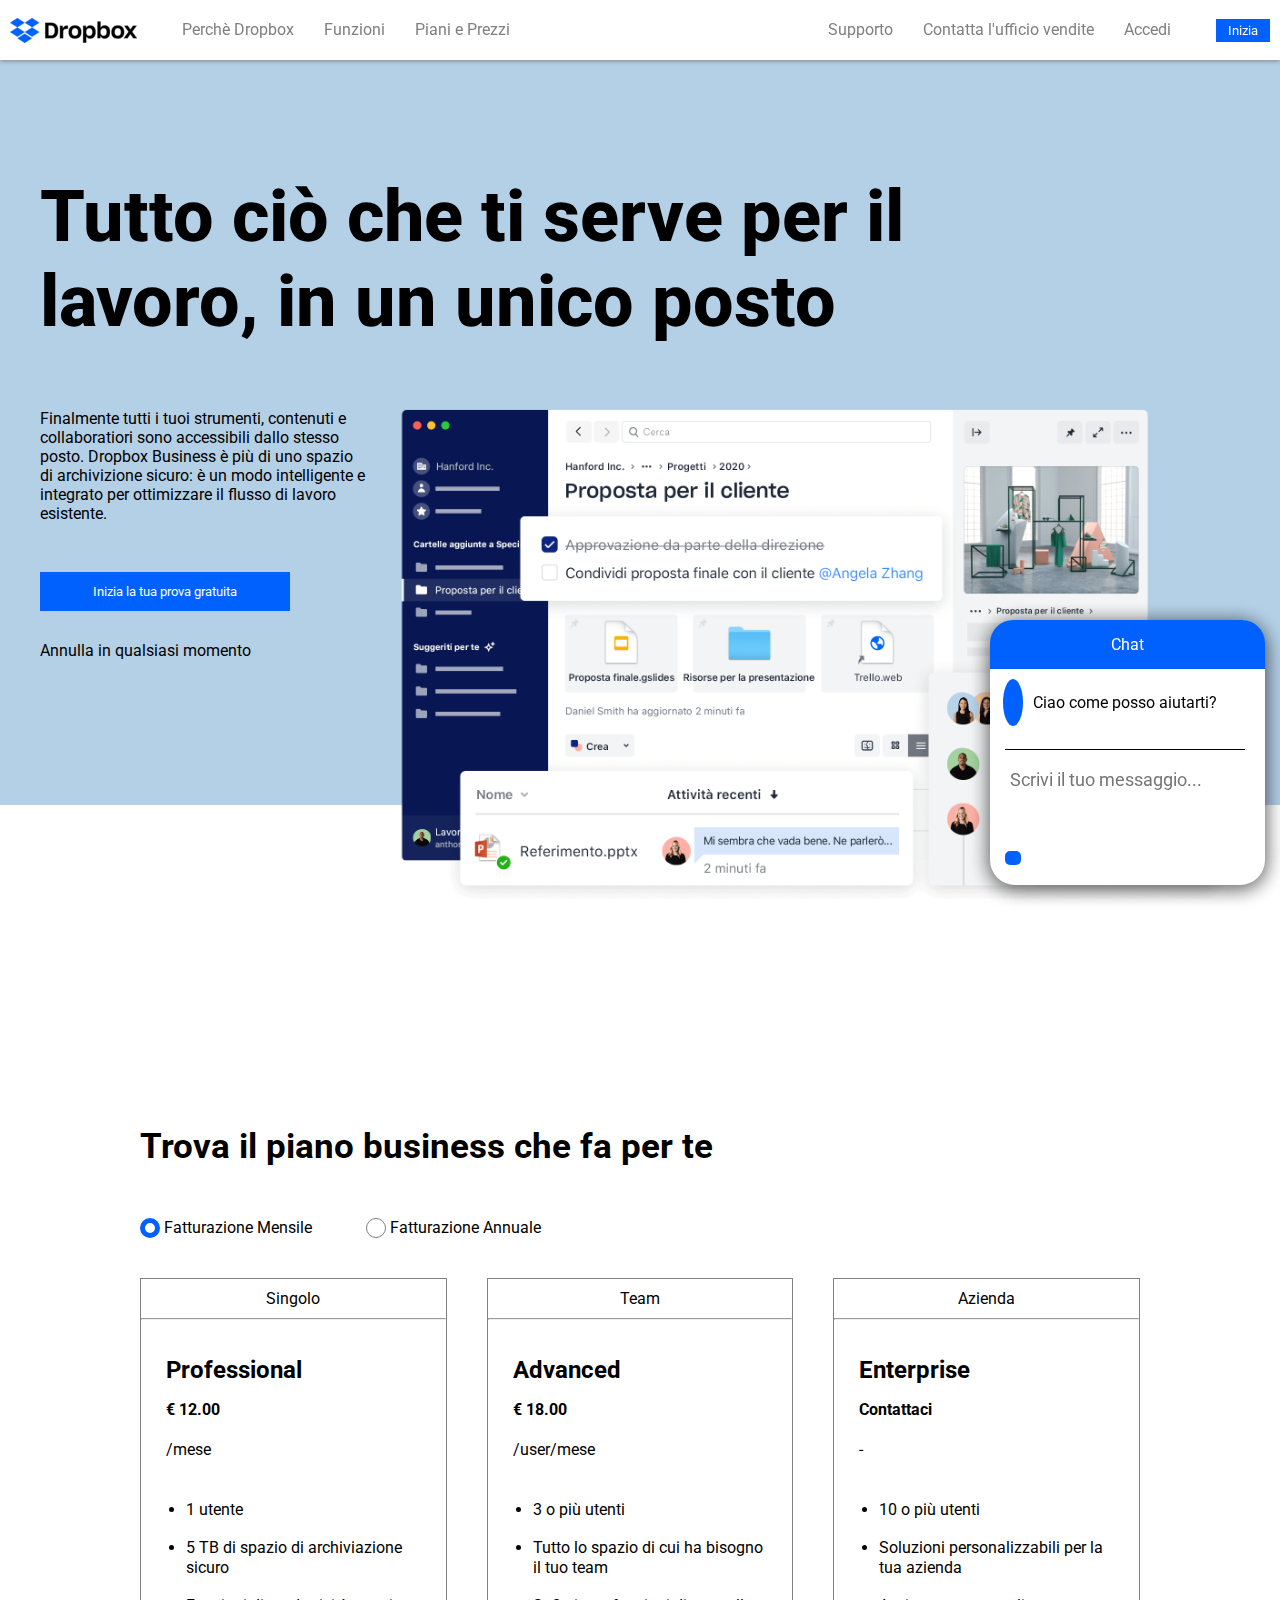
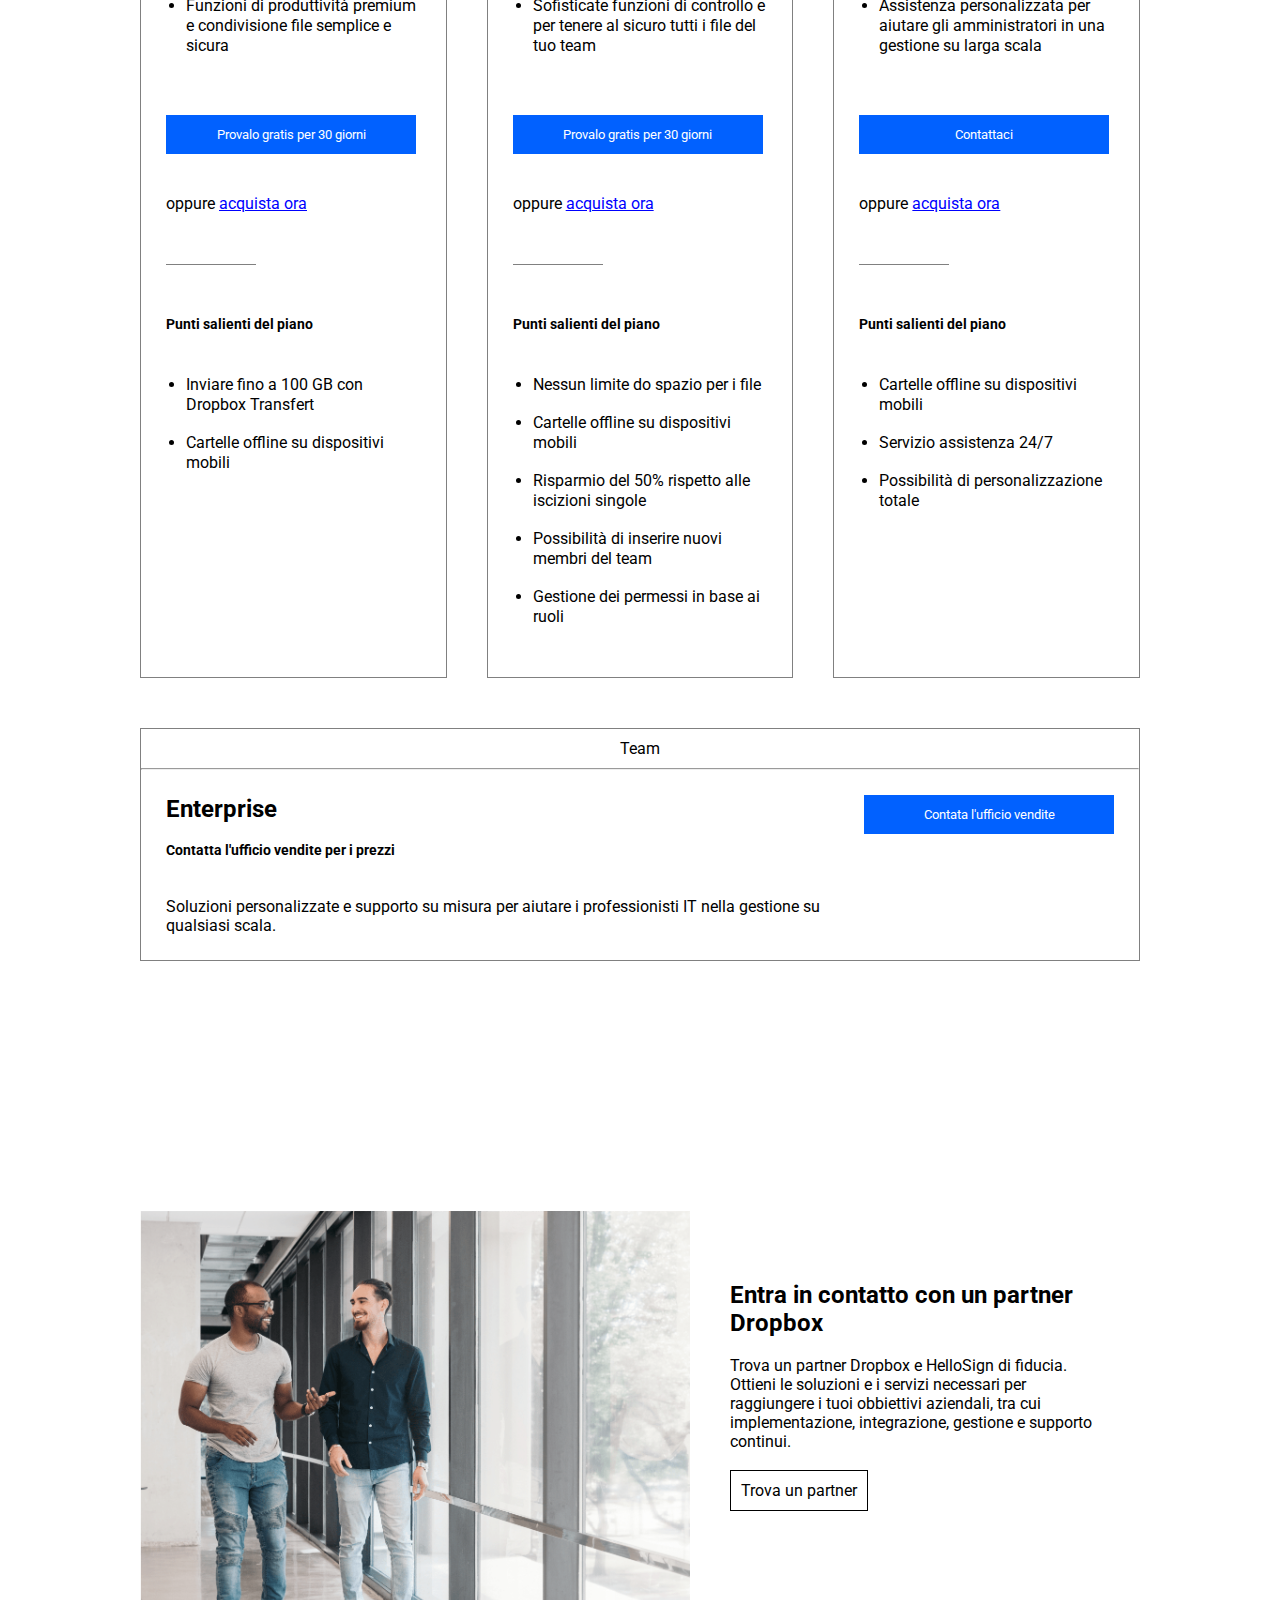
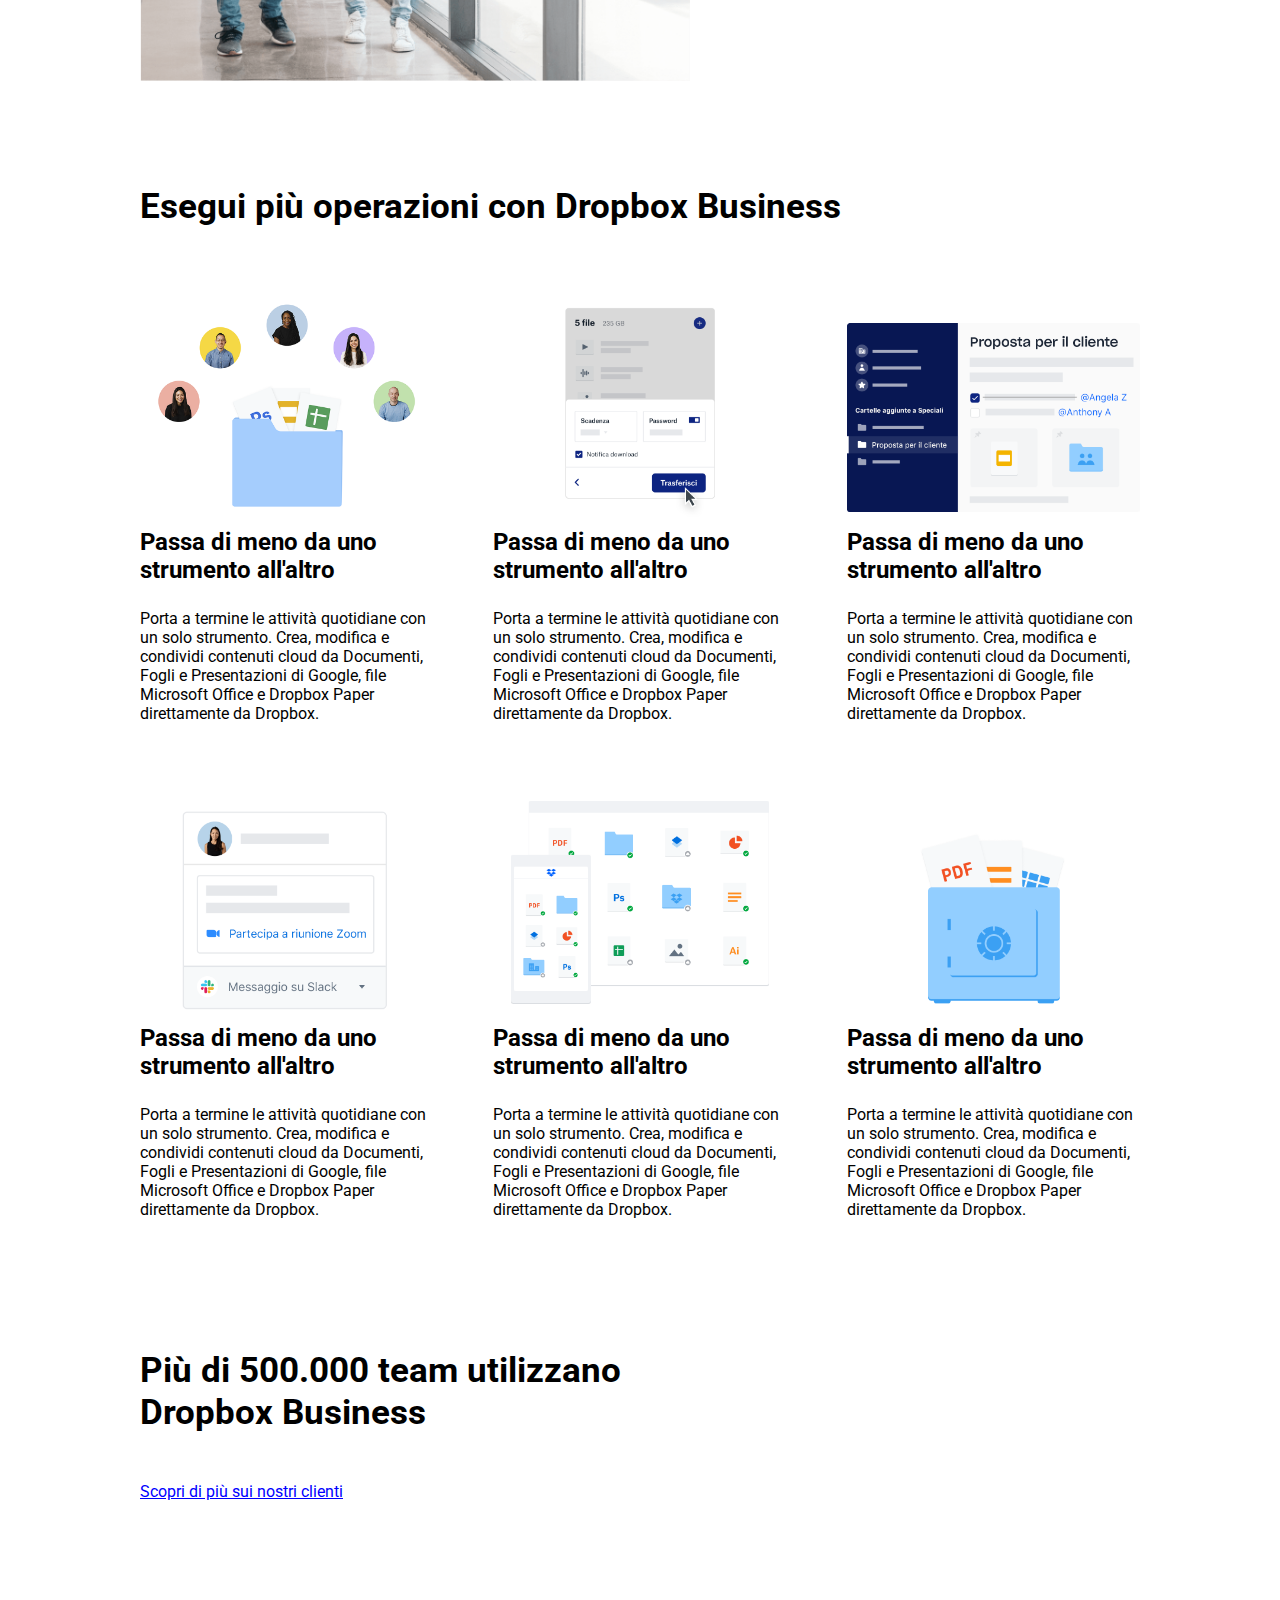
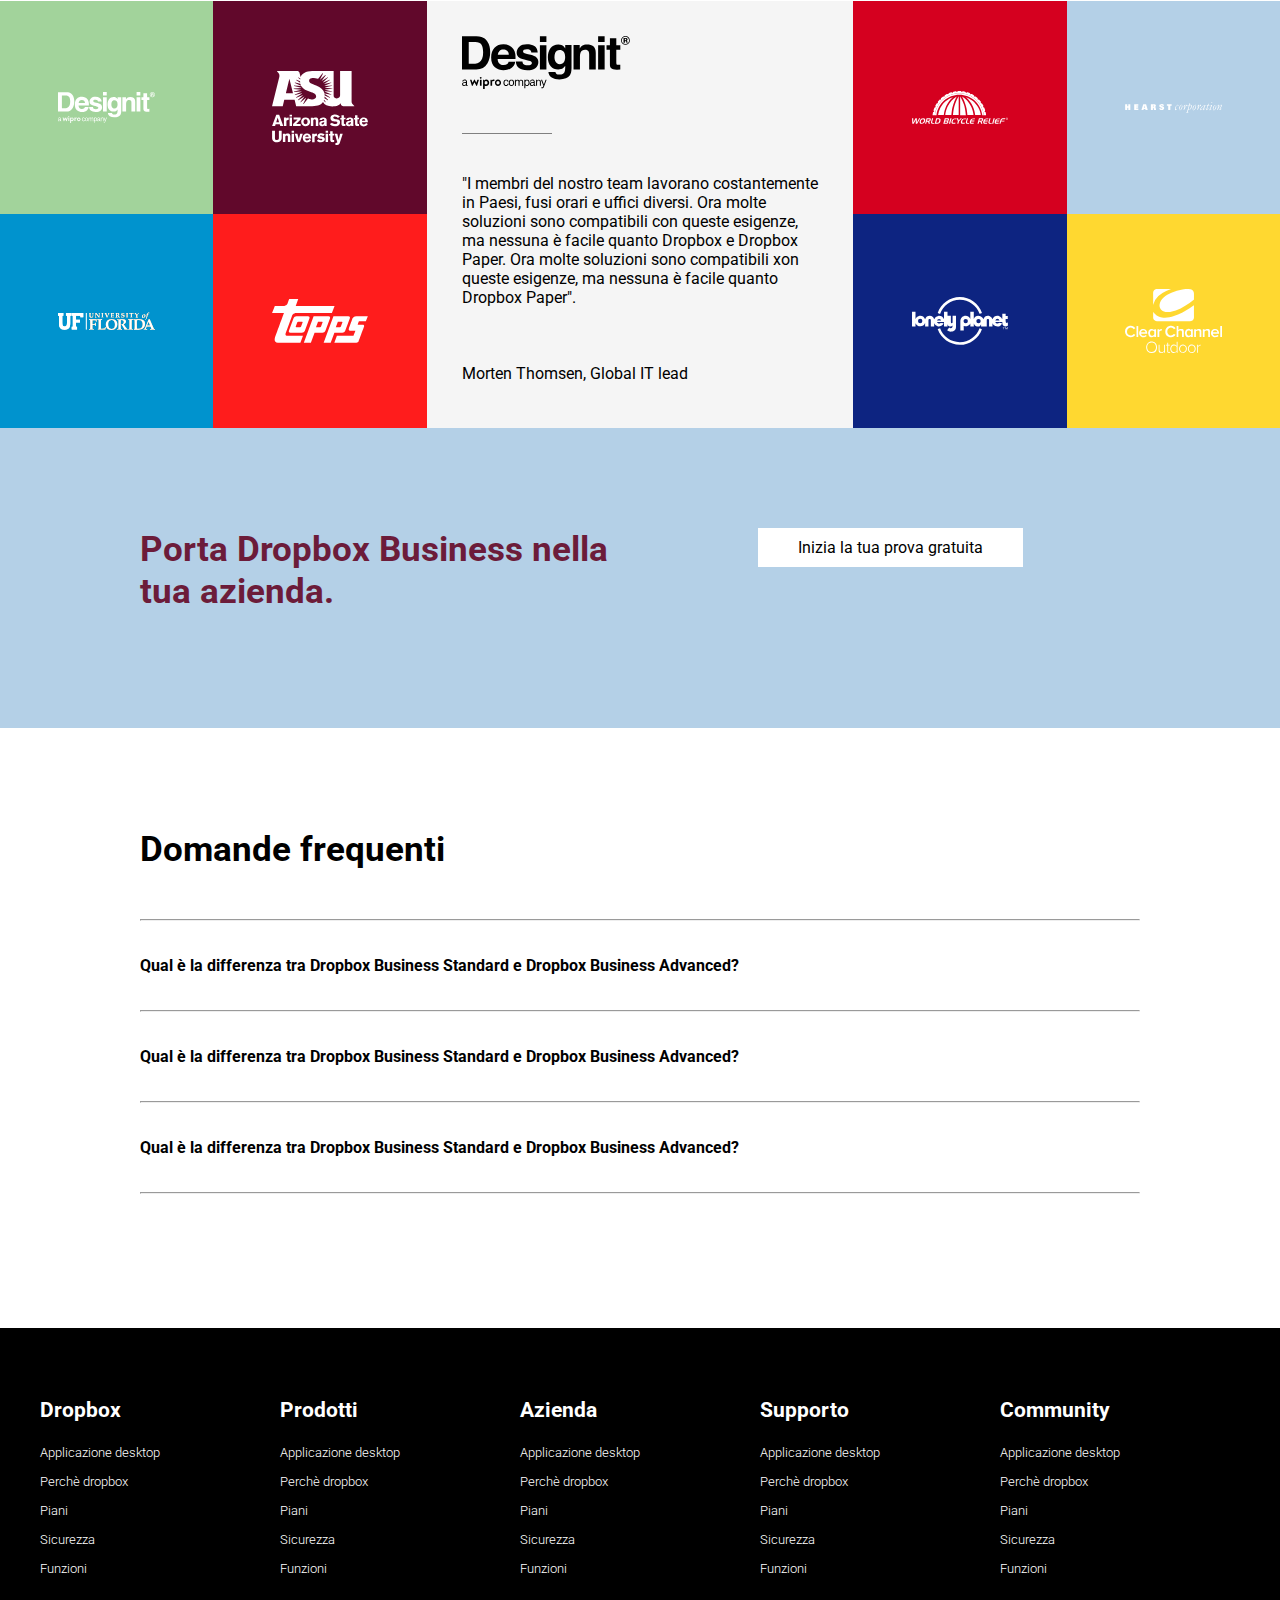
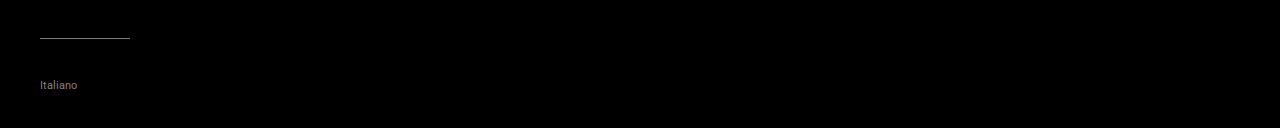
==== commit 41635231: "removed show-menu border" ====
--- a/index.html
+++ b/index.html
@@ -4,6 +4,7 @@
     <meta charset="UTF-8">
     <meta http-equiv="X-UA-Compatible" content="IE=edge">
     <meta name="viewport" content="width=device-width, initial-scale=1.0">
+    <link rel="import" href="plans.html">
     <link rel="preconnect" href="https://fonts.googleapis.com">
     <link rel="preconnect" href="https://fonts.gstatic.com" crossorigin>
     <link href="https://fonts.googleapis.com/css2?family=Fredoka:wght@300;400;500;600;700&family=Inter:wght@100;200;300;400;500;600;700;800;900&family=Kanit:ital,wght@0,300;0,400;0,500;0,600;0,800;1,300;1,400;1,500;1,600;1,800&family=Open+Sans:ital,wght@0,300;0,400;0,500;0,600;0,700;0,800;1,300;1,400;1,500;1,600;1,700;1,800&family=Roboto:ital,wght@0,100;0,300;0,400;0,500;0,700;0,900;1,100;1,300;1,400;1,500;1,700;1,900&display=swap" rel="stylesheet">
--- a/css/style.css
+++ b/css/style.css
@@ -61,11 +61,18 @@
     position: fixed;
     bottom: 15px;
     right: 15px;
+    height: 265px;
+    width: 275px;
+    box-shadow: 0 3px 20px 0 rgba(0, 0, 0, 0.4), 0 3px 20px 0 rgba(0, 0, 0, 0.4);
+    background-color: #fff;
+    border-radius: 25px;
+    z-index: 1;
+}
+
+.chat:hover{
     height: 500px;
     width: 300px;
-    box-shadow: 0 3px 20px 0 rgba(0, 0, 0, 0.4), 0 3px 20px 0 rgba(0, 0, 0, 0.4);
-    background-color: #fff;
-    border-radius: 10px;
+    transition: ease-in .1s;
 }
 
 .chat-header{
@@ -73,6 +80,7 @@
     color: white;
     background-color: var(--btn-blue);
     justify-content: space-between;
+    border-radius: 23px 23px 0px 0px;
 }
 
 .chat-hero{
@@ -134,7 +142,7 @@
     top: 0;
     left: 0;
     width: 100%;
-    z-index: 2;
+    z-index: 1;
 }
 
 .navbar{
@@ -142,7 +150,6 @@
     justify-content: space-between;
     align-items: center;
     position: relative;
-    z-index: 2;
 }
 
 .ul-left, .ul-right{
@@ -172,7 +179,7 @@
     padding: 0px 15px;
 }
 
-.ul-left > ul > li:hover, .ul-right > ul > li:hover{
+.ul-right > ul > li:hover{
     border-bottom: 1px solid black;
     color: black;
     transition: ease-in-out .2s;
@@ -276,6 +283,7 @@
 .plans-col{
     border: 1px solid gray;
     width: calc(100% / 3);
+    background-color: #fff;
 }
 
 .plans-col-header{
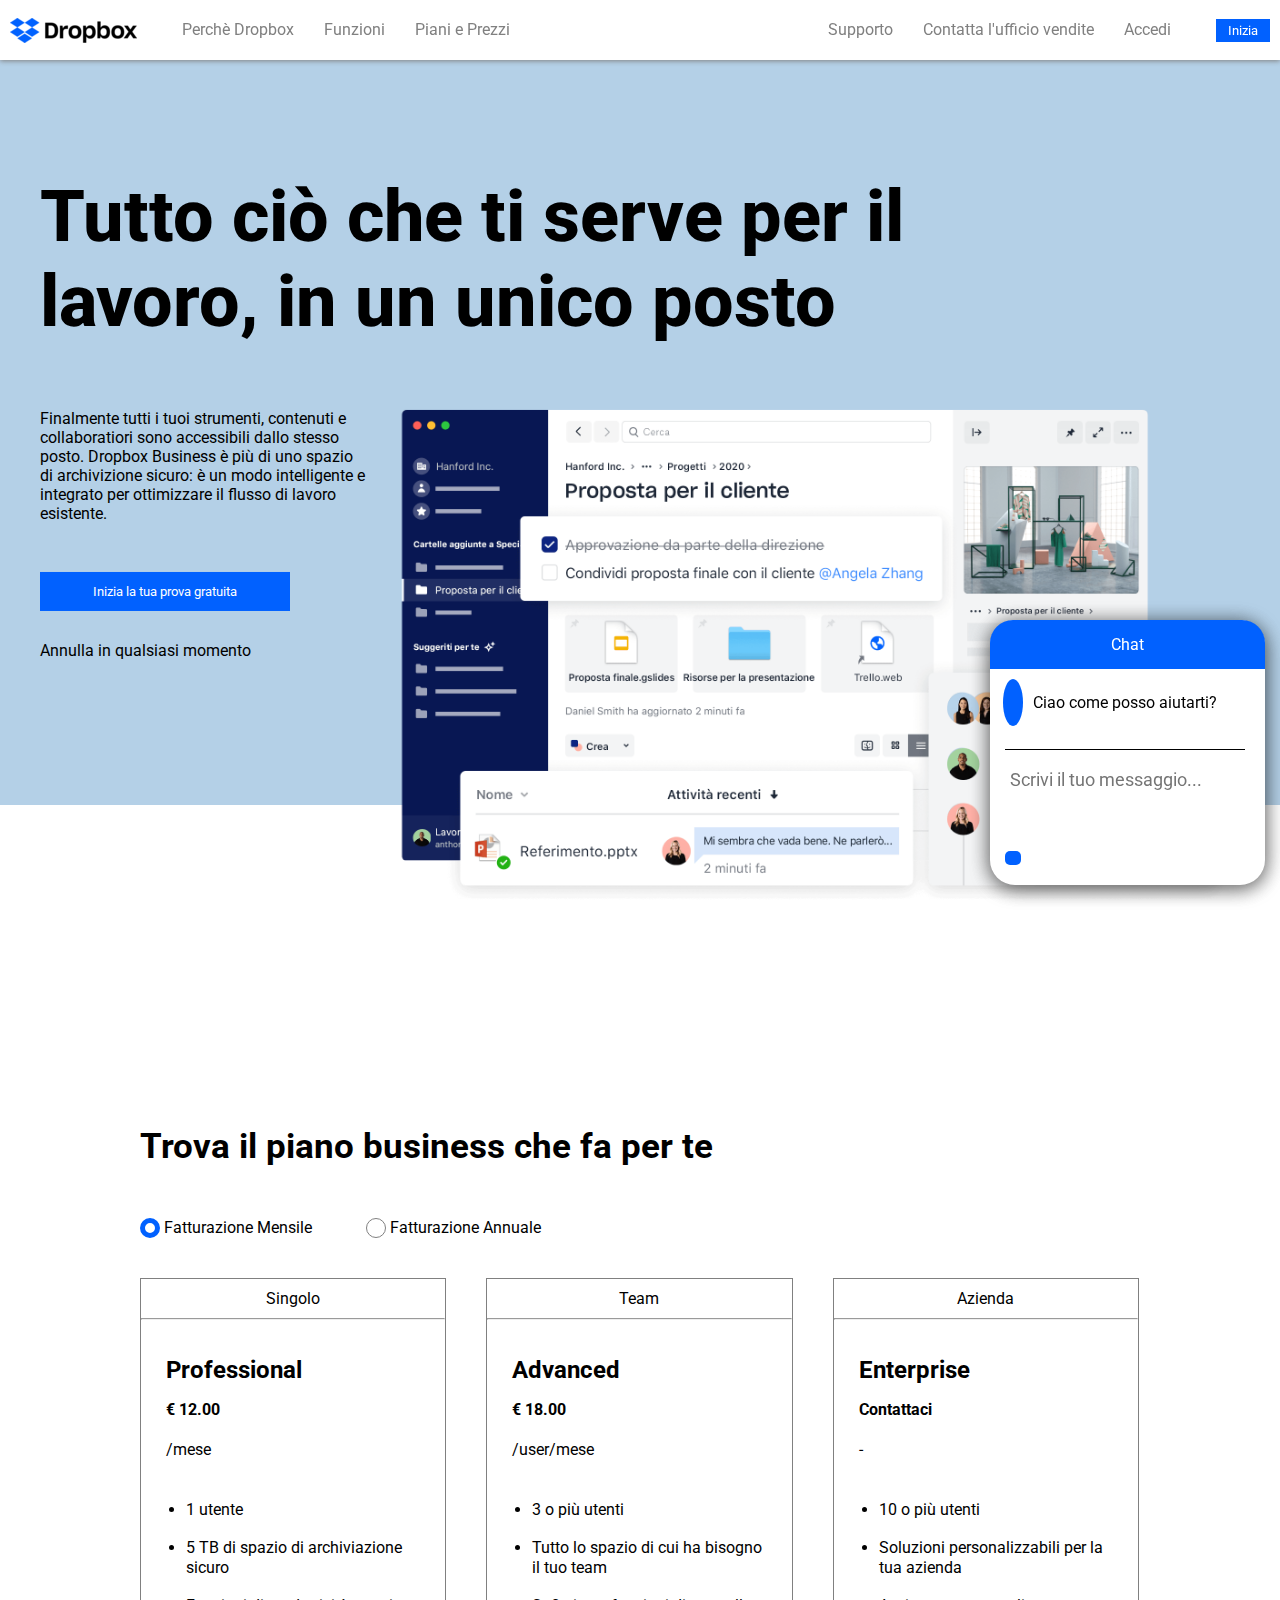
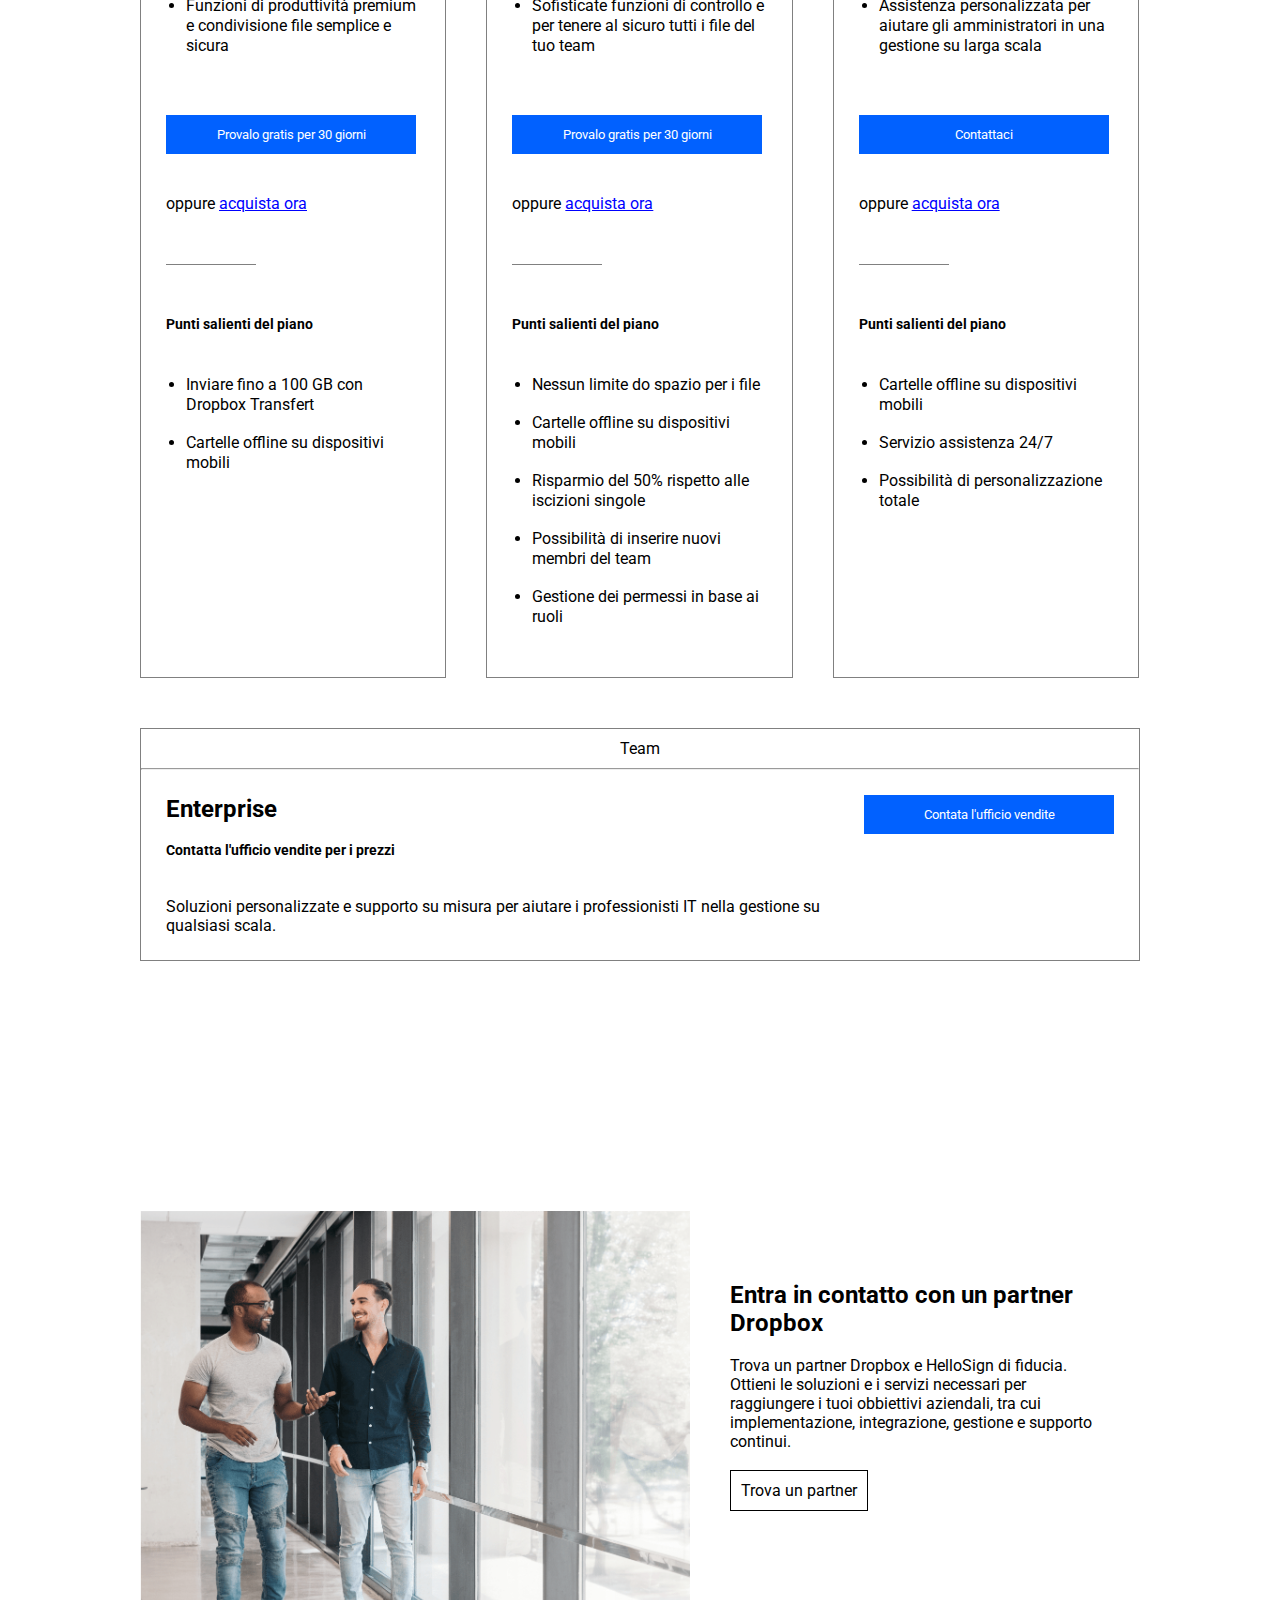
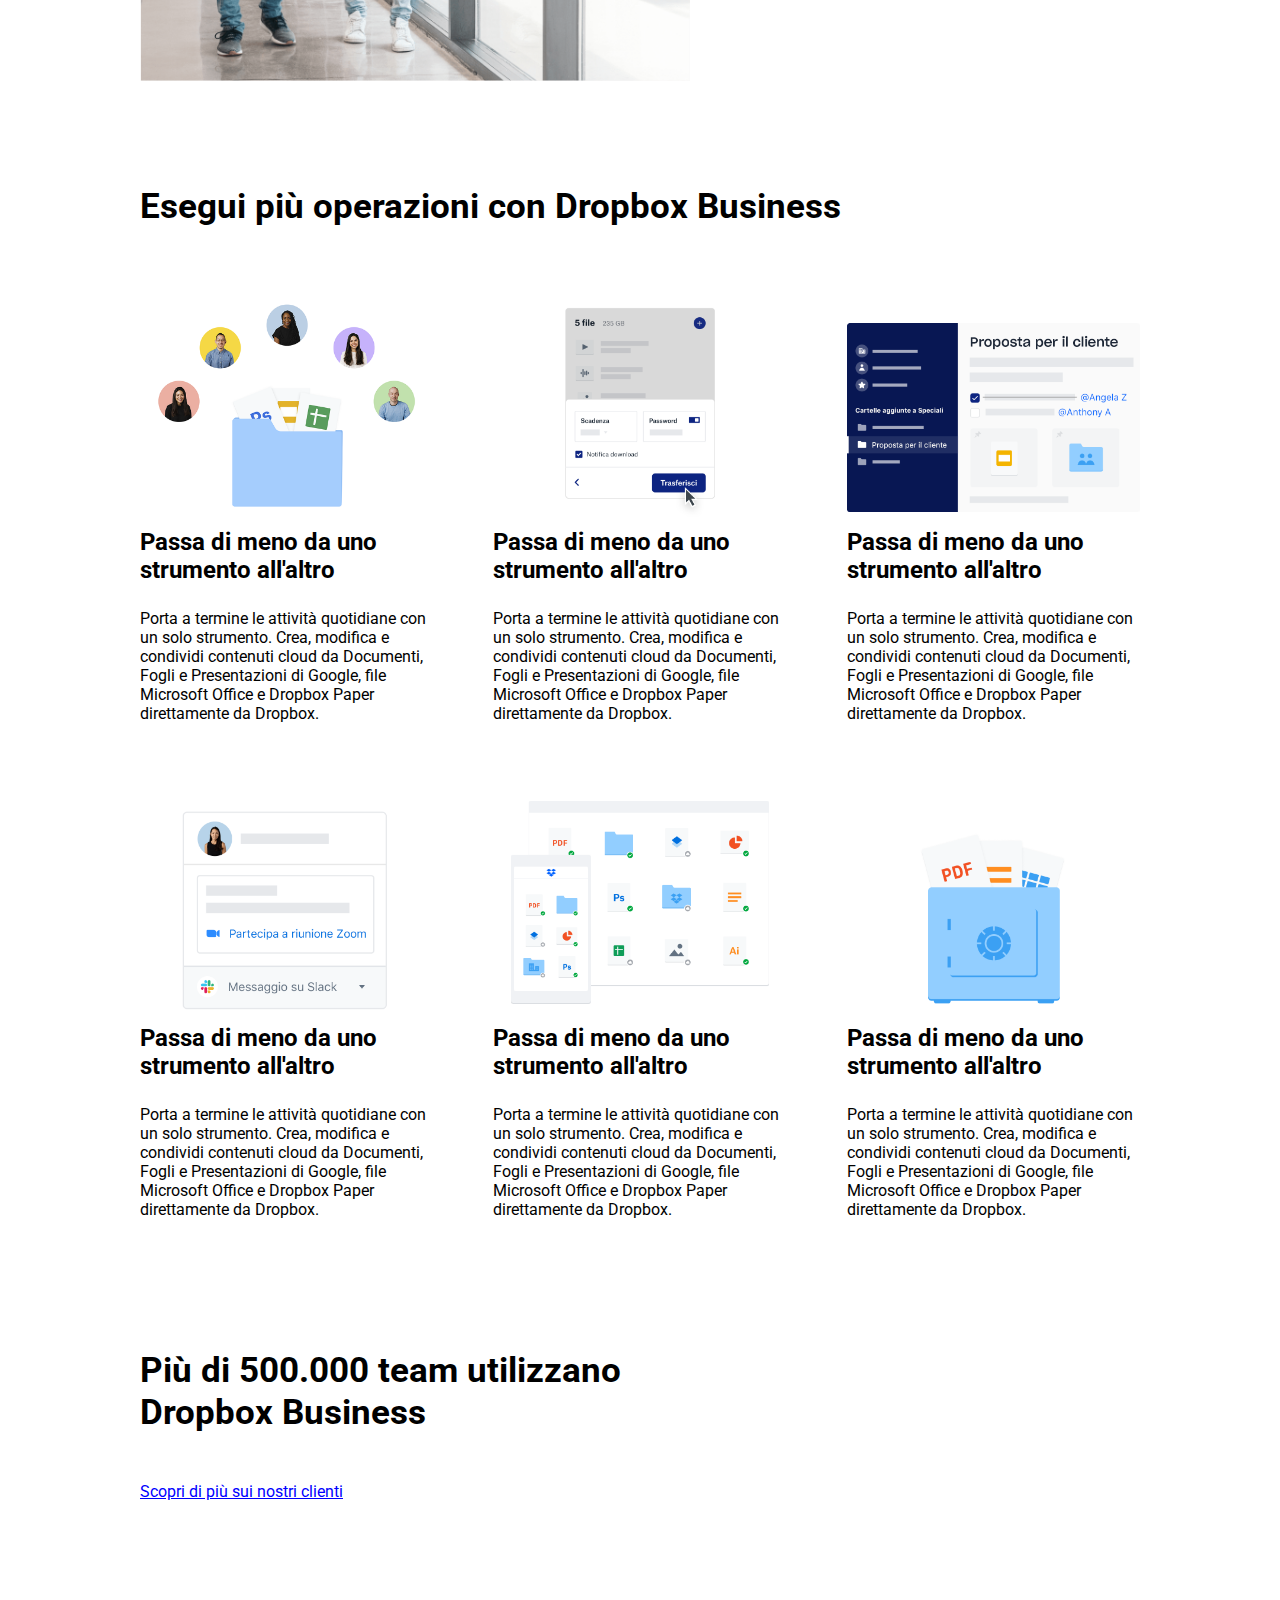
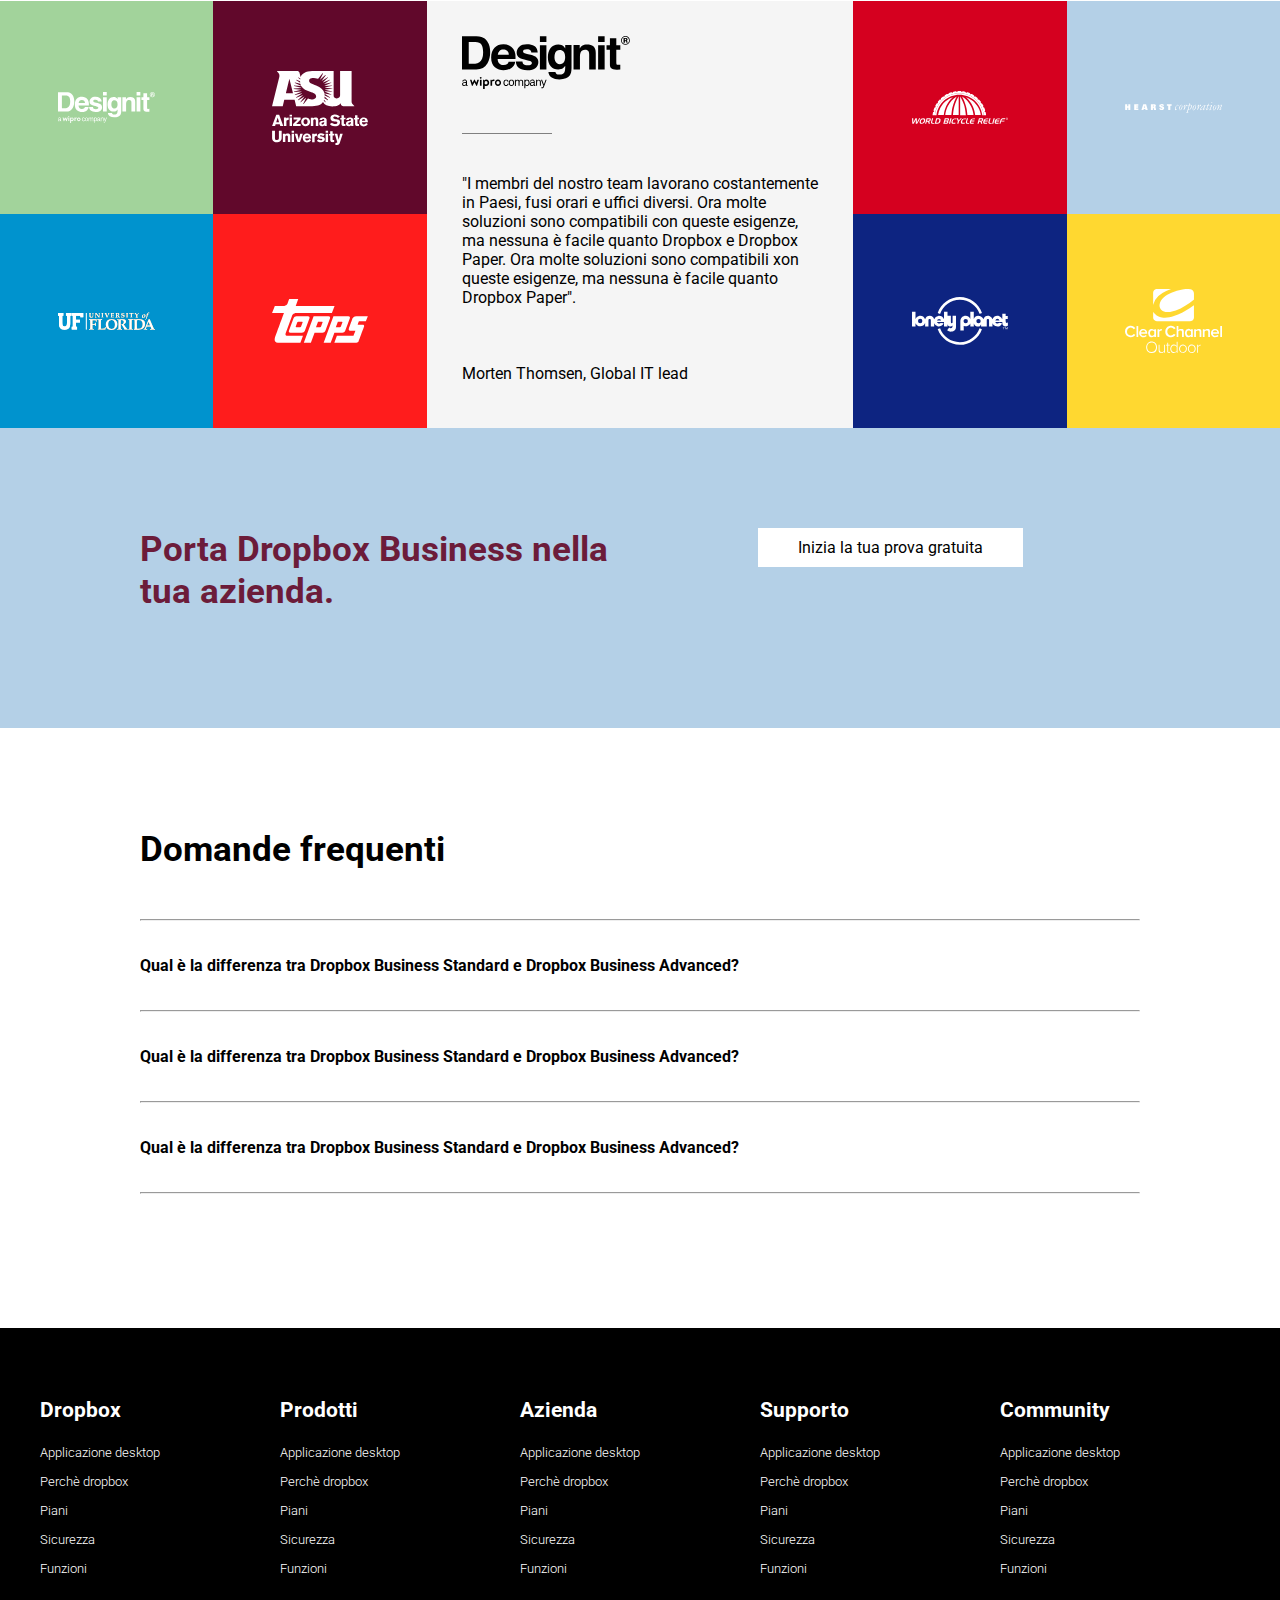
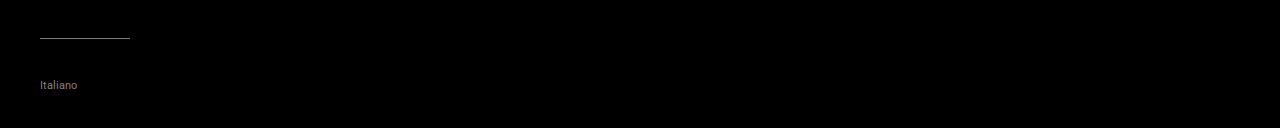
==== commit 7ff687c4: "added full table" ====
--- a/index.html
+++ b/index.html
@@ -4,7 +4,6 @@
     <meta charset="UTF-8">
     <meta http-equiv="X-UA-Compatible" content="IE=edge">
     <meta name="viewport" content="width=device-width, initial-scale=1.0">
-    <link rel="import" href="plans.html">
     <link rel="preconnect" href="https://fonts.googleapis.com">
     <link rel="preconnect" href="https://fonts.gstatic.com" crossorigin>
     <link href="https://fonts.googleapis.com/css2?family=Fredoka:wght@300;400;500;600;700&family=Inter:wght@100;200;300;400;500;600;700;800;900&family=Kanit:ital,wght@0,300;0,400;0,500;0,600;0,800;1,300;1,400;1,500;1,600;1,800&family=Open+Sans:ital,wght@0,300;0,400;0,500;0,600;0,700;0,800;1,300;1,400;1,500;1,600;1,700;1,800&family=Roboto:ital,wght@0,100;0,300;0,400;0,500;0,700;0,900;1,100;1,300;1,400;1,500;1,700;1,900&display=swap" rel="stylesheet">
--- a/css/style.css
+++ b/css/style.css
@@ -278,11 +278,12 @@
 
 .plans-main{
     column-gap: 40px;
+    flex-wrap: wrap;
 }
 
 .plans-col{
     border: 1px solid gray;
-    width: calc(100% / 3);
+    width: calc(100% / 3 - 27px);
     background-color: #fff;
 }
 
@@ -688,4 +689,17 @@
 
 .no-border{
     border: none;
+}
+
+.p-relative{
+    position: relative;
+}
+
+.best-price{
+    position: absolute;
+    top: 0;
+    left: 0;
+    right: 0;
+    text-align: center;
+    padding: 5px 15px;
 }